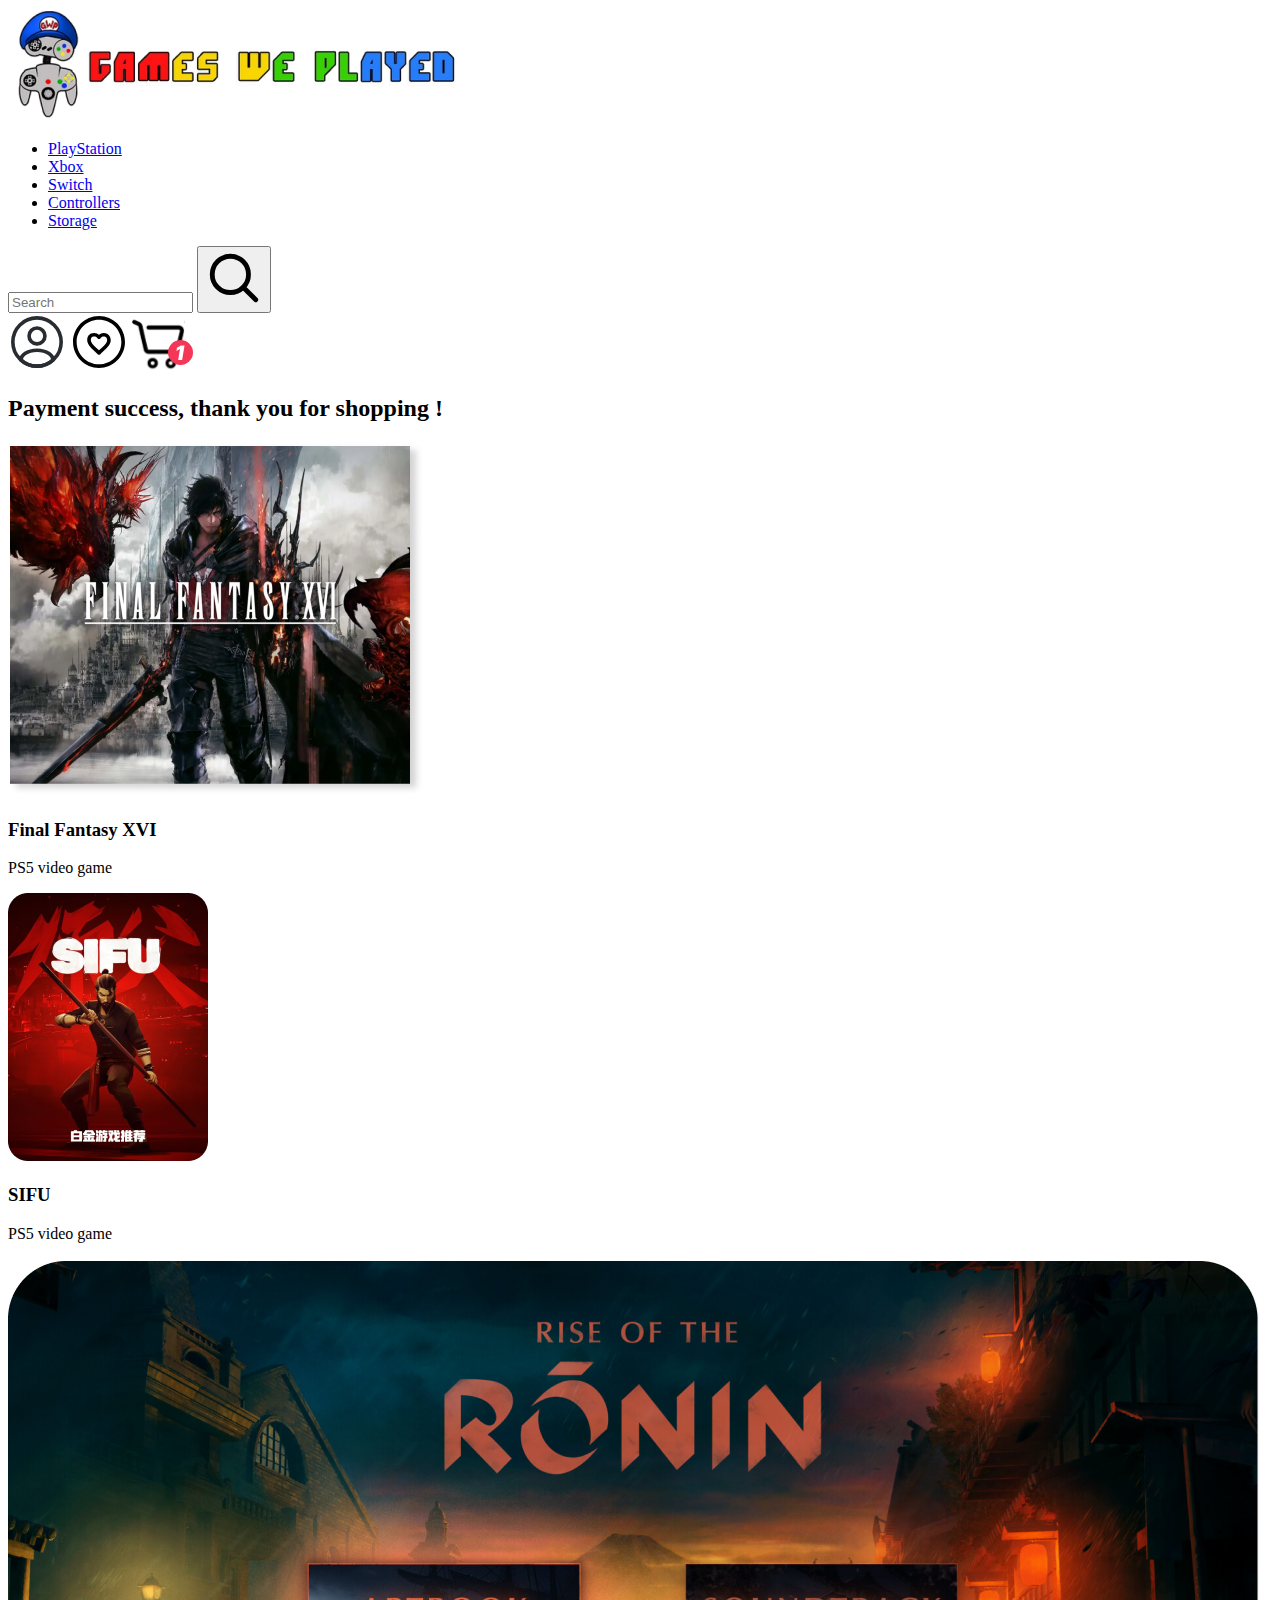
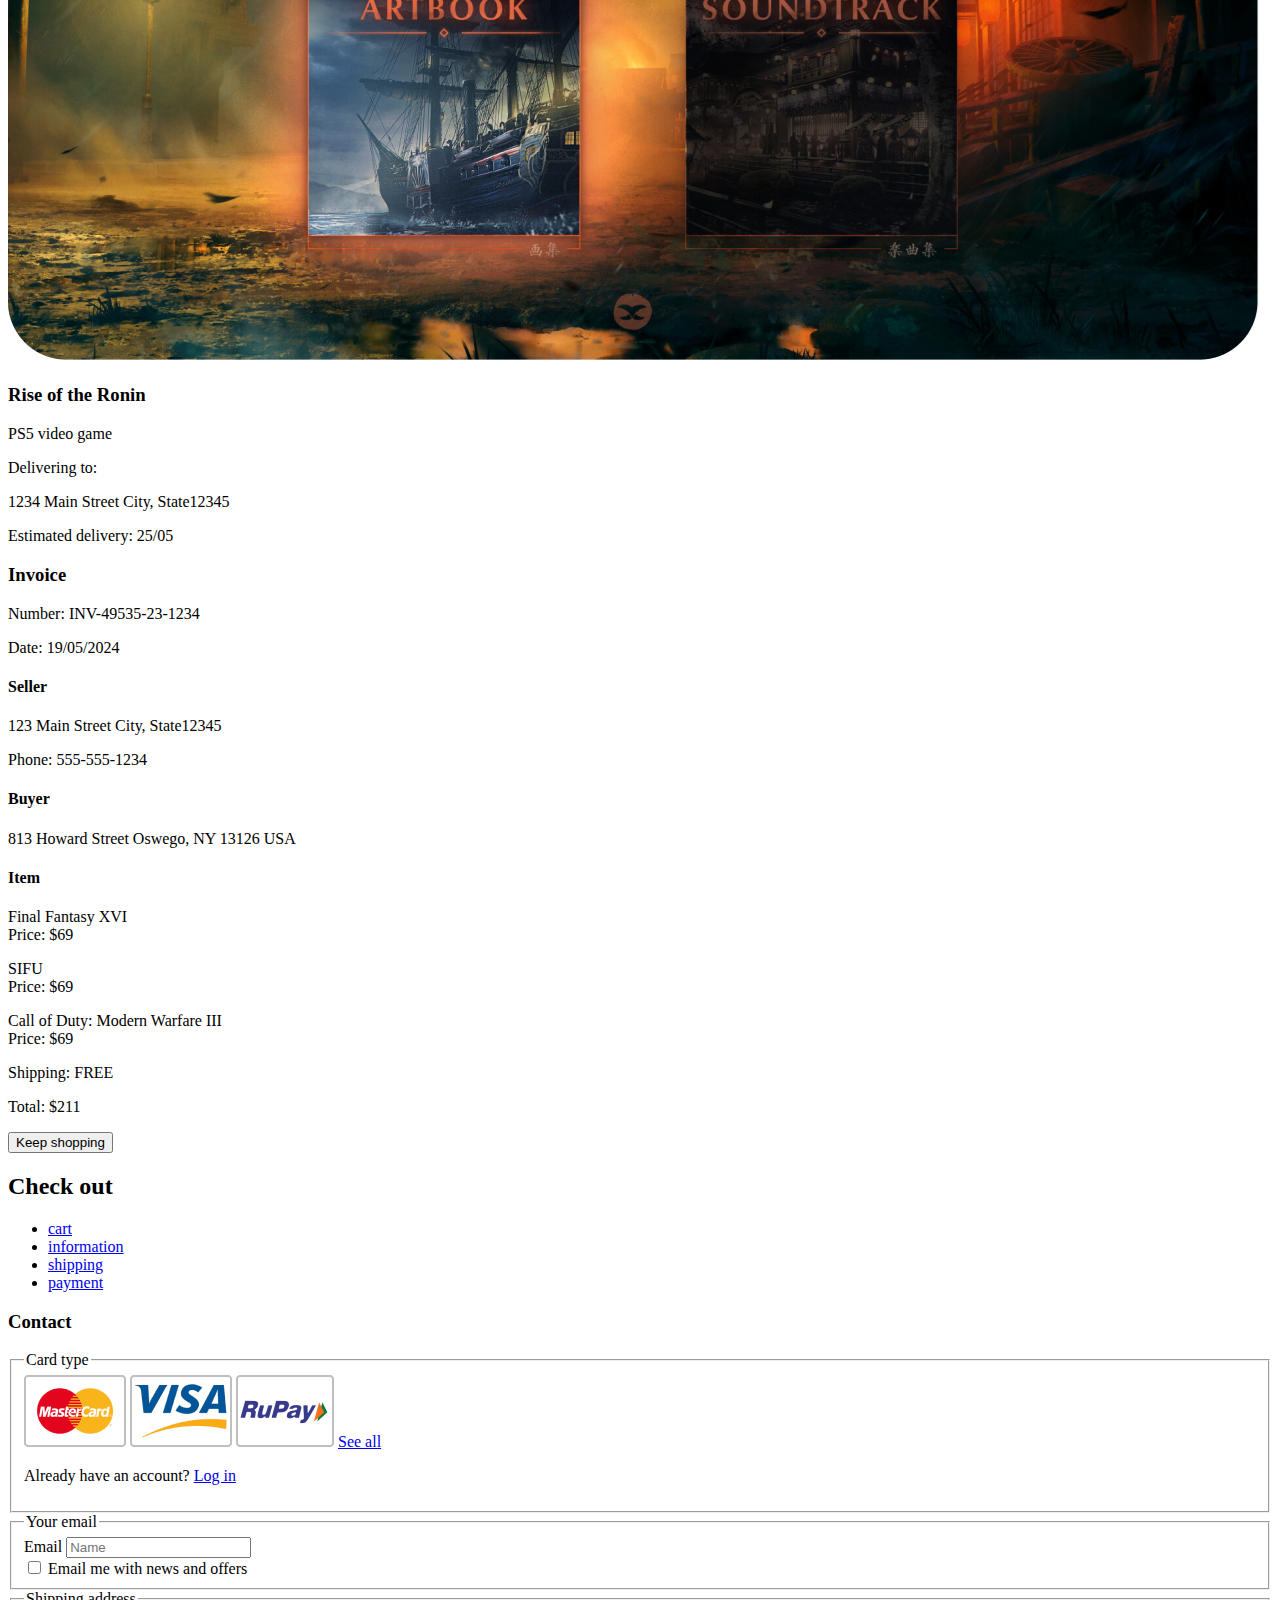
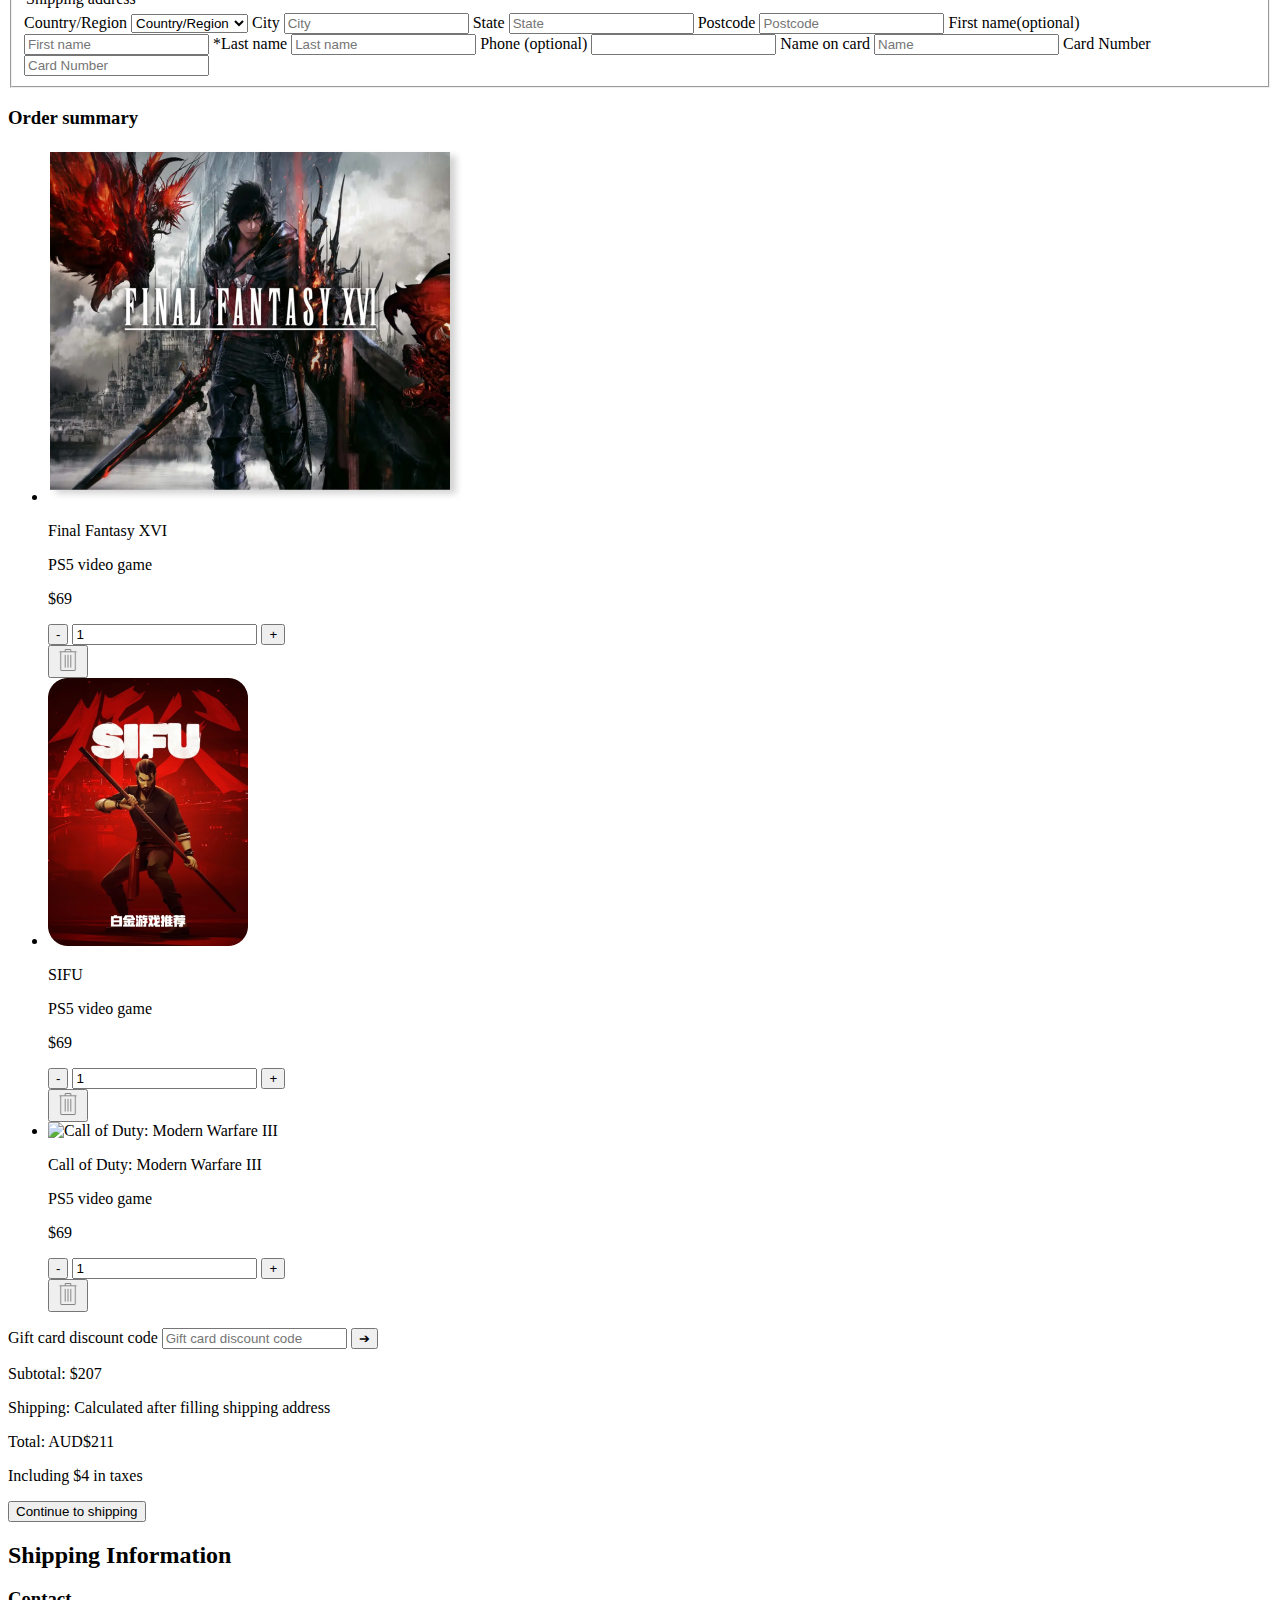
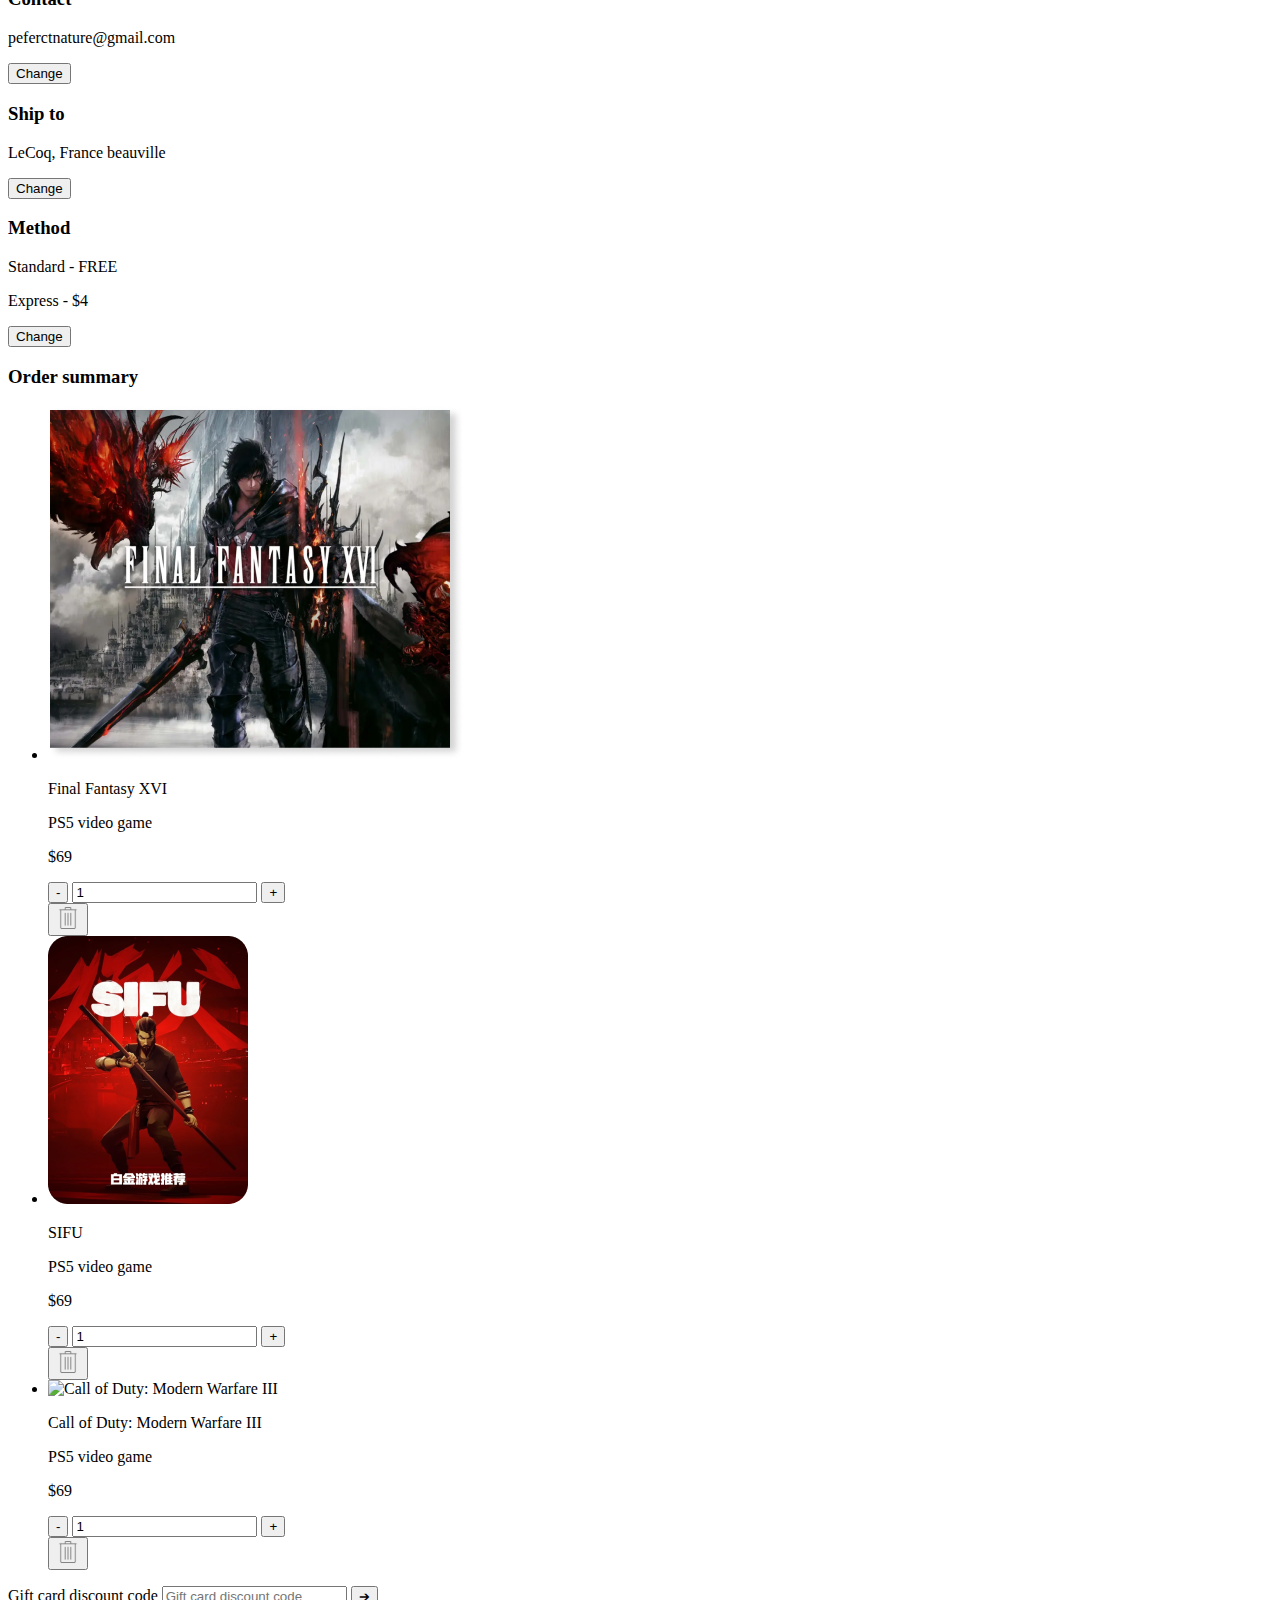
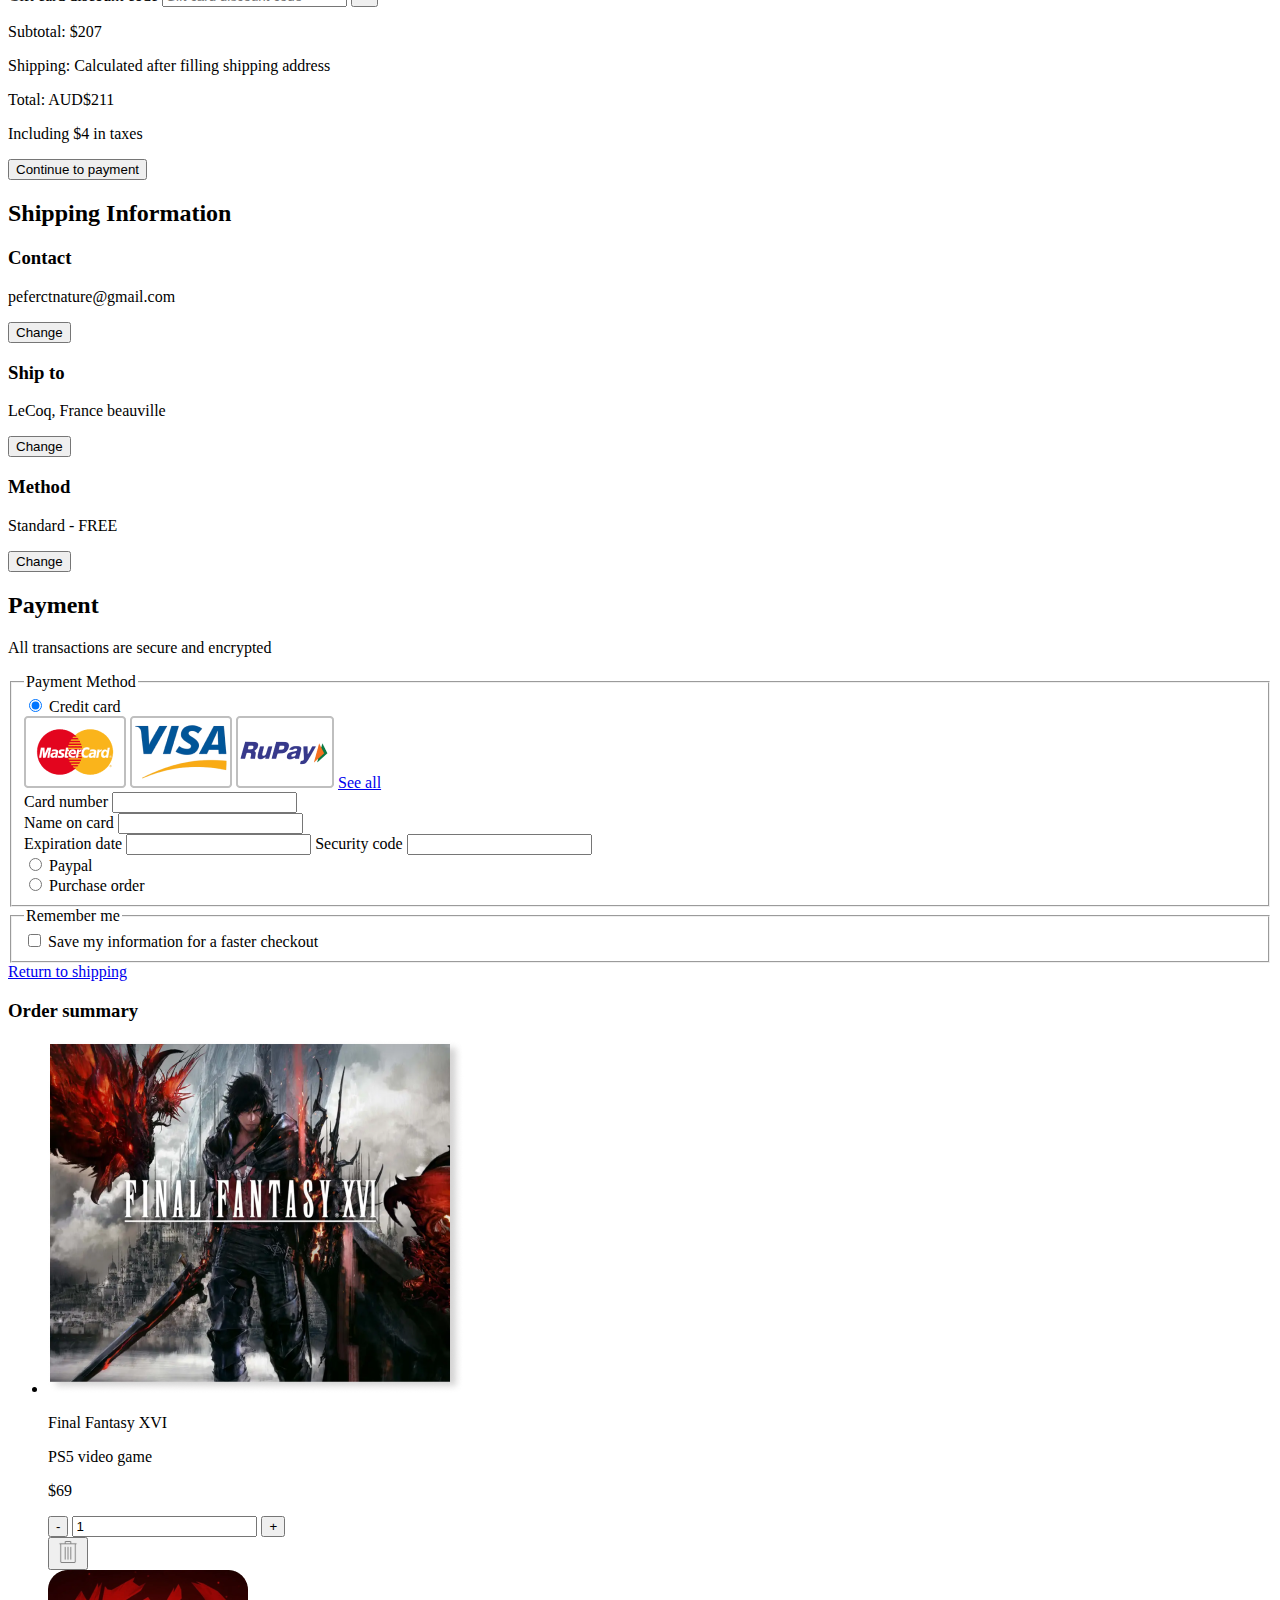
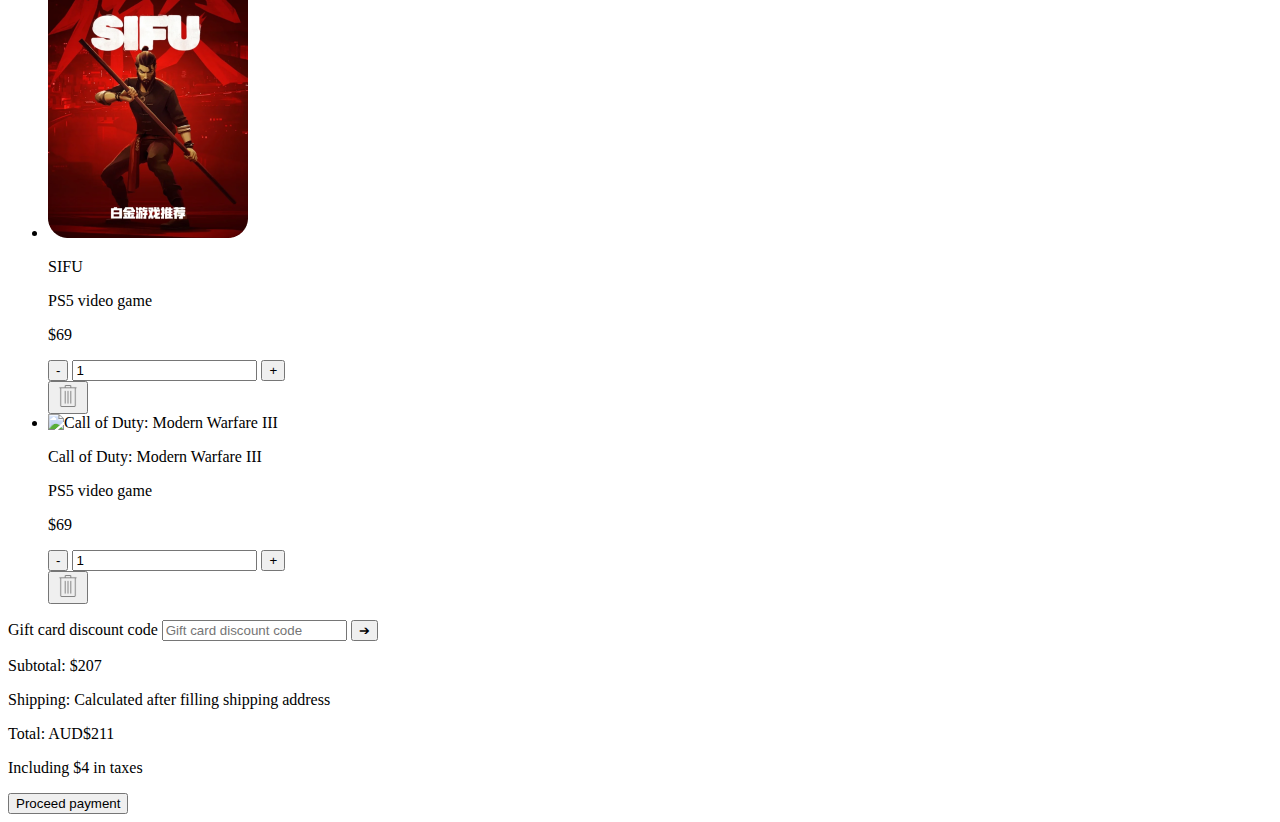
==== HTML/payment/checkout.html @ 8acfbea5 "update cart page(payment page),and improve the 2 product page part" ====
<!DOCTYPE html>
<html lang="en">

<head>
    <meta charset="UTF-8">
    <meta name="viewport" content="width=device-width, initial-scale=1.0">
    <title>Document</title>
</head>

<body>
    <header>
        <nav>
            <div>
                <img src="/assets/images/logo.png" alt="Games We Played Logo">
            </div>
            <ul>
                <li><a href="/index.html">PlayStation</a></li>
                <li><a href="#xbox">Xbox</a></li>
                <li><a href="#switch">Switch</a></li>
                <li><a href="#controllers">Controllers</a></li>
                <li><a href="#storage">Storage</a></li>
            </ul>
            <div>
                <input type="search" placeholder="Search">
                <button>
                    <img src="/assets/icons/search-svgrepo-com.svg" alt="">
                </button>
            </div>
            <div>
                <a href="#profile"><img src="/assets/icons/profile.svg" alt="Profile"></a>
                <a href="#favorites"><img src="/assets/icons/favorite.svg" alt="Favorites"></a>
                <a href="#cart"><img src="/assets/icons/cart-marked.svg" alt="Cart"></a>
            </div>
        </nav>
    </header>
    <!---------------------------------------------------------------------------------------------- main ---------------------------------------------------------------------------------->
    <main>
        <!-----------------------------------------------------------------------------------------Payment success popup page-------------------------------------------------------------------->
        <section aria-labelledby="success-popup-page">
            <section aria-labelledby="payment-success">
                <h2 id="payment-success">Payment success, thank you for shopping !</h2>
                <div class="order-summary">
                    <div class="order-items">
                        <article>
                            <img src="/assets/images/Final Fantasy XVI.png" alt="Final Fantasy XVI">
                            <div>
                                <h3>Final Fantasy XVI</h3>
                                <p>PS5 video game</p>
                            </div>
                        </article>
                        <article>
                            <img src="/assets/images/payment-card-image.png" alt="SIFU">
                            <div>
                                <h3>SIFU</h3>
                                <p>PS5 video game</p>
                            </div>
                        </article>
                        <article>
                            <img src="/assets/images/rise-of-the ronin.png" alt="Rise of the Ronin">
                            <div>
                                <h3>Rise of the Ronin</h3>
                                <p>PS5 video game</p>
                            </div>
                        </article>
                        <div class="delivery-info">
                            <p>Delivering to:</p>
                            <p id="delivery-address">1234 Main Street City, State12345</p>
                            <p>Estimated delivery: 25/05</p>
                        </div>
                    </div>

                    <div class="invoice-details">
                        <h3>Invoice</h3>
                        <p>Number: INV-49535-23-1234</p>
                        <p>Date: 19/05/2024</p>

                        <h4>Seller</h4>
                        <p>123 Main Street City, State12345</p>
                        <p>Phone: 555-555-1234</p>

                        <h4>Buyer</h4>
                        <p>813 Howard Street Oswego, NY 13126 USA</p>

                        <h4>Item</h4>
                        <p>Final Fantasy XVI<br>Price: $69</p>
                        <p>SIFU<br>Price: $69</p>
                        <p>Call of Duty: Modern Warfare III<br>Price: $69</p>

                        <p>Shipping: FREE</p>
                        <p>Total: $211</p>
                    </div>
                </div>

                <div class="actions">
                    <button type="button" onclick="location.href='continue-shopping.html'">Keep shopping</button>
                </div>
            </section>
        </section>
        <h2>Check out</h2>
        <nav aria-label="breadcrumb">
            <ul>
                <li><a href="#cart">cart</a></li>
                <li><a href="#information">information</a></li>
                <li><a href="#shipping">shipping</a></li>
                <li><a href="#payment">payment</a></li>
            </ul>
        </nav>

        <div class="checkout-container">
            <div class="infos">
                <section aria-labelledby="contact-section">
                    <h3 id="contact-section">Contact</h3>
                    <form>
                        <fieldset>
                            <legend>Card type</legend>
                            <div class="card-types">
                                <img src="/assets/images/mastercard.png" alt="MasterCard">
                                <img src="/assets/images/visa.png" alt="Visa">
                                <img src="/assets/images/RuPay.png" alt="RuPay">
                                <a href="#see-all">See all</a>
                            </div>
                            <p>Already have an account? <a href="#login">Log in</a></p>
                        </fieldset>
                        <fieldset>
                            <legend>Your email</legend>
                            <label for="email">Email</label>
                            <input type="email" id="email" name="email" placeholder="Name" required>
                            <div>
                                <input type="checkbox" id="subscribe" name="subscribe">
                                <label for="subscribe">Email me with news and offers</label>
                            </div>
                        </fieldset>
                        <fieldset>
                            <legend>Shipping address</legend>
                            <label for="country">Country/Region</label>
                            <select id="country" name="country" required>
                                <option value="">Country/Region</option>
                                <option value="Australia">Australia</option>
                                <option value="China">China</option>
                                <option value="France">France</option>
                                <option value="Greek">Greek</option>
                                <option value="India">India</option>
                                <option value="Italy">Italy</option>
                                <option value="Japan">Japan</option>
                                <option value="United Kingdom">United Kingdom</option>
                                <option value="United States">United States</option>
                                <option value="South Korea">South Korea</option>
                                <option value="Vietnam">Vietnam</option>
                            </select>
                            <label for="city">City</label>
                            <input type="text" id="city" name="city" placeholder="City" required>
                            <label for="state">State</label>
                            <input type="text" id="state" name="state" placeholder="State" required>
                            <label for="postcode">Postcode</label>
                            <input type="text" id="postcode" name="postcode" placeholder="Postcode" required
                                pattern="\d{4,4}" title="Please enter only 4 digits" required>
                            <label for="first-name">First name(optional)</label>
                            <input type="text" id="firstname" name="first-name" placeholder="First name">
                            <label for="Last-name">*Last name</label>
                            <input type="text" id="lastname" name="Last-name" placeholder="Last name" required>
                            <label class="form_adjust" for="phone">Phone (optional)</label>
                            <input type="tel" id="phone" name="phone" pattern="[0-9 +-]+"
                                title="Please enter only digits, hyphen and plus sign for your region">
                            <label for="name-on-card">Name on card</label>
                            <input type="text" id="name-on-card" name="name-on-card" placeholder="Name" required>
                            <label for="card-number">Card Number</label>
                            <input type="text" id="card-number" name="card-number" placeholder="Card Number" required>
                        </fieldset>
                    </form>
                </section>

                <aside aria-labelledby="order-summary">
                    <h3 id="order-summary">Order summary</h3>
                    <ul>
                        <li>
                            <img src="/assets/images/Final Fantasy XVI.png" alt="Final Fantasy XVI">
                            <div>
                                <p>Final Fantasy XVI</p>
                                <p>PS5 video game</p>
                                <p>$69</p>
                                <div class="quantity">
                                    <button aria-label="Decrease quantity">-</button>
                                    <input type="number" value="1">
                                    <button aria-label="Increase quantity">+</button>
                                </div>
                                <button aria-label="Remove item">
                                    <img src="/assets/icons/bin.svg" alt="">
                                </button>
                            </div>
                        </li>
                        <li>
                            <img src="/assets/images/payment-card-image.png" alt="SIFU">
                            <div>
                                <p>SIFU</p>
                                <p>PS5 video game</p>
                                <p>$69</p>
                                <div class="quantity">
                                    <button aria-label="Decrease quantity">-</button>
                                    <input type="number" value="1">
                                    <button aria-label="Increase quantity">+</button>
                                </div>
                                <button aria-label="Remove item">
                                    <img src="/assets/icons/bin.svg" alt="">
                                </button>
                            </div>
                        </li>
                        <li>
                            <img src="/assets/images/call of duty.png" alt="Call of Duty: Modern Warfare III">
                            <div>
                                <p>Call of Duty: Modern Warfare III</p>
                                <p>PS5 video game</p>
                                <p>$69</p>
                                <div class="quantity">
                                    <button aria-label="Decrease quantity">-</button>
                                    <input type="number" value="1">
                                    <button aria-label="Increase quantity">+</button>
                                </div>
                                <button aria-label="Remove item">
                                    <img src="/assets/icons/bin.svg" alt="">
                                </button>
                            </div>
                        </li>
                    </ul>
                    <form>
                        <label for="discount-code">Gift card discount code</label>
                        <input type="text" id="discount-code" name="discount-code"
                            placeholder="Gift card discount code">
                        <button type="submit">➔</button>
                    </form>
                    <div class="order-totals">
                        <p>Subtotal: $207</p>
                        <p>Shipping: Calculated after filling shipping address</p>
                        <p>Total: AUD$211</p>
                        <p>Including $4 in taxes</p>
                        <button type="submit">Continue to shipping</button>
                    </div>
                </aside>
            </div>
            <div class="method">
                <section aria-labelledby="shipping-info">
                    <h2 id="shipping-info">Shipping Information</h2>
                    <div>
                        <div>
                            <h3>Contact</h3>
                            <p id="user_email">peferctnature@gmail.com</p>
                        </div>
                        <button type="button">Change</button>
                    </div>

                    <div>
                        <div>
                            <h3>Ship to</h3>
                            <p id="user_address">LeCoq, France beauville</p>
                        </div>
                        <button type="button">Change</button>
                    </div>

                    <div class="paymentPage">
                        <div>
                            <h3>Method</h3>
                            <p id="shipping_standard">Standard - <span>FREE</span></p>
                            <p id="shipping_express">Express - <span>$4</span></p>
                        </div>
                        <button type="button">Change</button>
                    </div>
                </section>
                <aside aria-labelledby="order-summary">
                    <h3 id="order-summary">Order summary</h3>
                    <ul>
                        <li>
                            <img src="/assets/images/Final Fantasy XVI.png" alt="Final Fantasy XVI">
                            <div>
                                <p>Final Fantasy XVI</p>
                                <p>PS5 video game</p>
                                <p>$69</p>
                                <div class="quantity">
                                    <button aria-label="Decrease quantity">-</button>
                                    <input type="number" value="1">
                                    <button aria-label="Increase quantity">+</button>
                                </div>
                                <button aria-label="Remove item">
                                    <img src="/assets/icons/bin.svg" alt="">
                                </button>
                            </div>
                        </li>
                        <li>
                            <img src="/assets/images/payment-card-image.png" alt="SIFU">
                            <div>
                                <p>SIFU</p>
                                <p>PS5 video game</p>
                                <p>$69</p>
                                <div class="quantity">
                                    <button aria-label="Decrease quantity">-</button>
                                    <input type="number" value="1">
                                    <button aria-label="Increase quantity">+</button>
                                </div>
                                <button aria-label="Remove item">
                                    <img src="/assets/icons/bin.svg" alt="">
                                </button>
                            </div>
                        </li>
                        <li>
                            <img src="/assets/images/call of duty.png" alt="Call of Duty: Modern Warfare III">
                            <div>
                                <p>Call of Duty: Modern Warfare III</p>
                                <p>PS5 video game</p>
                                <p>$69</p>
                                <div class="quantity">
                                    <button aria-label="Decrease quantity">-</button>
                                    <input type="number" value="1">
                                    <button aria-label="Increase quantity">+</button>
                                </div>
                                <button aria-label="Remove item">
                                    <img src="/assets/icons/bin.svg" alt="">
                                </button>
                            </div>
                        </li>
                    </ul>
                    <form>
                        <label for="discount-code">Gift card discount code</label>
                        <input type="text" id="discount-code" name="discount-code"
                            placeholder="Gift card discount code">
                        <button type="submit">➔</button>
                    </form>
                    <div class="order-totals">
                        <p>Subtotal: $207</p>
                        <p>Shipping: Calculated after filling shipping address</p>
                        <p>Total: AUD$211</p>
                        <p>Including $4 in taxes</p>
                        <button type="submit">Continue to payment</button>
                    </div>
                </aside>
            </div>
            <div class="payment">
                <section aria-labelledby="shipping-info">
                    <h2 id="shipping-info">Shipping Information</h2>
                    <div>
                        <div>
                            <h3>Contact</h3>
                            <p id="user_email">peferctnature@gmail.com</p>
                        </div>
                        <button type="button">Change</button>
                    </div>

                    <div>
                        <div>
                            <h3>Ship to</h3>
                            <p id="user_address">LeCoq, France beauville</p>
                        </div>
                        <button type="button">Change</button>
                    </div>

                    <div class="paymentPage">
                        <div>
                            <h3>Method</h3>
                            <p id="shipping_standard">Standard - <span>FREE</span></p>
                        </div>
                        <button type="button">Change</button>
                    </div>
                </section>
                <section aria-labelledby="payment-section">
                    <h2 id="payment-section">Payment</h2>
                    <p>All transactions are secure and encrypted</p>

                    <form>
                        <fieldset>
                            <legend>Payment Method</legend>

                            <div>
                                <input type="radio" id="credit-card" name="payment-method" value="credit-card" checked>
                                <label for="credit-card">Credit card</label>
                                <div class="card-icons">
                                    <img src="/assets/images/mastercard.png" alt="MasterCard">
                                    <img src="/assets/images/visa.png" alt="Visa">
                                    <img src="/assets/images/RuPay.png" alt="RuPay">
                                    <a href="#see-all">See all</a>
                                </div>

                                <div>
                                    <label for="card-number">Card number</label>
                                    <input type="text" id="card-number" name="card-number" required>
                                </div>

                                <div>
                                    <label for="name-on-card">Name on card</label>
                                    <input type="text" id="name-on-card" name="name-on-card" required>
                                </div>

                                <div>
                                    <label for="expiration-date">Expiration date</label>
                                    <input type="text" id="expiration-date" name="expiration-date" required>

                                    <label for="security-code">Security code</label>
                                    <input type="text" id="security-code" name="security-code" required>
                                </div>
                            </div>

                            <div>
                                <input type="radio" id="paypal" name="payment-method" value="paypal">
                                <label for="paypal">Paypal</label>
                            </div>

                            <div>
                                <input type="radio" id="purchase-order" name="payment-method" value="purchase-order">
                                <label for="purchase-order">Purchase order</label>
                            </div>
                        </fieldset>

                        <fieldset>
                            <legend>Remember me</legend>
                            <div>
                                <input type="checkbox" id="remember-me" name="remember-me">
                                <label for="remember-me">Save my information for a faster checkout</label>
                            </div>
                        </fieldset>

                        <a href="#return-to-shipping">Return to shipping</a>
                    </form>
                </section>
                <aside aria-labelledby="order-summary">
                    <h3 id="order-summary">Order summary</h3>
                    <ul>
                        <li>
                            <img src="/assets/images/Final Fantasy XVI.png" alt="Final Fantasy XVI">
                            <div>
                                <p>Final Fantasy XVI</p>
                                <p>PS5 video game</p>
                                <p>$69</p>
                                <div class="quantity">
                                    <button aria-label="Decrease quantity">-</button>
                                    <input type="number" value="1">
                                    <button aria-label="Increase quantity">+</button>
                                </div>
                                <button aria-label="Remove item">
                                    <img src="/assets/icons/bin.svg" alt="">
                                </button>
                            </div>
                        </li>
                        <li>
                            <img src="/assets/images/payment-card-image.png" alt="SIFU">
                            <div>
                                <p>SIFU</p>
                                <p>PS5 video game</p>
                                <p>$69</p>
                                <div class="quantity">
                                    <button aria-label="Decrease quantity">-</button>
                                    <input type="number" value="1">
                                    <button aria-label="Increase quantity">+</button>
                                </div>
                                <button aria-label="Remove item">
                                    <img src="/assets/icons/bin.svg" alt="">
                                </button>
                            </div>
                        </li>
                        <li>
                            <img src="/assets/images/call of duty.png" alt="Call of Duty: Modern Warfare III">
                            <div>
                                <p>Call of Duty: Modern Warfare III</p>
                                <p>PS5 video game</p>
                                <p>$69</p>
                                <div class="quantity">
                                    <button aria-label="Decrease quantity">-</button>
                                    <input type="number" value="1">
                                    <button aria-label="Increase quantity">+</button>
                                </div>
                                <button aria-label="Remove item">
                                    <img src="/assets/icons/bin.svg" alt="">
                                </button>
                            </div>
                        </li>
                    </ul>
                    <form>
                        <label for="discount-code">Gift card discount code</label>
                        <input type="text" id="discount-code" name="discount-code"
                            placeholder="Gift card discount code">
                        <button type="submit">➔</button>
                    </form>
                    <div class="order-totals">
                        <p>Subtotal: $207</p>
                        <p>Shipping: Calculated after filling shipping address</p>
                        <p>Total: AUD$211</p>
                        <p>Including $4 in taxes</p>
                        <button type="submit">Proceed payment</button>
                    </div>
                </aside>
            </div>

        </div>


    </main>
</body>

</html>
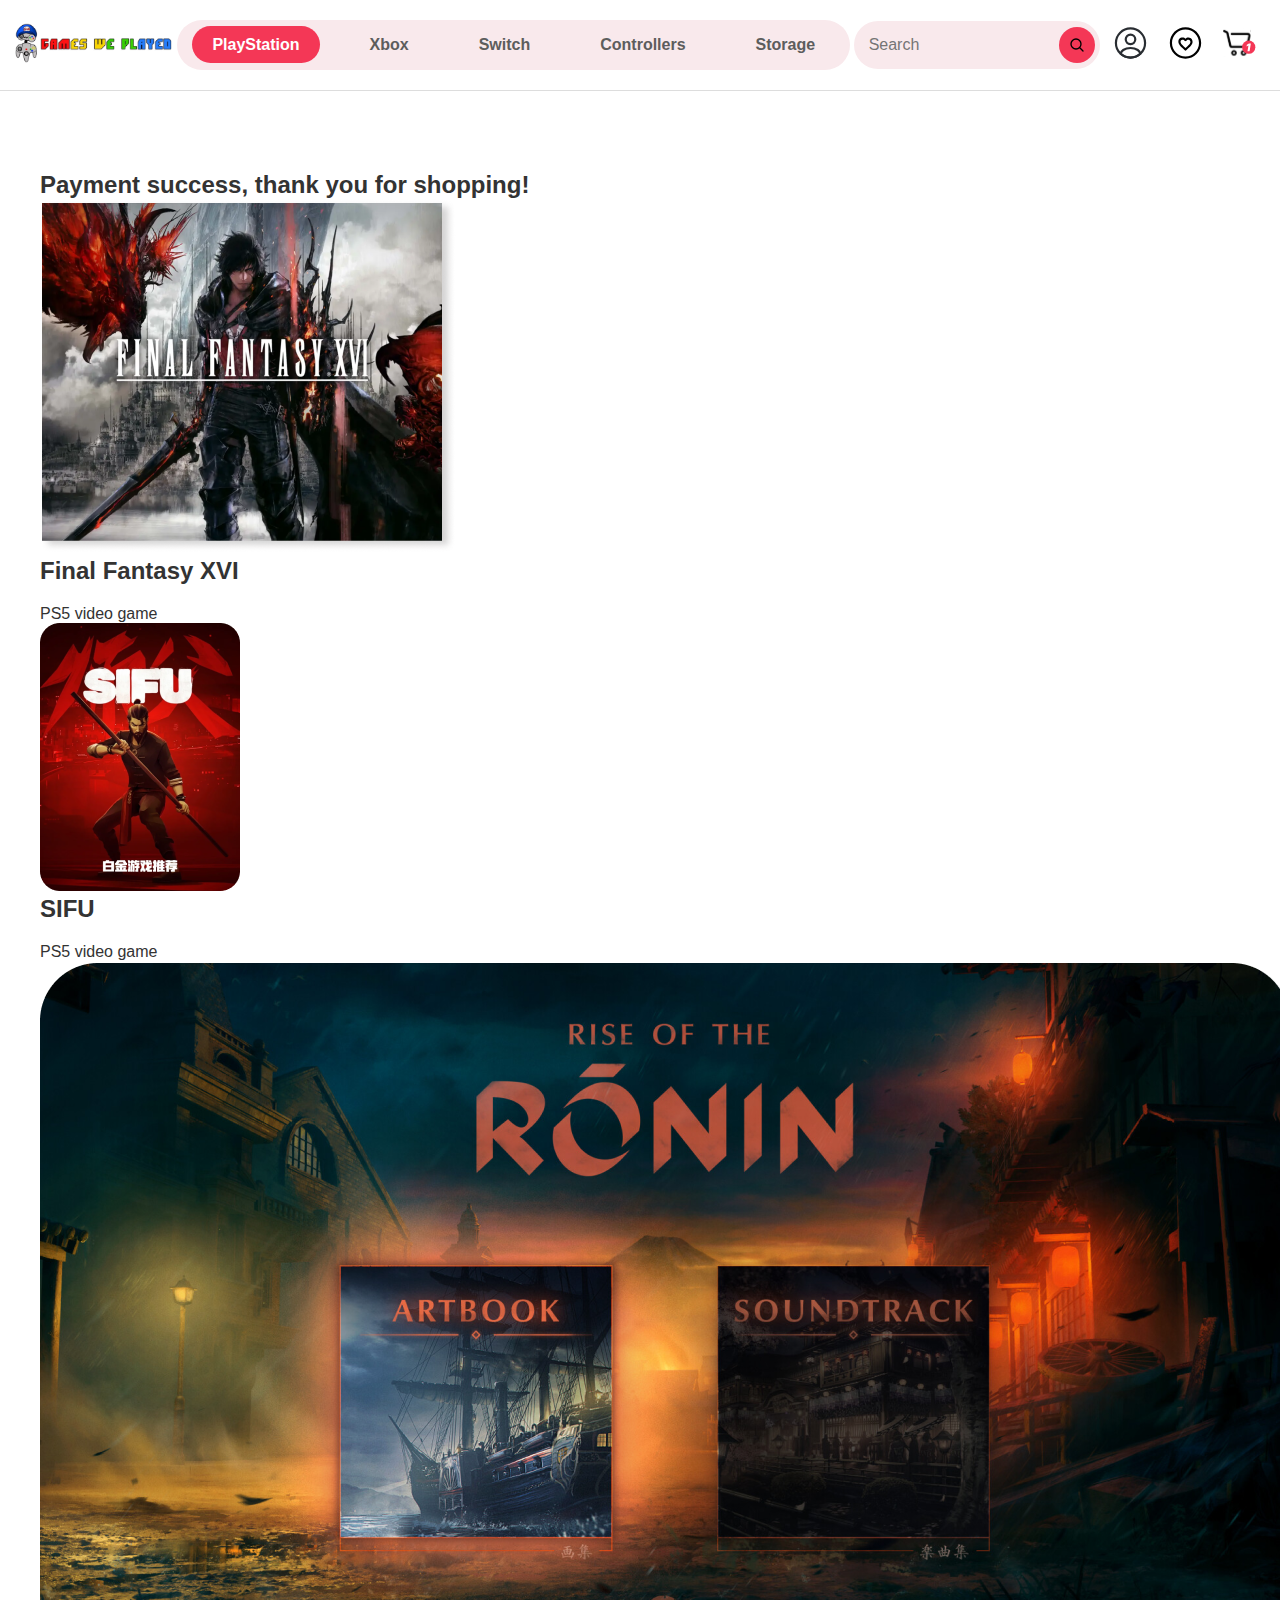
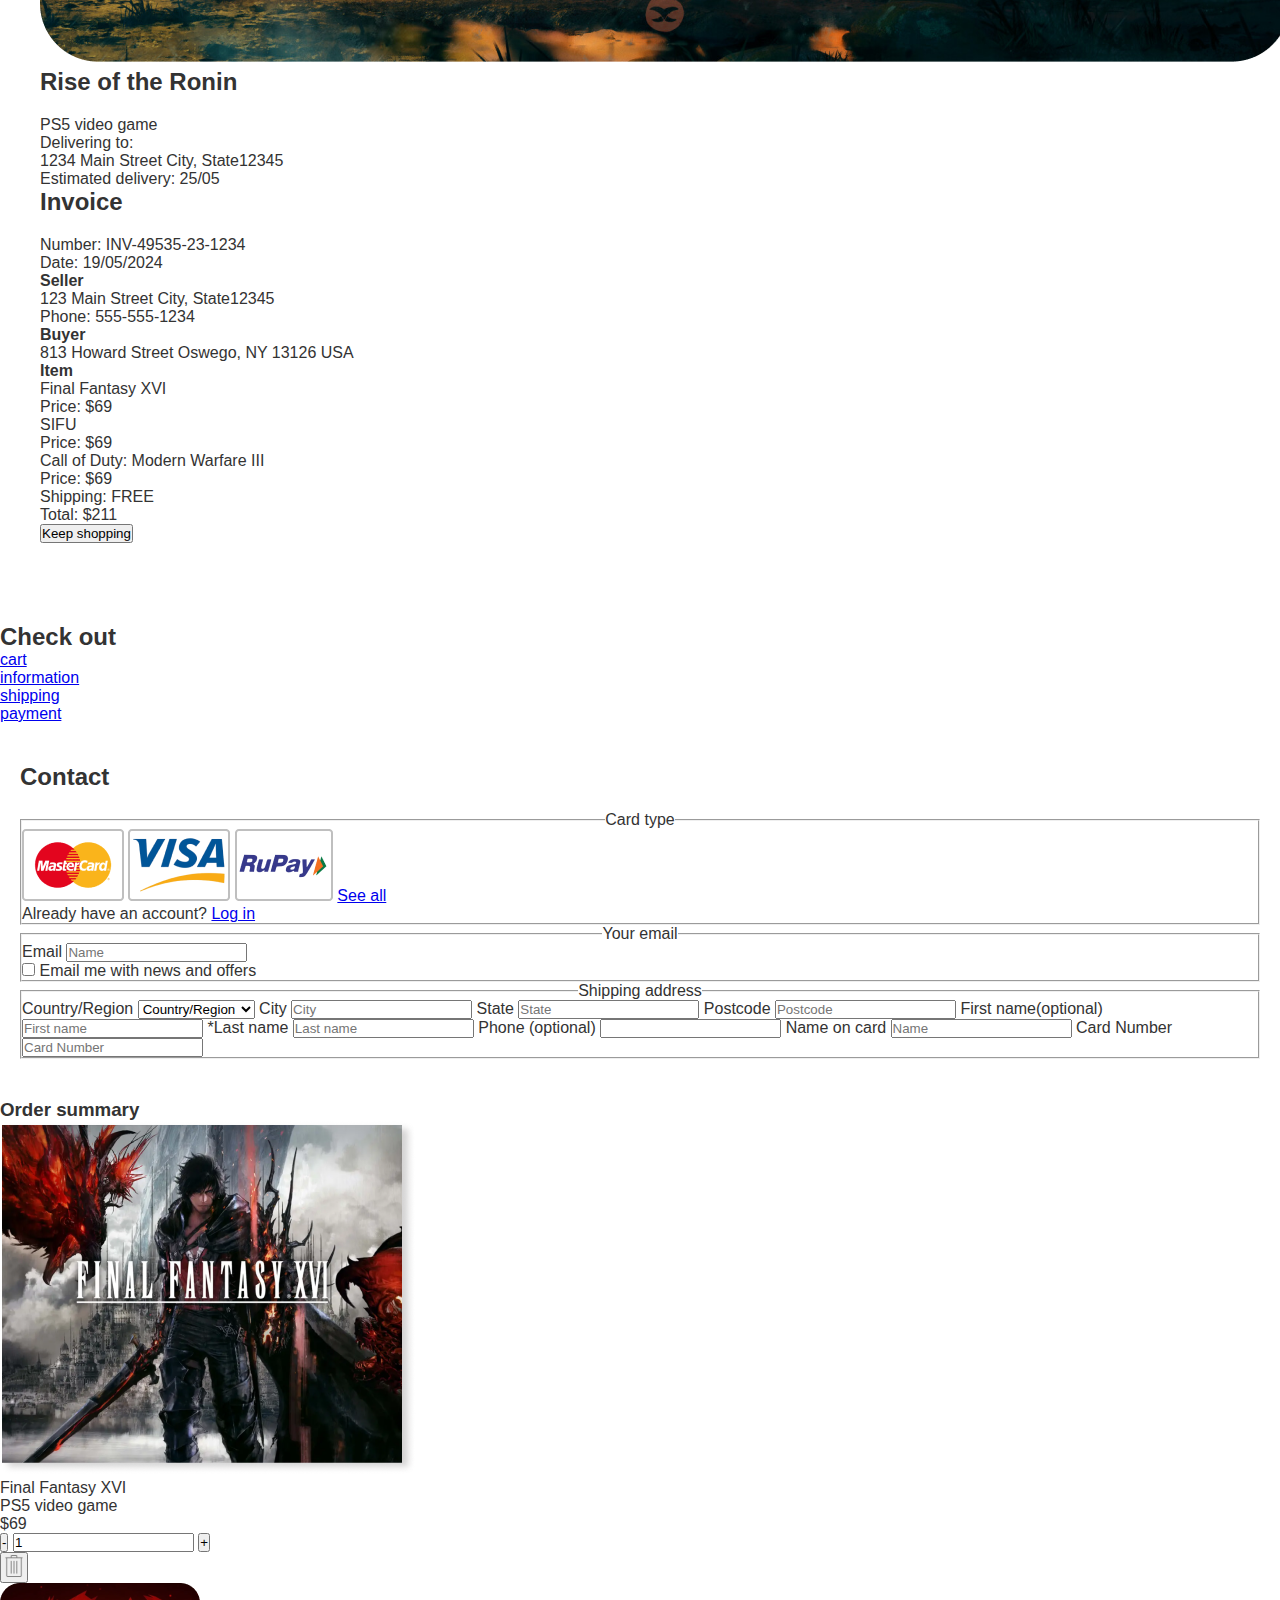
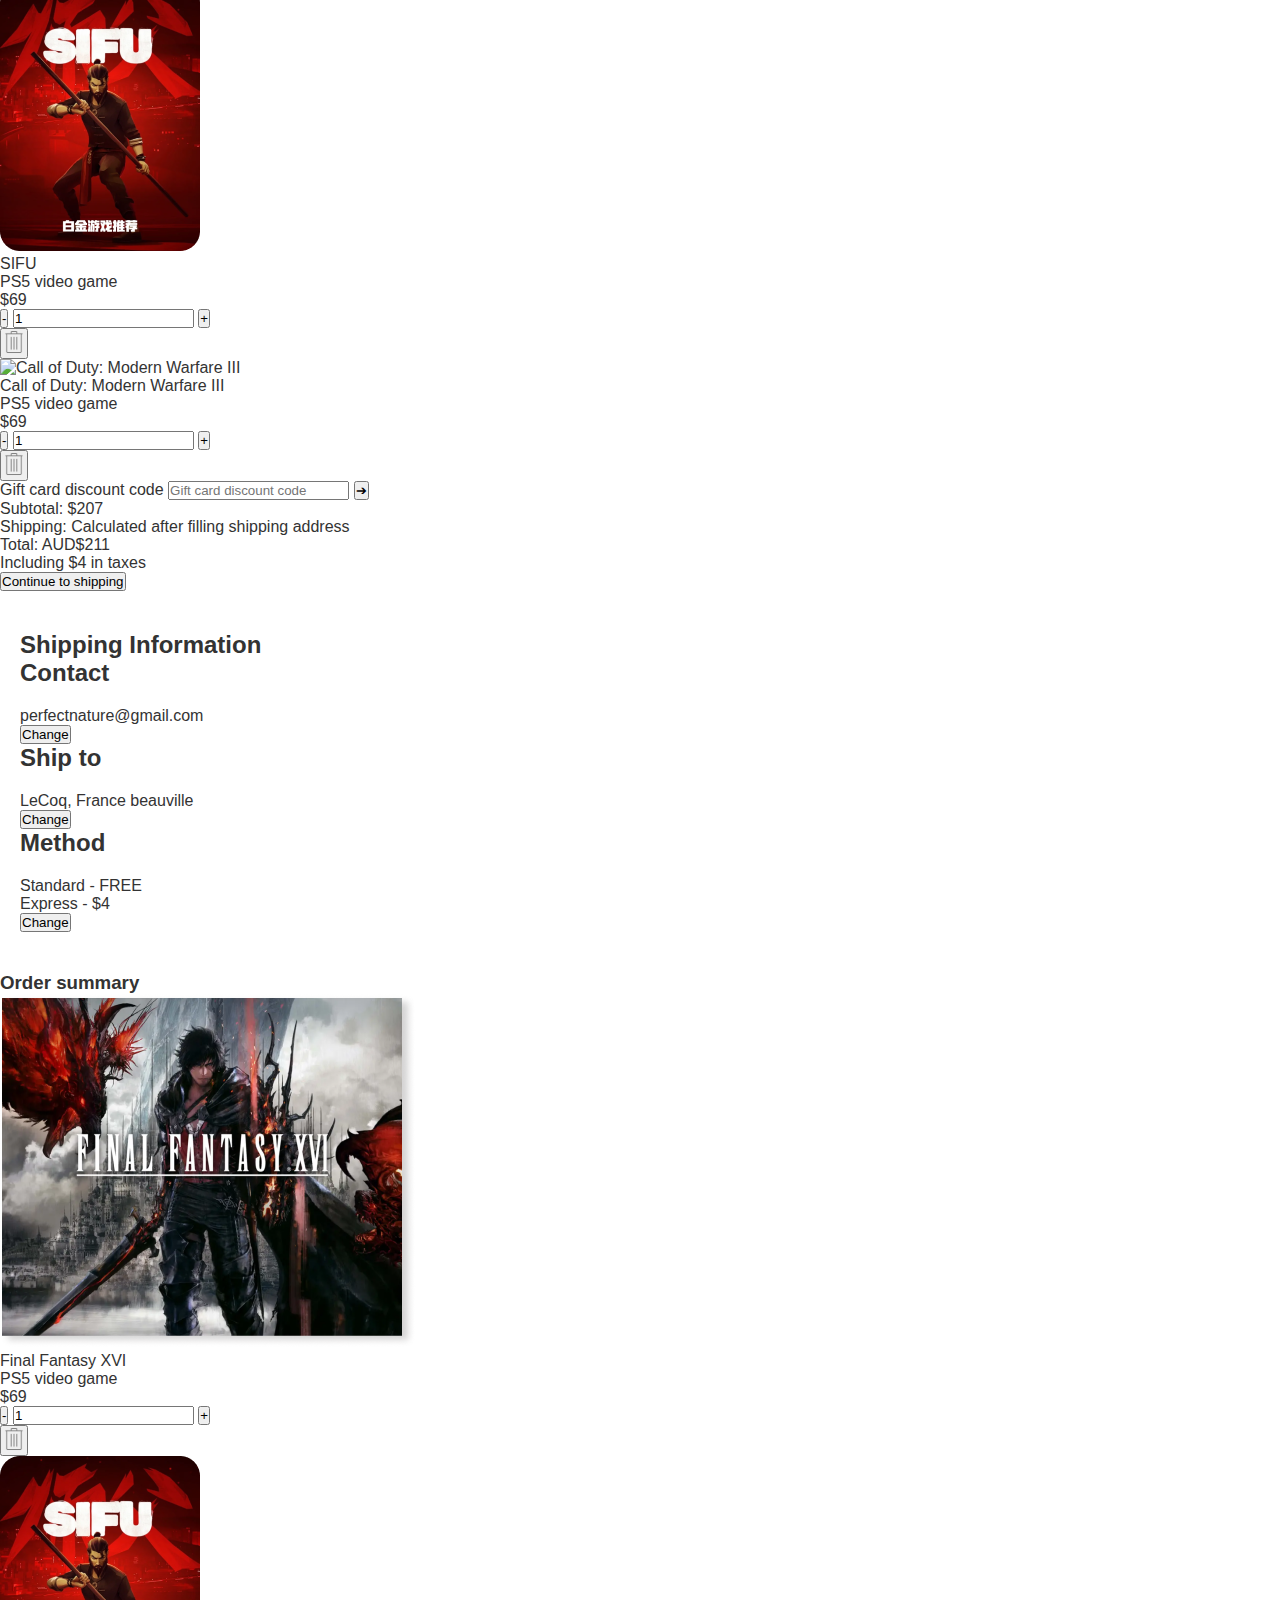
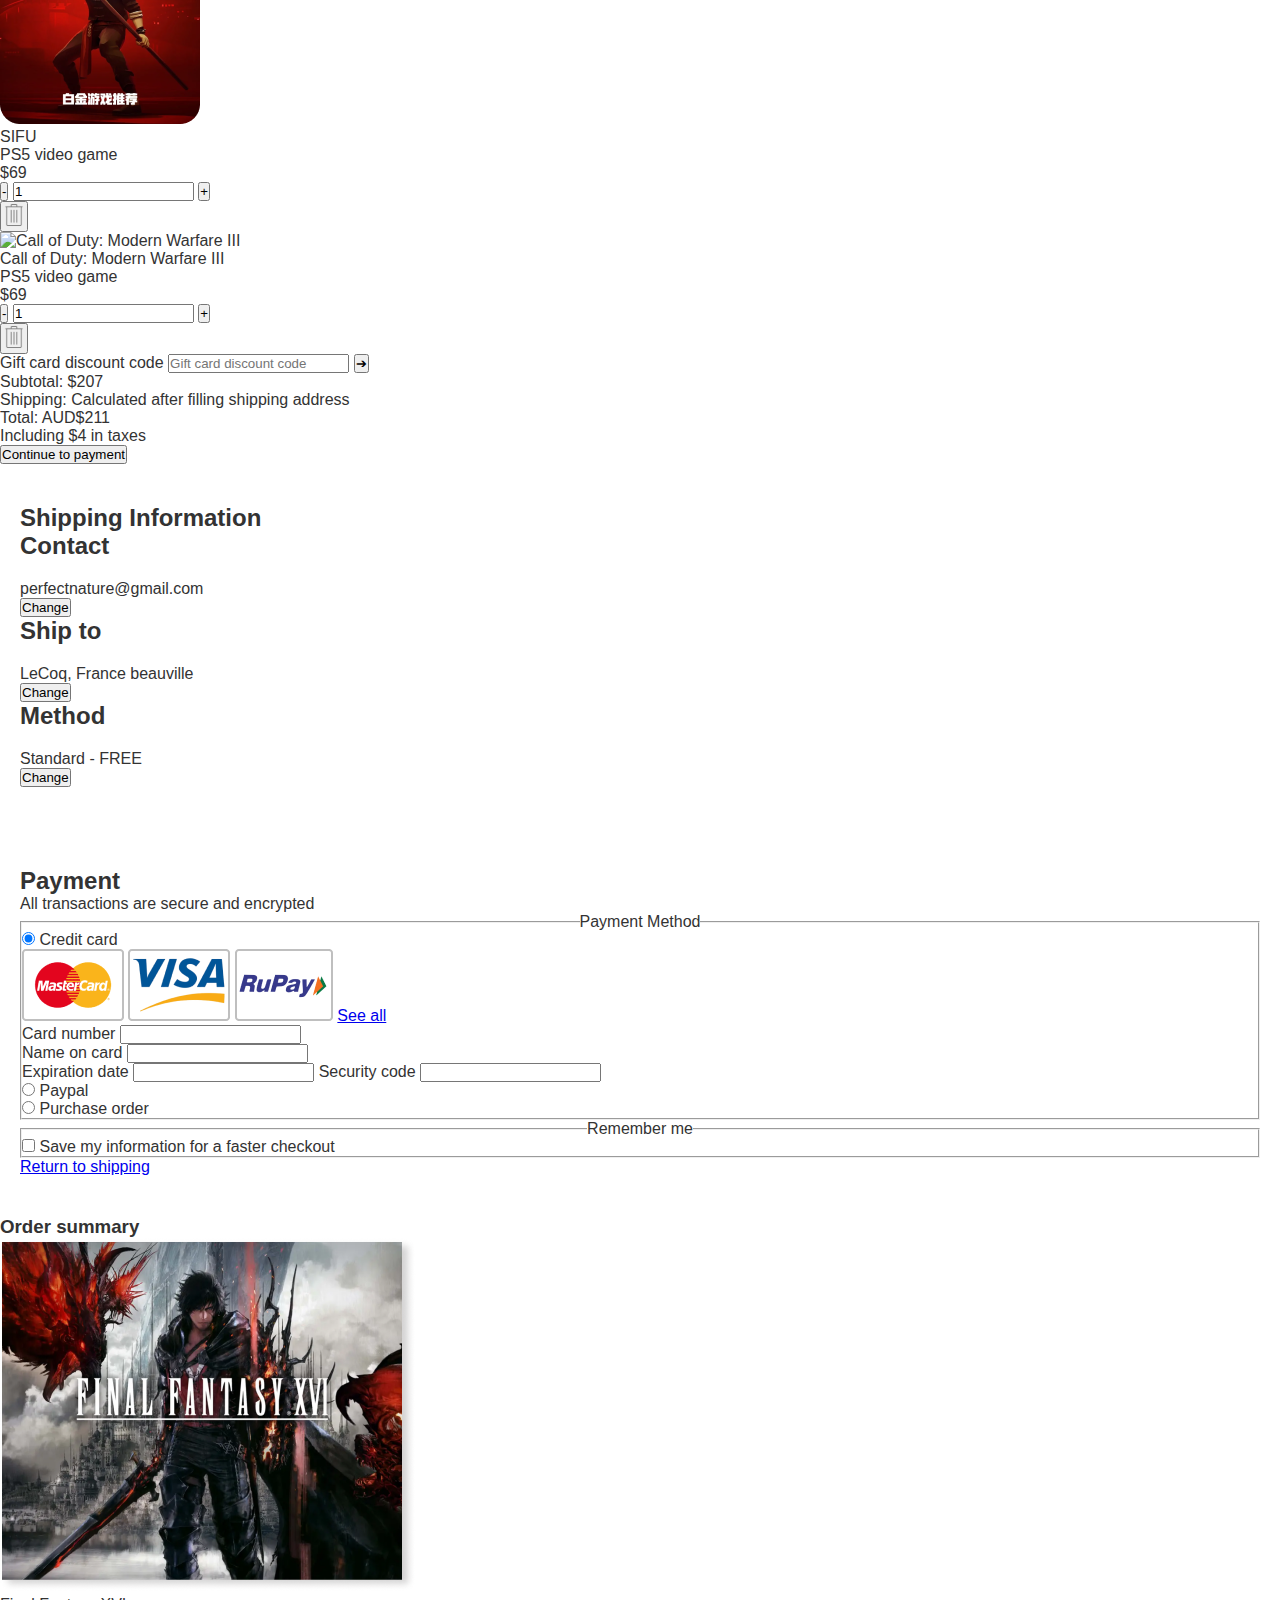
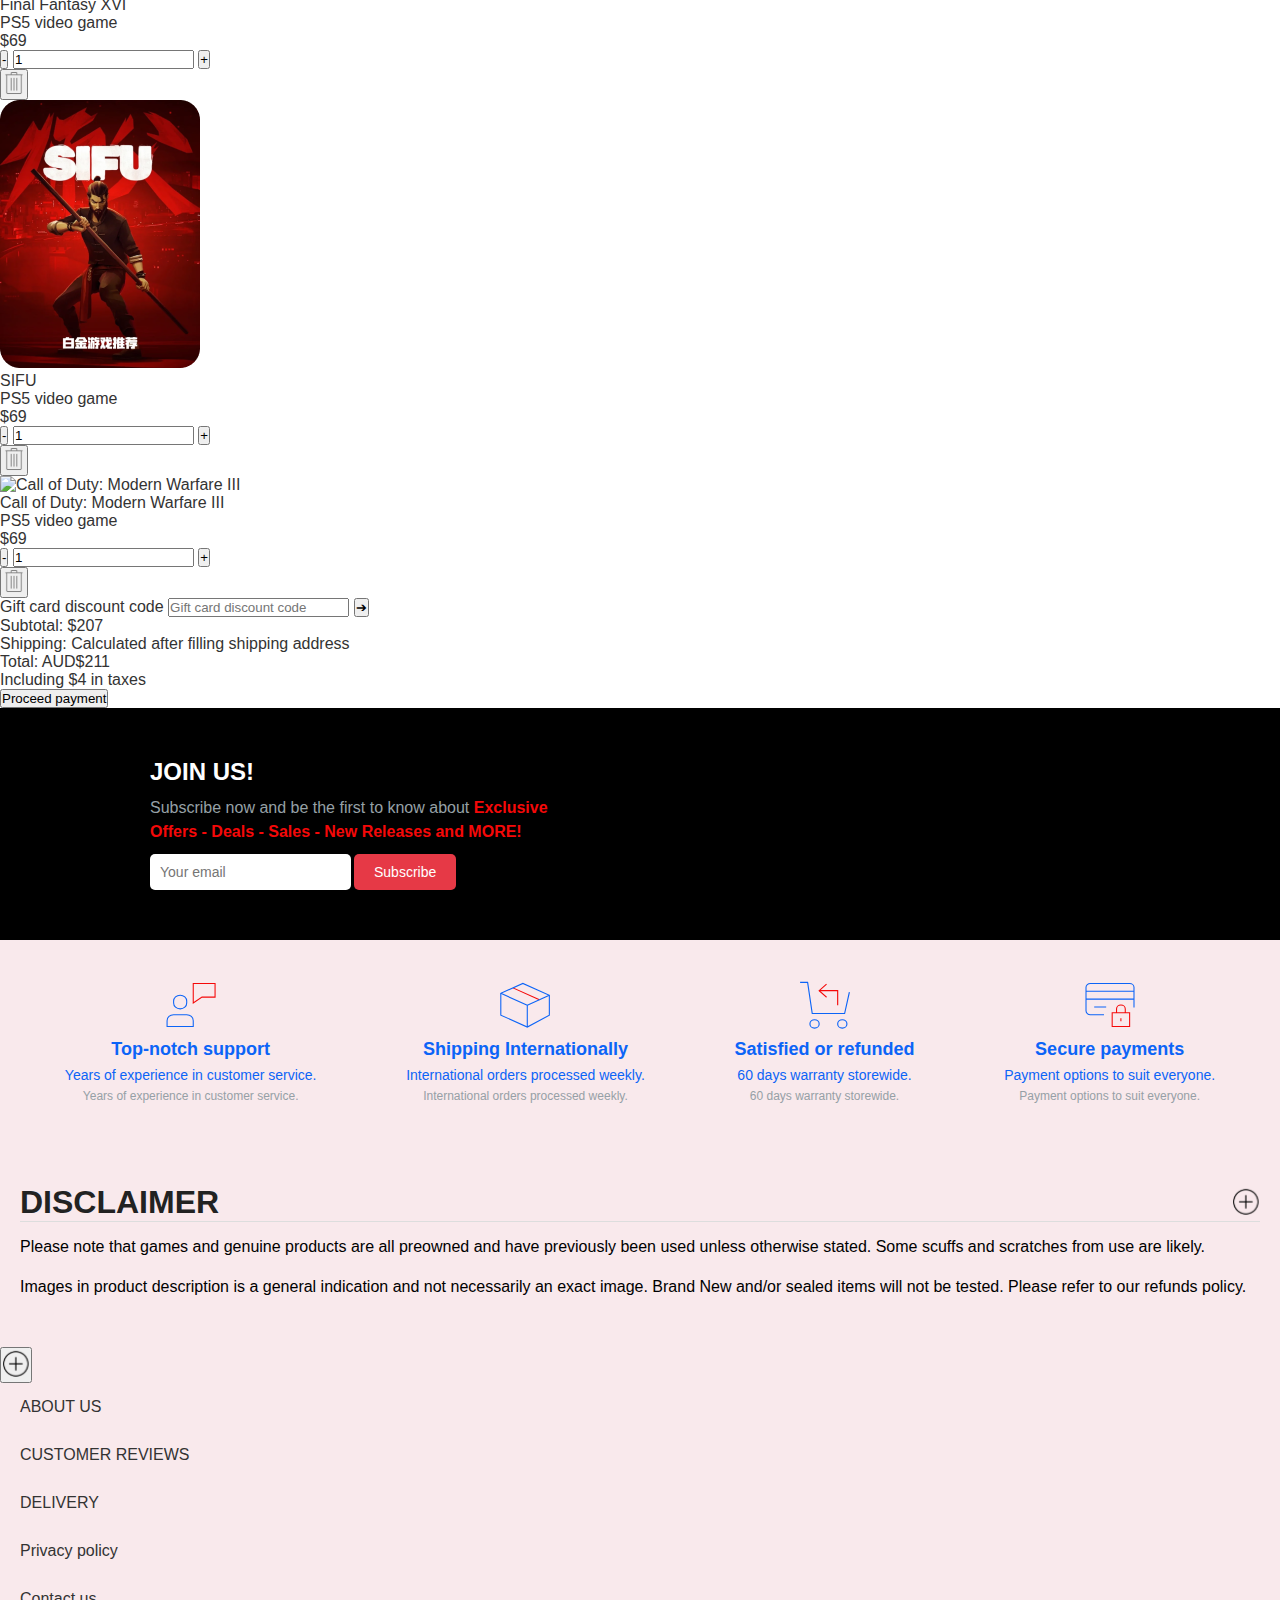
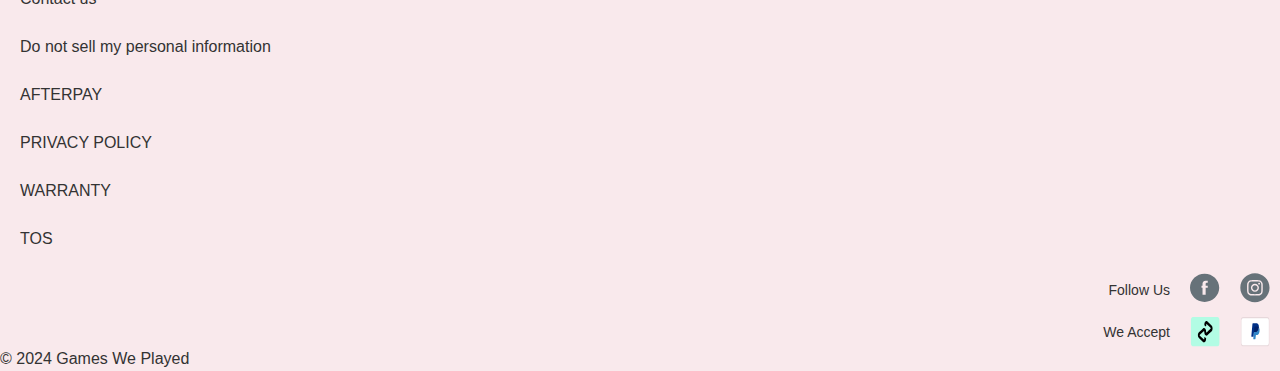
==== commit 30d96bb8: "style part" ====
--- a/HTML/payment/checkout.html
+++ b/HTML/payment/checkout.html
@@ -2,45 +2,64 @@
 <html lang="en">
 
 <head>
+    <!-- Sets the character encoding for the document -->
     <meta charset="UTF-8">
+    <!-- Ensures the webpage is responsive and adapts to different screen sizes -->
     <meta name="viewport" content="width=device-width, initial-scale=1.0">
-    <title>Document</title>
+    <link rel="stylesheet" href="/style/header.css">
+    <link rel="stylesheet" href="/style/main.css">
+    <link rel="stylesheet" href="/style/footer.css">
+    <link rel="stylesheet" href="../../style/root.css">
+    
 </head>
 
 <body>
     <header>
+        <!-- The header of the page, containing the navigation bar -->
         <nav>
+            <!-- Navigation section -->
             <div>
+                <!-- Logo container -->
                 <img src="/assets/images/logo.png" alt="Games We Played Logo">
+                <!-- The website's logo -->
             </div>
             <ul>
+                <!-- Navigation links -->
                 <li><a href="/index.html">PlayStation</a></li>
                 <li><a href="#xbox">Xbox</a></li>
                 <li><a href="#switch">Switch</a></li>
                 <li><a href="#controllers">Controllers</a></li>
                 <li><a href="#storage">Storage</a></li>
             </ul>
-            <div>
-                <input type="search" placeholder="Search">
-                <button>
-                    <img src="/assets/icons/search-svgrepo-com.svg" alt="">
-                </button>
+            <div class="search-container">
+                <form action="/html/search/search-result-page.html">
+                    <input type="search" placeholder="Search" class="search-input">
+                    <button type="submit" class="search-button">
+                        <img src="/assets/icons/search-svgrepo-com.svg" alt="Search">
+                    </button>
+                </form>
             </div>
             <div>
-                <a href="#profile"><img src="/assets/icons/profile.svg" alt="Profile"></a>
-                <a href="#favorites"><img src="/assets/icons/favorite.svg" alt="Favorites"></a>
-                <a href="#cart"><img src="/assets/icons/cart-marked.svg" alt="Cart"></a>
+                <!-- User actions (profile, favorites, cart) -->
+                <a href="#profile"><img src="/assets/icons/profile.svg" style="width: 35px; height: 40px;" alt="Profile"></a>
+                <a href="#favorites"><img src="/assets/icons/favorite.svg" style="width: 35px; height: 40px;" alt="Favorites"></a>
+                <a href="#cart"><img src="/assets/icons/cart-marked.svg" style="width: 35px; height: 40px;" alt="Cart"></a>
             </div>
         </nav>
     </header>
-    <!---------------------------------------------------------------------------------------------- main ---------------------------------------------------------------------------------->
+
+    <!-- Main content section -->
     <main>
-        <!-----------------------------------------------------------------------------------------Payment success popup page-------------------------------------------------------------------->
+        <!-- Payment success popup page -->
         <section aria-labelledby="success-popup-page">
+            <!-- Main section for the payment success message -->
             <section aria-labelledby="payment-success">
-                <h2 id="payment-success">Payment success, thank you for shopping !</h2>
+                <!-- Payment success message -->
+                <h2 id="payment-success">Payment success, thank you for shopping!</h2>
                 <div class="order-summary">
+                    <!-- Order summary section -->
                     <div class="order-items">
+                        <!-- List of ordered items -->
                         <article>
                             <img src="/assets/images/Final Fantasy XVI.png" alt="Final Fantasy XVI">
                             <div>
@@ -63,6 +82,7 @@
                             </div>
                         </article>
                         <div class="delivery-info">
+                            <!-- Delivery information -->
                             <p>Delivering to:</p>
                             <p id="delivery-address">1234 Main Street City, State12345</p>
                             <p>Estimated delivery: 25/05</p>
@@ -70,34 +90,45 @@
                     </div>
 
                     <div class="invoice-details">
+                        <!-- Invoice details section -->
                         <h3>Invoice</h3>
                         <p>Number: INV-49535-23-1234</p>
                         <p>Date: 19/05/2024</p>
 
                         <h4>Seller</h4>
+                        <!-- Seller information -->
                         <p>123 Main Street City, State12345</p>
                         <p>Phone: 555-555-1234</p>
 
                         <h4>Buyer</h4>
+                        <!-- Buyer information -->
                         <p>813 Howard Street Oswego, NY 13126 USA</p>
 
                         <h4>Item</h4>
+                        <!-- Ordered items with prices -->
                         <p>Final Fantasy XVI<br>Price: $69</p>
                         <p>SIFU<br>Price: $69</p>
                         <p>Call of Duty: Modern Warfare III<br>Price: $69</p>
 
                         <p>Shipping: FREE</p>
+                        <!-- Shipping cost -->
                         <p>Total: $211</p>
+                        <!-- Total cost -->
                     </div>
                 </div>
 
                 <div class="actions">
+                    <!-- Actions section -->
                     <button type="button" onclick="location.href='continue-shopping.html'">Keep shopping</button>
+                    <!-- Button to continue shopping -->
                 </div>
             </section>
         </section>
+
         <h2>Check out</h2>
+        <!-- Checkout heading -->
         <nav aria-label="breadcrumb">
+            <!-- Breadcrumb navigation -->
             <ul>
                 <li><a href="#cart">cart</a></li>
                 <li><a href="#information">information</a></li>
@@ -107,12 +138,15 @@
         </nav>
 
         <div class="checkout-container">
+            <!-- Checkout container -->
             <div class="infos">
+                <!-- Contact information section -->
                 <section aria-labelledby="contact-section">
                     <h3 id="contact-section">Contact</h3>
                     <form>
                         <fieldset>
                             <legend>Card type</legend>
+                            <!-- Card type selection -->
                             <div class="card-types">
                                 <img src="/assets/images/mastercard.png" alt="MasterCard">
                                 <img src="/assets/images/visa.png" alt="Visa">
@@ -120,9 +154,11 @@
                                 <a href="#see-all">See all</a>
                             </div>
                             <p>Already have an account? <a href="#login">Log in</a></p>
+                            <!-- Log in link for existing users -->
                         </fieldset>
                         <fieldset>
                             <legend>Your email</legend>
+                            <!-- Email input field -->
                             <label for="email">Email</label>
                             <input type="email" id="email" name="email" placeholder="Name" required>
                             <div>
@@ -132,9 +168,11 @@
                         </fieldset>
                         <fieldset>
                             <legend>Shipping address</legend>
+                            <!-- Shipping address input fields -->
                             <label for="country">Country/Region</label>
                             <select id="country" name="country" required>
                                 <option value="">Country/Region</option>
+                                <!-- Country options -->
                                 <option value="Australia">Australia</option>
                                 <option value="China">China</option>
                                 <option value="France">France</option>
@@ -153,7 +191,7 @@
                             <input type="text" id="state" name="state" placeholder="State" required>
                             <label for="postcode">Postcode</label>
                             <input type="text" id="postcode" name="postcode" placeholder="Postcode" required
-                                pattern="\d{4,4}" title="Please enter only 4 digits" required>
+                                pattern="\d{4,4}" title="Please enter only 4 digits">
                             <label for="first-name">First name(optional)</label>
                             <input type="text" id="firstname" name="first-name" placeholder="First name">
                             <label for="Last-name">*Last name</label>
@@ -170,8 +208,10 @@
                 </section>
 
                 <aside aria-labelledby="order-summary">
+                    <!-- Order summary aside -->
                     <h3 id="order-summary">Order summary</h3>
                     <ul>
+                        <!-- List of ordered items -->
                         <li>
                             <img src="/assets/images/Final Fantasy XVI.png" alt="Final Fantasy XVI">
                             <div>
@@ -228,6 +268,7 @@
                         <button type="submit">➔</button>
                     </form>
                     <div class="order-totals">
+                        <!-- Order totals -->
                         <p>Subtotal: $207</p>
                         <p>Shipping: Calculated after filling shipping address</p>
                         <p>Total: AUD$211</p>
@@ -236,13 +277,15 @@
                     </div>
                 </aside>
             </div>
+
             <div class="method">
+                <!-- Shipping information section -->
                 <section aria-labelledby="shipping-info">
                     <h2 id="shipping-info">Shipping Information</h2>
                     <div>
                         <div>
                             <h3>Contact</h3>
-                            <p id="user_email">peferctnature@gmail.com</p>
+                            <p id="user_email">perfectnature@gmail.com</p>
                         </div>
                         <button type="button">Change</button>
                     </div>
@@ -264,9 +307,12 @@
                         <button type="button">Change</button>
                     </div>
                 </section>
+
                 <aside aria-labelledby="order-summary">
+                    <!-- Order summary aside -->
                     <h3 id="order-summary">Order summary</h3>
                     <ul>
+                        <!-- List of ordered items -->
                         <li>
                             <img src="/assets/images/Final Fantasy XVI.png" alt="Final Fantasy XVI">
                             <div>
@@ -323,6 +369,7 @@
                         <button type="submit">➔</button>
                     </form>
                     <div class="order-totals">
+                        <!-- Order totals -->
                         <p>Subtotal: $207</p>
                         <p>Shipping: Calculated after filling shipping address</p>
                         <p>Total: AUD$211</p>
@@ -331,13 +378,15 @@
                     </div>
                 </aside>
             </div>
+
             <div class="payment">
+                <!-- Payment section -->
                 <section aria-labelledby="shipping-info">
                     <h2 id="shipping-info">Shipping Information</h2>
                     <div>
                         <div>
                             <h3>Contact</h3>
-                            <p id="user_email">peferctnature@gmail.com</p>
+                            <p id="user_email">perfectnature@gmail.com</p>
                         </div>
                         <button type="button">Change</button>
                     </div>
@@ -358,7 +407,9 @@
                         <button type="button">Change</button>
                     </div>
                 </section>
+
                 <section aria-labelledby="payment-section">
+                    <!-- Payment method selection -->
                     <h2 id="payment-section">Payment</h2>
                     <p>All transactions are secure and encrypted</p>
 
@@ -414,12 +465,15 @@
                             </div>
                         </fieldset>
 
-                        <a href="#return-to-shipping">Return to shipping</a>
+                        <a href="../../index.html">Return to shipping</a>
                     </form>
                 </section>
+
                 <aside aria-labelledby="order-summary">
+                    <!-- Order summary aside -->
                     <h3 id="order-summary">Order summary</h3>
                     <ul>
+                        <!-- List of ordered items -->
                         <li>
                             <img src="/assets/images/Final Fantasy XVI.png" alt="Final Fantasy XVI">
                             <div>
@@ -476,6 +530,7 @@
                         <button type="submit">➔</button>
                     </form>
                     <div class="order-totals">
+                        <!-- Order totals -->
                         <p>Subtotal: $207</p>
                         <p>Shipping: Calculated after filling shipping address</p>
                         <p>Total: AUD$211</p>
@@ -484,11 +539,93 @@
                     </div>
                 </aside>
             </div>
-
         </div>
-
-
     </main>
+     <!--------------------------------------------------------------------------------------------------Footer------------------------------------------------------------------------------------>
+     <footer>
+        <section aria-labelledby="join-us">
+            <h2 id="join-us">JOIN US!</h2>
+            <p>Subscribe now and be the first to know about <strong style="color: #F50808;">Exclusive Offers - Deals - Sales - New Releases and
+                    MORE!</strong></p>
+            <form action="#" method="post">
+                <input type="email" id="email" name="email" placeholder="Your email" required>
+                <button type="submit">Subscribe</button>
+            </form>
+        </section>
+        <section aria-labelledby="features">
+            <div class="features-grid">
+                <article>
+                    <img src="/assets/icons/top-notch support.svg" alt="Top-notch support">
+                    <h3>Top-notch support</h3>
+                    <p>Years of experience in customer service.</p>
+                    <span>Years of experience in customer service.</span>
+                </article>
+                <article>
+                    <img src="/assets/icons/shipping internationally.svg" alt="Shipping Internationally">
+                    <h3>Shipping Internationally</h3>
+                    <p>International orders processed weekly.</p>
+                    <span>International orders processed weekly.</span>
+                    
+                </article>
+                <article>
+                    <img src="/assets/icons/satisfied or refunded.svg" alt="Satisfied or refunded">
+                    <h3>Satisfied or refunded</h3>
+                    <p>60 days warranty storewide.</p>
+                    <span>60 days warranty storewide.</span>
+                </article>
+                <article>
+                    <img src="/assets/icons/secure payments.svg" alt="Secure payments">
+                    <h3>Secure payments</h3>
+                    <p>Payment options to suit everyone.</p>
+                    <span>Payment options to suit everyone.</span>
+                </article>
+            </div>
+        </section>
+        <section aria-labelledby="disclaimer">
+            <header>
+                <h2 id="disclaimer">DISCLAIMER</h2>
+                <button>
+                    <img src="/assets/icons/plus-icon.svg" alt="Expand">
+                </button>
+            </header>
+            <p>
+                Please note that games and genuine products are all preowned and have previously been used unless
+                otherwise stated. Some scuffs and scratches from use are likely.
+                Images in product description is a general indication and not necessarily an exact image. Brand New
+                and/or sealed items will not be tested.
+                Please refer to our refunds policy.
+            </p>
+        </section>
+        <button><img src="/assets/icons/plus-icon.svg" alt="Expand"></button>
+        <nav>
+            <ul>
+                <li><a href="#about-us">ABOUT US</a></li>
+                <li><a href="#customer-reviews">CUSTOMER REVIEWS</a></li>
+                <li><a href="#delivery">DELIVERY</a></li>
+                <li><a href="#privacy-policy">Privacy policy</a></li>
+                <li><a href="#contact-us">Contact us</a></li>
+                <li><a href="#do-not-sell">Do not sell my personal information</a></li>
+                <li><a href="#afterpay">AFTERPAY</a></li>
+                <li><a href="#privacy-policy">PRIVACY POLICY</a></li>
+                <li><a href="#warranty">WARRANTY</a></li>
+                <li><a href="#tos">TOS</a></li>
+            </ul>
+        </nav>
+        <div class="social-media">
+            <p>Follow Us</p>
+            <a href="#"><img src="/assets/icons/facebook.svg" alt="Facebook"></a>
+            <a href="#"><img src="/assets/icons/instagram.svg" alt="Instagram"></a>
+        </div>
+        <div class="payment-options">
+            <p>We Accept</p>
+            <img src="/assets/icons/s-payment.svg" alt="Payment Options">
+            <img src="/assets/icons/paypal.svg" alt="PayPal Icon">
+        </div>
+        <p>© 2024 Games We Played</p>
+    </footer>
 </body>
 
+</html>
+</body>
+
 </html>--- a/style/header.css
+++ b/style/header.css
@@ -0,0 +1,130 @@
+* {
+    margin: 0 auto;
+    padding: 0;
+    box-sizing: border-box;
+}
+
+body {
+    font-family: Arial, sans-serif;
+    color: #333;
+}
+
+/* Header */
+header {
+    background-color: #fff;
+    padding: 20px 10px;
+    border-bottom: 1px solid #ddd;
+    overflow-x: hidden;
+}
+
+header nav {
+    display: flex;
+    align-items: center;
+    justify-content: space-evenly;
+}
+
+header nav div img {
+    height: 40px;
+}
+
+/* Navigation links */
+header nav ul {
+    display: flex;
+    justify-content: center;
+    align-items: center;
+    list-style: none;
+    background: var(--primary-color-light);
+    height: 50px;
+    border-radius: 50px
+}
+
+header nav ul li {
+    margin: 0 15px;
+}
+
+header nav ul li a {
+    text-decoration: none;
+    color: #5D5D5D;
+    font-weight: bold;
+    padding: 10px 20px;
+    border-radius: 20px;
+    transition: background-color 0.3s;
+}
+
+header nav ul li a:hover,
+header nav ul li a.active {
+    background-color: #ffd6dc;
+    color:var(--primary-color);
+
+}
+
+header nav ul li:first-child a {
+    background-color: var(--primary-color);
+    color: #fff;
+}
+
+/* Search bar */
+.search-container {
+    display: flex;
+    align-items: center;
+    justify-content: center;
+}
+
+.search-container form {
+    display: flex;
+    align-items: center;
+    background-color: var(--primary-color-light);
+    border-radius: 50px;
+    padding: 5px;
+}
+
+.search-input {
+    border: none;
+    padding: 10px;
+    border-radius: 50px 0 0 50px;
+    outline: none;
+    font-size: 16px;
+    width: 200px; /* Adjust width as needed */
+    background-color: transparent;
+}
+
+.search-button {
+    background-color: var(--primary-color);
+    border: none;
+    border-radius: 50%;
+    padding: 10px;
+    display: flex;
+    align-items: center;
+    justify-content: center;
+    cursor: pointer;
+    outline: none;
+}
+
+.search-button img {
+    width: 16px; /* Adjust icon size as needed */
+    height: 16px;
+}
+
+.search-button:hover {
+    background-color: darken(var(--primary-color), 10%); /* Darken color on hover */
+}
+
+
+/* User profile, favorites, and cart icons */
+header nav div:last-child {
+    display: flex;
+    align-items: center;
+}
+
+header nav div:last-child a {
+    margin: 0 10px;
+}
+
+header nav div:last-child img {
+    height: 24px;
+    transition: transform 0.3s;
+}
+
+header nav div:last-child a:hover img {
+    transform: scale(1.1);
+}
--- a/style/main.css
+++ b/style/main.css
@@ -0,0 +1,138 @@
+/* Main Showcase */
+.showcase {
+    background-color: #f8f8f8;
+    padding: 20px 0;
+    text-align: center;
+}
+
+.showcase article {
+    position: relative;
+}
+
+.showcase article img {
+    width: 100%;
+    height: auto;
+}
+
+.showcase .content {
+    position: absolute;
+    bottom: 20px;
+    left: 20px;
+    color: #fff;
+    text-align: left;
+}
+
+.showcase .content h2 {
+    font-size: 3em;
+    margin-bottom: 10px;
+}
+
+.showcase .content p {
+    margin-bottom: 10px;
+}
+
+.showcase .content .price-like {
+    display: flex;
+    align-items: center;
+}
+
+.showcase .content .price-like span {
+    font-size: 2em;
+    margin-right: 10px;
+}
+
+.showcase .content .price-like button {
+    background: none;
+    border: none;
+    cursor: pointer;
+}
+
+.showcase .content .add-to-cart button {
+    background-color: #ff0000;
+    color: #fff;
+    border: none;
+    padding: 10px 20px;
+    cursor: pointer;
+    margin-top: 10px;
+}
+
+.showcase .content .scenes {
+    display: flex;
+    margin-top: 20px;
+}
+
+.showcase .content .scenes figure {
+    margin-right: 10px;
+}
+
+.showcase .content .scenes img {
+    width: 100px;
+    height: auto;
+}
+
+/* Sections */
+section {
+    padding: 40px 20px;
+}
+
+section header {
+    display: flex;
+    justify-content: space-between;
+    align-items: center;
+    margin-bottom: 20px;
+}
+
+section header h2 {
+    font-size: 2em;
+}
+
+section header a {
+    text-decoration: none;
+    color: #007bff;
+}
+
+section h3 {
+    font-size: 1.5em;
+    margin-bottom: 20px;
+}
+
+.game-grid {
+    display: grid;
+    grid-template-columns: repeat(auto-fill, minmax(200px, 1fr));
+    gap: 20px;
+}
+
+.game-grid article {
+    background-color: #fff;
+    padding: 20px;
+    border: 1px solid #ddd;
+    text-align: center;
+}
+
+.game-grid article img {
+    width: 100%;
+    height: auto;
+    margin-bottom: 10px;
+}
+
+.game-grid article h4 {
+    font-size: 1.2em;
+    margin-bottom: 10px;
+}
+
+.game-grid article p {
+    margin-bottom: 10px;
+}
+
+.game-grid .actions {
+    display: flex;
+    justify-content: center;
+    align-items: center;
+}
+
+.game-grid .actions button {
+    background: none;
+    border: none;
+    cursor: pointer;
+    margin: 0 5px;
+}
--- a/style/footer.css
+++ b/style/footer.css
@@ -0,0 +1,220 @@
+/* Footer */
+footer {
+  font-family: Arial, sans-serif;
+  color: #333;
+  background: var(--primary-color-light);
+}
+footer #join-us {
+  color: var(--on-primary-color);
+  margin: 0;
+}
+
+footer section[aria-labelledby="join-us"] {
+  display: flex;
+  justify-content: flex-start;
+  flex-direction: column;
+  background: #000;
+  padding: 50px 150px;
+  margin: 0;
+  width: 100%;
+}
+footer section[aria-labelledby="join-us"] p {
+  text-align: left;
+  width: 443px;
+  margin: 10px 0;
+  color: #96a0a6;
+}
+footer section[aria-labelledby="join-us"] form {
+  margin: 0;
+  display: flex;
+}
+
+footer section[aria-labelledby="join-us"] form input[type="email"] {
+  padding: 10px;
+  border: none;
+  border-radius: 5px;
+  outline: none;
+  font-size: 14px;
+}
+footer section[aria-labelledby="join-us"] form button {
+  padding: 10px 20px;
+  border: none;
+  background-color: #e63946;
+  color: white;
+  border-radius: 5px;
+  cursor: pointer;
+  font-size: 14px;
+}
+
+/* footer-bootom */
+footer section[aria-labelledby="footer-bottom"] {
+  padding: 10px 50px;
+}
+footer section[aria-labelledby="footer-bottom"] > button {
+  background: var(--primary-color-light);
+  border: none;
+  width: 100%;
+  display: flex;
+  justify-content: flex-end;
+  margin: 0;
+  padding: 0 20px;
+}
+footer section[aria-labelledby="footer-bottom"] > button img {
+  margin: 0;
+}
+footer h2 {
+  font-size: 24px;
+  margin-bottom: 10px;
+  color: #222;
+}
+
+footer p {
+  font-size: 16px;
+  line-height: 1.5;
+}
+
+footer form {
+  display: flex;
+  align-items: center;
+  gap: 3px;
+  justify-content: start;
+  width: 120px;
+}
+
+/* footer features */
+section[aria-labelledby="features"] {
+  margin: 0;
+}
+.features-grid {
+  display: flex;
+  justify-content: space-between;
+  flex-wrap: wrap;
+}
+
+.features-grid article {
+  text-align: center;
+}
+
+.features-grid img {
+  width: 50px;
+  height: 50px;
+  margin-bottom: 5px;
+}
+
+.features-grid h3 {
+  font-size: 18px;
+  margin-bottom: 5px;
+  color: #0c64f7;
+}
+
+.features-grid p {
+  font-size: 14px;
+  color: #0c64f7;
+}
+.features-grid article span {
+  width: 20px;
+  font-size: 12px;
+  color: #96a0a6;
+}
+
+/* disclaimer */
+section[aria-labelledby="disclaimer"] {
+  margin: 0;
+}
+
+section[aria-labelledby="disclaimer"] > header {
+  background: var(--primary-color-light);
+  margin: 0;
+  padding: 0;
+  display: flex;
+  flex-direction: row;
+  align-items: center;
+  justify-content: space-between;
+}
+section[aria-labelledby="disclaimer"] header > button {
+  margin: 0;
+  border: none;
+  background: var(--primary-color-light);
+}
+section[aria-labelledby="disclaimer"] header p {
+  color: #1e2d7d;
+  text-align: center;
+}
+section[aria-labelledby="disclaimer"] > p {
+  padding-top: 5px;
+  line-height: 2.5;
+  color: #000;
+  text-align: start;
+  column-gap: 10;
+  margin: 0;
+}
+
+#disclaimer {
+  border-radius: 5px;
+  margin: 0;
+  font-weight: 100%;
+}
+#disclaimer h2 {
+  font-size: 20px;
+  margin-bottom: 5px;
+}
+
+#disclaimer p {
+  font-size: 14px;
+  color: #666;
+}
+
+/* footer nav */
+
+footer nav {
+    display: flex;
+    justify-content: flex-start;
+    flex-direction: column;
+    align-items: center;
+}
+
+footer nav ul {
+    width: 100%;
+    display: flex;
+    flex-direction: column;
+    list-style: none;
+}
+
+footer nav ul li {
+  margin: 15px 20px; /* Add vertical space between list items */
+}
+
+footer nav ul li a {
+  text-decoration: none;
+  color: #333; /* Example text color */
+  transition: color 0.3s;
+}
+
+footer nav ul li a:hover {
+  color: #007bff; /* Example hover color */
+}
+
+/* footer social media */
+footer .social-media,
+footer .payment-options {
+  display: flex;
+  align-items: center;
+  justify-content: space-around;
+  margin-top: 10px;
+}
+footer .social-media a,
+footer .payment-options img {
+    margin: 0 10px;
+}
+footer .social-media img,
+footer .payment-options img {
+  width: 30px;
+  height: 30px;
+}
+
+footer .social-media p,
+footer .payment-options p {
+  margin-right: 10px;
+  font-size: 14px;
+  color: #333;
+}
--- a/style/root.css
+++ b/style/root.css
@@ -0,0 +1,6 @@
+:root{
+    --primary-color : #F43756;
+    --on-primary-color: #FFFFFF;
+    --primary-color-light: #F9E9EC;
+    --secondary-color: #7C1C19;
+}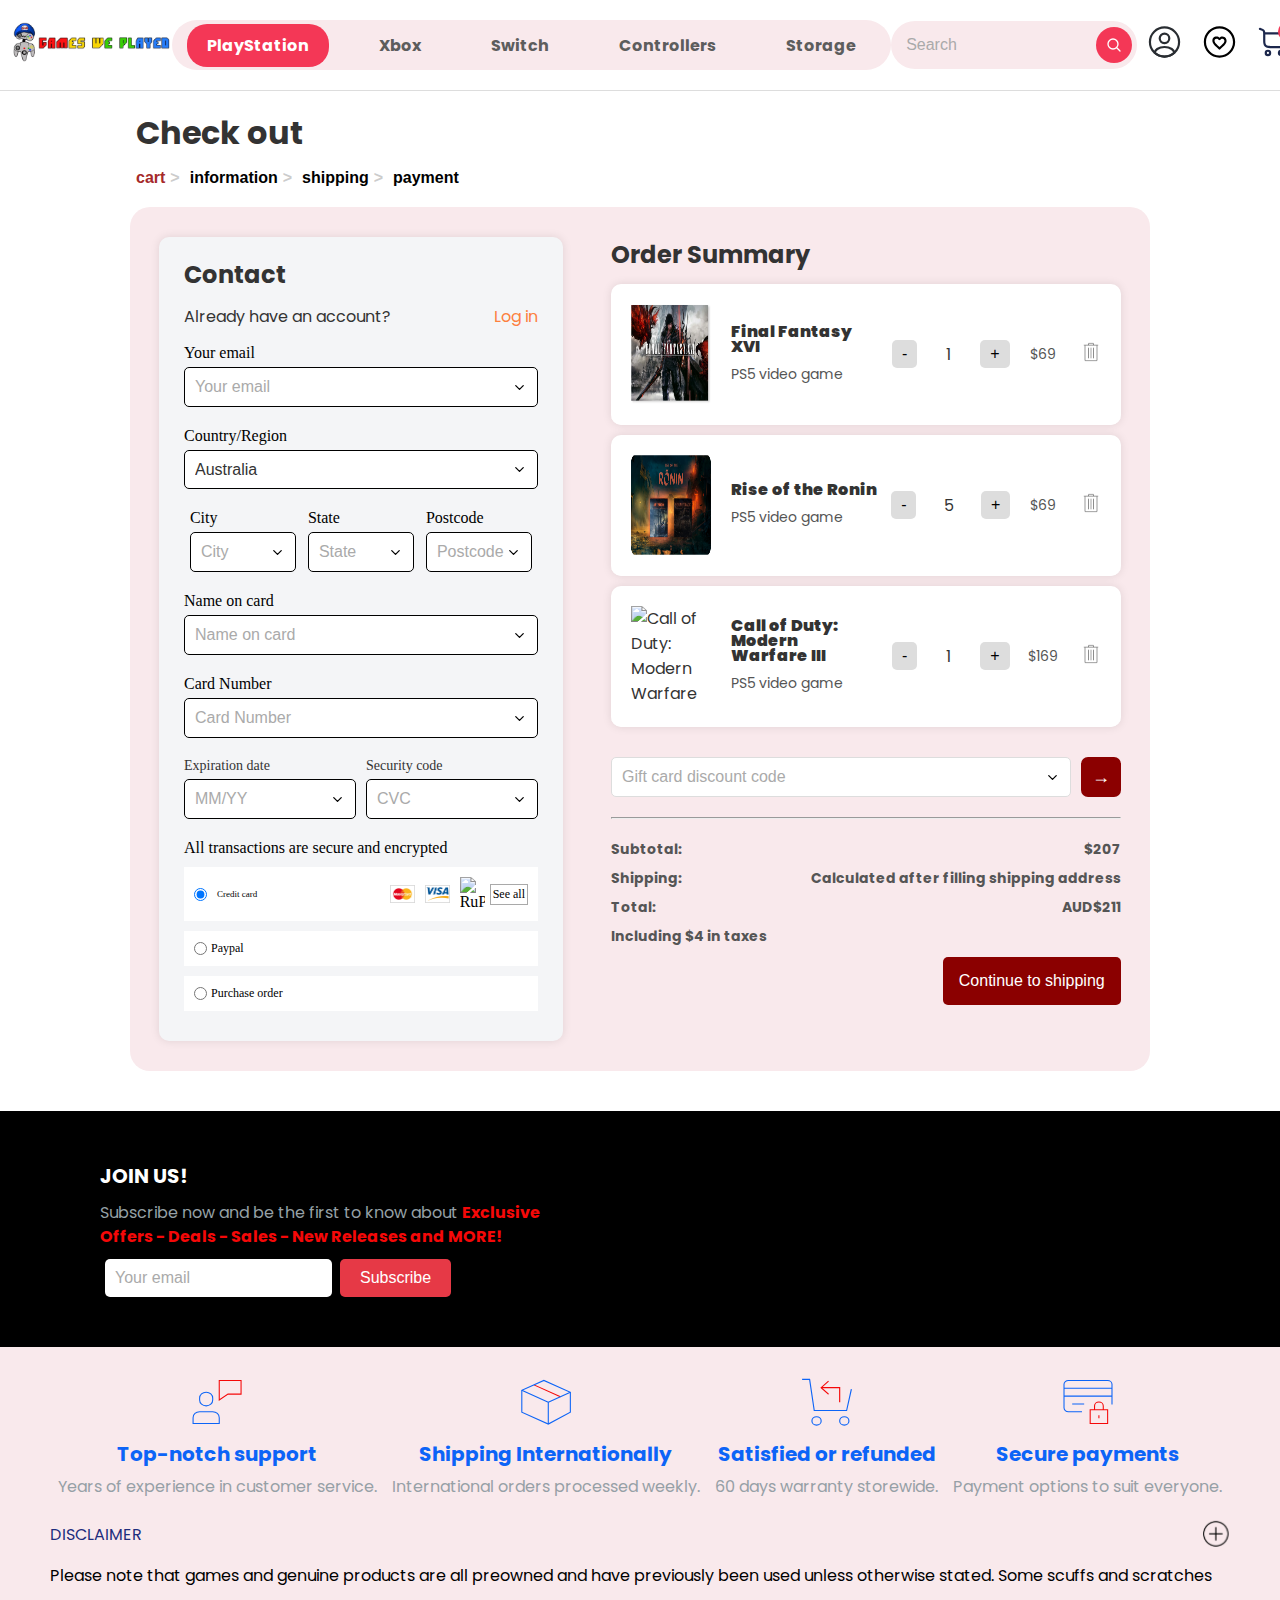
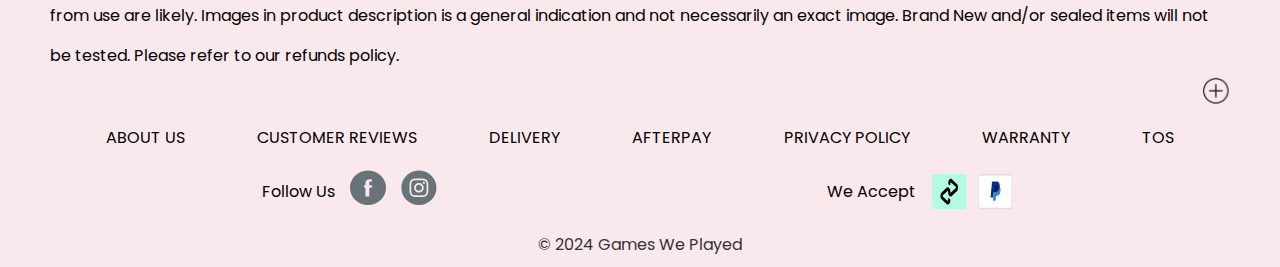
==== commit 82f616a8: "fix some problem from css" ====
--- a/HTML/payment/checkout.html
+++ b/HTML/payment/checkout.html
@@ -6,11 +6,13 @@
     <meta charset="UTF-8">
     <!-- Ensures the webpage is responsive and adapts to different screen sizes -->
     <meta name="viewport" content="width=device-width, initial-scale=1.0">
-    <link rel="stylesheet" href="/style/header.css">
-    <link rel="stylesheet" href="/style/main.css">
-    <link rel="stylesheet" href="/style/footer.css">
-    <link rel="stylesheet" href="../../style/root.css">
-    
+    <link rel="stylesheet" href="/css/layout.css">
+    <link rel="stylesheet" href="/css/typography.css">
+    <link rel="stylesheet" href="/css/colors.css">
+    <link rel="stylesheet" href="/css/layout_checkout.css">
+    <link rel="stylesheet" href="/css/colors_checkout.css">
+    <link rel="stylesheet" href="/css/typography_checkout.css">
+    <script src="/js/checkout.js"></script>
 </head>
 
 <body>
@@ -20,7 +22,9 @@
             <!-- Navigation section -->
             <div>
                 <!-- Logo container -->
-                <img src="/assets/images/logo.png" alt="Games We Played Logo">
+                <a href="/index.html">
+                    <img src="/assets/images/logo.png" alt="Games We Played Logo">
+                </a>
                 <!-- The website's logo -->
             </div>
             <ul>
@@ -41,587 +45,649 @@
             </div>
             <div>
                 <!-- User actions (profile, favorites, cart) -->
-                <a href="#profile"><img src="/assets/icons/profile.svg" style="width: 35px; height: 40px;" alt="Profile"></a>
-                <a href="#favorites"><img src="/assets/icons/favorite.svg" style="width: 35px; height: 40px;" alt="Favorites"></a>
-                <a href="#cart"><img src="/assets/icons/cart-marked.svg" style="width: 35px; height: 40px;" alt="Cart"></a>
+                <a href="#profile"><img src="/assets/icons/profile.svg" style="width: 35px; height: 40px;"
+                        alt="Profile"></a>
+                <a href="#favorites"><img src="/assets/icons/favorite.svg" style="width: 35px; height: 40px;"
+                        alt="Favorites"></a>
+                <a href="javascript:void(0);" onclick="">
+                    <div id="cart-icon-container">
+                        <img src="/assets/icons/cart.svg" style="width: 35px; height: 40px;" alt="Cart" id="cart-icon">
+                        <div id="cart-badge" style="display: block;">3</div>
+                    </div>
+                </a>
             </div>
         </nav>
     </header>
 
     <!-- Main content section -->
     <main>
-        <!-- Payment success popup page -->
-        <section aria-labelledby="success-popup-page">
-            <!-- Main section for the payment success message -->
-            <section aria-labelledby="payment-success">
-                <!-- Payment success message -->
-                <h2 id="payment-success">Payment success, thank you for shopping!</h2>
-                <div class="order-summary">
-                    <!-- Order summary section -->
-                    <div class="order-items">
-                        <!-- List of ordered items -->
-                        <article>
-                            <img src="/assets/images/Final Fantasy XVI.png" alt="Final Fantasy XVI">
-                            <div>
-                                <h3>Final Fantasy XVI</h3>
-                                <p>PS5 video game</p>
-                            </div>
-                        </article>
-                        <article>
-                            <img src="/assets/images/payment-card-image.png" alt="SIFU">
-                            <div>
-                                <h3>SIFU</h3>
-                                <p>PS5 video game</p>
-                            </div>
-                        </article>
-                        <article>
-                            <img src="/assets/images/rise-of-the ronin.png" alt="Rise of the Ronin">
-                            <div>
-                                <h3>Rise of the Ronin</h3>
-                                <p>PS5 video game</p>
-                            </div>
-                        </article>
-                        <div class="delivery-info">
-                            <!-- Delivery information -->
-                            <p>Delivering to:</p>
-                            <p id="delivery-address">1234 Main Street City, State12345</p>
-                            <p>Estimated delivery: 25/05</p>
-                        </div>
-                    </div>
-
-                    <div class="invoice-details">
-                        <!-- Invoice details section -->
-                        <h3>Invoice</h3>
-                        <p>Number: INV-49535-23-1234</p>
-                        <p>Date: 19/05/2024</p>
-
-                        <h4>Seller</h4>
-                        <!-- Seller information -->
-                        <p>123 Main Street City, State12345</p>
-                        <p>Phone: 555-555-1234</p>
-
-                        <h4>Buyer</h4>
-                        <!-- Buyer information -->
-                        <p>813 Howard Street Oswego, NY 13126 USA</p>
-
-                        <h4>Item</h4>
-                        <!-- Ordered items with prices -->
-                        <p>Final Fantasy XVI<br>Price: $69</p>
-                        <p>SIFU<br>Price: $69</p>
-                        <p>Call of Duty: Modern Warfare III<br>Price: $69</p>
-
-                        <p>Shipping: FREE</p>
-                        <!-- Shipping cost -->
-                        <p>Total: $211</p>
-                        <!-- Total cost -->
-                    </div>
-                </div>
-
-                <div class="actions">
-                    <!-- Actions section -->
-                    <button type="button" onclick="location.href='continue-shopping.html'">Keep shopping</button>
-                    <!-- Button to continue shopping -->
-                </div>
-            </section>
-        </section>
-
-        <h2>Check out</h2>
-        <!-- Checkout heading -->
+        <h1>Check out</h1>
+
         <nav aria-label="breadcrumb">
-            <!-- Breadcrumb navigation -->
             <ul>
-                <li><a href="#cart">cart</a></li>
+                <li><a href="#cart" class="active">cart</a></li>
                 <li><a href="#information">information</a></li>
                 <li><a href="#shipping">shipping</a></li>
                 <li><a href="#payment">payment</a></li>
             </ul>
         </nav>
 
-        <div class="checkout-container">
-            <!-- Checkout container -->
-            <div class="infos">
-                <!-- Contact information section -->
-                <section aria-labelledby="contact-section">
-                    <h3 id="contact-section">Contact</h3>
-                    <form>
-                        <fieldset>
-                            <legend>Card type</legend>
-                            <!-- Card type selection -->
-                            <div class="card-types">
-                                <img src="/assets/images/mastercard.png" alt="MasterCard">
-                                <img src="/assets/images/visa.png" alt="Visa">
-                                <img src="/assets/images/RuPay.png" alt="RuPay">
-                                <a href="#see-all">See all</a>
-                            </div>
-                            <p>Already have an account? <a href="#login">Log in</a></p>
-                            <!-- Log in link for existing users -->
-                        </fieldset>
-                        <fieldset>
-                            <legend>Your email</legend>
-                            <!-- Email input field -->
-                            <label for="email">Email</label>
-                            <input type="email" id="email" name="email" placeholder="Name" required>
+        <section class="checkout" style="display: flex;">
+            <div class="left-side">
+                <header class="contact-title">
+                    <h2>Contact</h2>
+                    <div class="contact-login-title">
+                        <p>Already have an account? <a href="#">Log in</a></p>
+                    </div>
+                </header>
+
+                <form>
+                    <fieldset>
+                        <label for="email">Your email</label>
+                        <input type="email" id="email" name="email" placeholder="Your email" required>
+
+                        <label for="country">Country/Region</label>
+                        <select id="country" name="country" required>
+                            <!-- Add country options here -->
+                            <option value="Australia">Australia</option>
+                            <option value="China">China</option>
+                            <option value="France">France</option>
+                            <option value="Greek">Greek</option>
+                            <option value="India">India</option>
+                            <option value="Italy">Italy</option>
+                            <option value="Japan">Japan</option>
+                            <option value="United Kingdom">United Kingdom</option>
+                            <option value="United States">United States</option>
+                            <option value="South Korea">South Korea</option>
+                            <option value="Vietnam">Vietnam</option>
+                            <option value="Canada">Canada</option>
+                            <option value="Congo">Congo</option>
+                        </select>
+
+                        <div class="address-group">
                             <div>
-                                <input type="checkbox" id="subscribe" name="subscribe">
-                                <label for="subscribe">Email me with news and offers</label>
-                            </div>
-                        </fieldset>
-                        <fieldset>
-                            <legend>Shipping address</legend>
-                            <!-- Shipping address input fields -->
-                            <label for="country">Country/Region</label>
-                            <select id="country" name="country" required>
-                                <option value="">Country/Region</option>
-                                <!-- Country options -->
-                                <option value="Australia">Australia</option>
-                                <option value="China">China</option>
-                                <option value="France">France</option>
-                                <option value="Greek">Greek</option>
-                                <option value="India">India</option>
-                                <option value="Italy">Italy</option>
-                                <option value="Japan">Japan</option>
-                                <option value="United Kingdom">United Kingdom</option>
-                                <option value="United States">United States</option>
-                                <option value="South Korea">South Korea</option>
-                                <option value="Vietnam">Vietnam</option>
-                            </select>
-                            <label for="city">City</label>
-                            <input type="text" id="city" name="city" placeholder="City" required>
-                            <label for="state">State</label>
-                            <input type="text" id="state" name="state" placeholder="State" required>
-                            <label for="postcode">Postcode</label>
-                            <input type="text" id="postcode" name="postcode" placeholder="Postcode" required
-                                pattern="\d{4,4}" title="Please enter only 4 digits">
-                            <label for="first-name">First name(optional)</label>
-                            <input type="text" id="firstname" name="first-name" placeholder="First name">
-                            <label for="Last-name">*Last name</label>
-                            <input type="text" id="lastname" name="Last-name" placeholder="Last name" required>
-                            <label class="form_adjust" for="phone">Phone (optional)</label>
-                            <input type="tel" id="phone" name="phone" pattern="[0-9 +-]+"
-                                title="Please enter only digits, hyphen and plus sign for your region">
+                                <label for="city">City</label>
+                                <input type="text" id="city" name="city" placeholder="City" required>
+                            </div>
+                            <div>
+                                <label for="state">State</label>
+                                <input type="text" id="state" name="state" placeholder="State" required>
+                            </div>
+                            <div>
+                                <label for="postcode">Postcode</label>
+                                <input type="text" id="postcode" name="postcode" placeholder="Postcode" required>
+                            </div>
+                        </div>
+
+                        <label for="name-on-card">Name on card</label>
+                        <input type="text" id="name-on-card" name="name-on-card" placeholder="Name on card" required>
+
+                        <label for="card-number">Card Number</label>
+                        <input type="text" id="card-number" name="card-number" placeholder="Card Number" required>
+
+                        <div class="expiration-security">
+                            <div>
+                                <label for="expiration-date">Expiration date</label>
+                                <input type="text" id="expiration-date" name="expiration-date" placeholder="MM/YY"
+                                    required>
+                            </div>
+                            <div>
+                                <label for="security-code">Security code</label>
+                                <input type="text" id="security-code" name="security-code" placeholder="CVC" required>
+                            </div>
+                        </div>
+
+                    </fieldset>
+
+                    <p>All transactions are secure and encrypted</p>
+
+                    <div class="payment-method">
+                        <div class="card-logos">
+                            <input type="radio" id="credit-card" name="payment" value="credit-card" checked>
+                            <label for="credit-card">Credit card</label>
+                            <img src="/assets/images/mastercard.png" alt="MasterCard">
+                            <img src="/assets/images/visa.png" alt="Visa">
+                            <img src="/assets/images/rupay.png" alt="RuPay">
+                            <a href="#see-all">See all</a>
+                        </div>
+                    </div>
+                    <div class="payment-method-paypal">
+                        <input type="radio" id="paypal" name="payment" value="paypal">
+                        <label for="paypal">Paypal</label>
+                    </div>
+                    <div class="payment-method-paypal">
+                        <input type="radio" id="purchase-order" name="payment" value="purchase-order">
+                        <label for="purchase-order">Purchase order</label>
+                    </div>
+                </form>
+            </div>
+
+            <div class="right-side">
+                <header>
+                    <h2>Order Summary</h2>
+                </header>
+                <ul>
+                    <!-- Cart items here -->
+                    <li>
+                        <img src="/assets/images/Final Fantasy XVI.png" alt="Final Fantasy XVI">
+                        <div>
+                            <div class="cart-name">
+                                <span>Final Fantasy XVI</span>
+                                <p>PS5 video game</p>
+                            </div>
+                            <div class="quantity">
+                                <button aria-label="Decrease quantity">-</button>
+                                <span>1</span>
+                                <button aria-label="Increase quantity">+</button>
+                            </div>
+                            <p>$69</p>
+                            <button aria-label="Remove item">
+                                <img src="/assets/icons/bin.svg" alt="Remove item icon">
+                            </button>
+                        </div>
+                    </li>
+                    <!-- Additional cart items follow the same structure -->
+                    <li>
+                        <img src="/assets/images/rise-of-the ronin.png" alt="Rise of the Ronin">
+                        <div>
+                            <div class="cart-name">
+                                <span>Rise of the Ronin</span>
+                                <p>PS5 video game</p>
+                            </div>
+                            <div class="quantity">
+                                <button aria-label="Decrease quantity">-</button>
+                                <span>5</span>
+                                <button aria-label="Increase quantity">+</button>
+                            </div>
+                            <p>$69</p>
+                            <button aria-label="Remove item">
+                                <img src="/assets/icons/bin.svg" alt="Remove item icon">
+                            </button>
+                        </div>
+                    </li>
+                    <li>
+                        <img src="/assets/images/call of duty.png" alt="Call of Duty: Modern Warfare III">
+                        <div>
+                            <div class="cart-name">
+                                <span>Call of Duty: Modern Warfare III</span>
+                                <p>PS5 video game</p>
+                            </div>
+                            <div class="quantity">
+                                <button aria-label="Decrease quantity">-</button>
+                                <span>1</span>
+                                <button aria-label="Increase quantity">+</button>
+                            </div>
+                            <p>$169</p>
+                            <button aria-label="Remove item" type="">
+                                <img src="/assets/icons/bin.svg" alt="Remove item icon">
+                            </button>
+                        </div>
+                    </li>
+                </ul>
+                <div class="gift-card">
+                    <input type="text" id="gift-card" placeholder="Gift card discount code">
+                    <button type="button">→</button>
+                </div>
+                <hr>
+                <div class="totals">
+                    <div class="price">
+                        <p>Subtotal:</p>
+                        <p>$207</p>
+                    </div>
+                    <div class="price">
+                        <p>Shipping:</p>
+                        <p>Calculated after filling shipping address</p>
+                    </div>
+                    <div class="price">
+                        <p>Total:</p>
+                        <p>AUD$211</p>
+                    </div>
+                    <p>Including $4 in taxes</p>
+                </div>
+                <div class="shipping-button-container">
+                    <button class="continue-button">Continue to shipping</button>
+                </div>
+            </div>
+        </section>
+
+        <!--Checkout Section one -->
+        <section class="checkout" style="display: none;">
+            <div class="left-side-two">
+                <div class="contact">
+                    <label for="contact">Contact</label>
+                    <div class="input-group">
+                        <input type="text" id="contact" name="contact" readonly>
+                        <button class="change-button">change</button>
+                    </div>
+                </div>
+                <div class="shipping">
+                    <label for="ship-to">Ship to</label>
+                    <div class="input-group">
+                        <input type="text" id="ship-to" name="ship-to" readonly>
+                        <button class="change-button">change</button>
+                    </div>
+                </div>
+                <div class="shipping-method">
+                    <label for="shipping-method">Shipping</label>
+                    <div class="standard">
+                        <input type="radio" id="standard" name="shipping" value="standard" checked>
+                        <label for="standard">Standard</label>
+                        <span>Free</span>
+                    </div>
+                    <div class="express">
+                        <input type="radio" id="express" name="shipping" value="express">
+                        <label for="express">Express</label>
+                        <span>$4</span>
+                    </div>
+                </div>
+                <div class="back-button">
+                    <img src="/assets/icons/back-btn-icon.svg" alt="back button icon">
+                    <span>Return to information</span>
+                </div>
+            </div>
+            <div class="right-side">
+                <header>
+                    <h2>Order Summary</h2>
+                </header>
+
+                <ul>
+                    <!-- Cart item -->
+                    <li>
+                        <img src="/assets/images/Final Fantasy XVI.png" alt="Final Fantasy XVI">
+                        <div>
+                            <div class="cart-name">
+                                <span>Final Fantasy XVI</span>
+                                <p>PS5 video game</p>
+                            </div>
+                            <div class="quantity">
+                                <button aria-label="Decrease quantity">-</button>
+                                <span>1</span>
+                                <button aria-label="Increase quantity">+</button>
+                            </div>
+                            <p>$69</p>
+                            <button aria-label="Remove item">
+                                <img src="/assets/icons/bin.svg" alt="Remove item icon">
+                            </button>
+                        </div>
+                    </li>
+                    <!-- Additional cart items follow the same structure -->
+                    <li>
+                        <img src="/assets/images/rise-of-the ronin.png" alt="Rise of the Ronin">
+                        <div>
+                            <div class="cart-name">
+                                <span>Rise of the Ronin</span>
+                                <p>PS5 video game</p>
+                            </div>
+                            <div class="quantity">
+                                <button aria-label="Decrease quantity">-</button>
+                                <span>5</span>
+                                <button aria-label="Increase quantity">+</button>
+                            </div>
+                            <p>$69</p>
+                            <button aria-label="Remove item">
+                                <img src="/assets/icons/bin.svg" alt="Remove item icon">
+                            </button>
+                        </div>
+                    </li>
+                    <li>
+                        <img src="/assets/images/call of duty.png" alt="Call of Duty: Modern Warfare III">
+                        <div>
+                            <div class="cart-name">
+                                <span>Call of Duty: Modern Warfare III</span>
+                                <p>PS5 video game</p>
+                            </div>
+                            <div class="quantity">
+                                <button aria-label="Decrease quantity">-</button>
+                                <span>1</span>
+                                <button aria-label="Increase quantity">+</button>
+                            </div>
+                            <p>$169</p>
+                            <button aria-label="Remove item" type="">
+                                <img src="/assets/icons/bin.svg" alt="Remove item icon">
+                            </button>
+                        </div>
+                    </li>
+                </ul>
+
+                <div class="gift-card">
+                    <input type="text" id="gift-card" placeholder="Gift card discount code">
+                    <button type="button">→</button>
+                </div>
+                <hr>
+                <div class="totals">
+                    <div class="price">
+                        <p>Subtotal:</p>
+                        <p> $207</p>
+                    </div>
+                    <div class="price">
+                        <p>Shipping:</p>
+                        <p>Calculated after filling shipping address</p>
+                    </div>
+                    <div class="price">
+                        <p>Total: </p>
+                        <p>AUD$211</p>
+                    </div>
+                    <p>Including $4 in taxes</p>
+                </div>
+                <div class="shipping-button-container">
+                    <button class="continue-button">Continue to payment</button>
+                </div>
+            </div>
+        </section>
+
+        <!-- checkout section two -->
+        <section class="checkout" style="display: none;">
+            <div class="left-side-two">
+                <div class="contact">
+                    <label for="contact">Contact</label>
+                    <div class="input-group">
+                        <input type="text" id="contact" name="contact" readonly>
+                        <button class="change-button">change</button>
+                    </div>
+                </div>
+                <div class="shipping">
+                    <label for="ship-to">Ship to</label>
+                    <div class="input-group">
+                        <input type="text" id="ship-to" name="ship-to" readonly>
+                        <button class="change-button">change</button>
+                    </div>
+                </div>
+                <div class="shipping-method">
+                    <label for="shipping-method">Shipping</label>
+                    <div class="standard">
+                        <input type="radio" id="standard" name="shipping" checked="checked" value="standard">
+                        <label for="standard">Standard</label>
+                        <span>Free</span>
+                    </div>
+                    <div class="express">
+                        <input type="radio" id="express" name="shipping" value="express">
+                        <label for="express">Express</label>
+                        <span>$4</span>
+                    </div>
+                </div>
+
+                <!-- Payment Section -->
+                <div class="payment-section">
+                    <h3>Payment</h3>
+                    <p>All transactions are secure and encrypted</p>
+                    <div class="payment-method">
+                        <div class="card-logos">
+                            <input type="radio" id="credit-card" name="payment" value="credit-card" checked>
+                            <label for="credit-card">Credit card</label>
+                            <img src="/assets/images/mastercard.png" alt="MasterCard">
+                            <img src="/assets/images/visa.png" alt="Visa">
+                            <img src="/assets/images/rupay.png" alt="RuPay">
+                            <a href="#see-all">See all</a>
+                        </div>
+                        <div class="credit-card-details">
+                            <label for="card-number">Card number</label>
+                            <input type="text" id="card-number" name="card-number" placeholder="Card number" readonly>
                             <label for="name-on-card">Name on card</label>
-                            <input type="text" id="name-on-card" name="name-on-card" placeholder="Name" required>
-                            <label for="card-number">Card Number</label>
-                            <input type="text" id="card-number" name="card-number" placeholder="Card Number" required>
-                        </fieldset>
-                    </form>
-                </section>
-
-                <aside aria-labelledby="order-summary">
-                    <!-- Order summary aside -->
-                    <h3 id="order-summary">Order summary</h3>
-                    <ul>
-                        <!-- List of ordered items -->
-                        <li>
-                            <img src="/assets/images/Final Fantasy XVI.png" alt="Final Fantasy XVI">
-                            <div>
-                                <p>Final Fantasy XVI</p>
-                                <p>PS5 video game</p>
-                                <p>$69</p>
-                                <div class="quantity">
-                                    <button aria-label="Decrease quantity">-</button>
-                                    <input type="number" value="1">
-                                    <button aria-label="Increase quantity">+</button>
-                                </div>
-                                <button aria-label="Remove item">
-                                    <img src="/assets/icons/bin.svg" alt="">
-                                </button>
-                            </div>
-                        </li>
-                        <li>
-                            <img src="/assets/images/payment-card-image.png" alt="SIFU">
-                            <div>
-                                <p>SIFU</p>
-                                <p>PS5 video game</p>
-                                <p>$69</p>
-                                <div class="quantity">
-                                    <button aria-label="Decrease quantity">-</button>
-                                    <input type="number" value="1">
-                                    <button aria-label="Increase quantity">+</button>
-                                </div>
-                                <button aria-label="Remove item">
-                                    <img src="/assets/icons/bin.svg" alt="">
-                                </button>
-                            </div>
-                        </li>
-                        <li>
-                            <img src="/assets/images/call of duty.png" alt="Call of Duty: Modern Warfare III">
-                            <div>
-                                <p>Call of Duty: Modern Warfare III</p>
-                                <p>PS5 video game</p>
-                                <p>$69</p>
-                                <div class="quantity">
-                                    <button aria-label="Decrease quantity">-</button>
-                                    <input type="number" value="1">
-                                    <button aria-label="Increase quantity">+</button>
-                                </div>
-                                <button aria-label="Remove item">
-                                    <img src="/assets/icons/bin.svg" alt="">
-                                </button>
-                            </div>
-                        </li>
-                    </ul>
-                    <form>
-                        <label for="discount-code">Gift card discount code</label>
-                        <input type="text" id="discount-code" name="discount-code"
-                            placeholder="Gift card discount code">
-                        <button type="submit">➔</button>
-                    </form>
-                    <div class="order-totals">
-                        <!-- Order totals -->
-                        <p>Subtotal: $207</p>
-                        <p>Shipping: Calculated after filling shipping address</p>
-                        <p>Total: AUD$211</p>
-                        <p>Including $4 in taxes</p>
-                        <button type="submit">Continue to shipping</button>
-                    </div>
-                </aside>
-            </div>
-
-            <div class="method">
-                <!-- Shipping information section -->
-                <section aria-labelledby="shipping-info">
-                    <h2 id="shipping-info">Shipping Information</h2>
-                    <div>
-                        <div>
-                            <h3>Contact</h3>
-                            <p id="user_email">perfectnature@gmail.com</p>
-                        </div>
-                        <button type="button">Change</button>
-                    </div>
-
-                    <div>
-                        <div>
-                            <h3>Ship to</h3>
-                            <p id="user_address">LeCoq, France beauville</p>
-                        </div>
-                        <button type="button">Change</button>
-                    </div>
-
-                    <div class="paymentPage">
-                        <div>
-                            <h3>Method</h3>
-                            <p id="shipping_standard">Standard - <span>FREE</span></p>
-                            <p id="shipping_express">Express - <span>$4</span></p>
-                        </div>
-                        <button type="button">Change</button>
-                    </div>
-                </section>
-
-                <aside aria-labelledby="order-summary">
-                    <!-- Order summary aside -->
-                    <h3 id="order-summary">Order summary</h3>
-                    <ul>
-                        <!-- List of ordered items -->
-                        <li>
-                            <img src="/assets/images/Final Fantasy XVI.png" alt="Final Fantasy XVI">
-                            <div>
-                                <p>Final Fantasy XVI</p>
-                                <p>PS5 video game</p>
-                                <p>$69</p>
-                                <div class="quantity">
-                                    <button aria-label="Decrease quantity">-</button>
-                                    <input type="number" value="1">
-                                    <button aria-label="Increase quantity">+</button>
-                                </div>
-                                <button aria-label="Remove item">
-                                    <img src="/assets/icons/bin.svg" alt="">
-                                </button>
-                            </div>
-                        </li>
-                        <li>
-                            <img src="/assets/images/payment-card-image.png" alt="SIFU">
-                            <div>
-                                <p>SIFU</p>
-                                <p>PS5 video game</p>
-                                <p>$69</p>
-                                <div class="quantity">
-                                    <button aria-label="Decrease quantity">-</button>
-                                    <input type="number" value="1">
-                                    <button aria-label="Increase quantity">+</button>
-                                </div>
-                                <button aria-label="Remove item">
-                                    <img src="/assets/icons/bin.svg" alt="">
-                                </button>
-                            </div>
-                        </li>
-                        <li>
-                            <img src="/assets/images/call of duty.png" alt="Call of Duty: Modern Warfare III">
-                            <div>
-                                <p>Call of Duty: Modern Warfare III</p>
-                                <p>PS5 video game</p>
-                                <p>$69</p>
-                                <div class="quantity">
-                                    <button aria-label="Decrease quantity">-</button>
-                                    <input type="number" value="1">
-                                    <button aria-label="Increase quantity">+</button>
-                                </div>
-                                <button aria-label="Remove item">
-                                    <img src="/assets/icons/bin.svg" alt="">
-                                </button>
-                            </div>
-                        </li>
-                    </ul>
-                    <form>
-                        <label for="discount-code">Gift card discount code</label>
-                        <input type="text" id="discount-code" name="discount-code"
-                            placeholder="Gift card discount code">
-                        <button type="submit">➔</button>
-                    </form>
-                    <div class="order-totals">
-                        <!-- Order totals -->
-                        <p>Subtotal: $207</p>
-                        <p>Shipping: Calculated after filling shipping address</p>
-                        <p>Total: AUD$211</p>
-                        <p>Including $4 in taxes</p>
-                        <button type="submit">Continue to payment</button>
-                    </div>
-                </aside>
-            </div>
-
-            <div class="payment">
-                <!-- Payment section -->
-                <section aria-labelledby="shipping-info">
-                    <h2 id="shipping-info">Shipping Information</h2>
-                    <div>
-                        <div>
-                            <h3>Contact</h3>
-                            <p id="user_email">perfectnature@gmail.com</p>
-                        </div>
-                        <button type="button">Change</button>
-                    </div>
-
-                    <div>
-                        <div>
-                            <h3>Ship to</h3>
-                            <p id="user_address">LeCoq, France beauville</p>
-                        </div>
-                        <button type="button">Change</button>
-                    </div>
-
-                    <div class="paymentPage">
-                        <div>
-                            <h3>Method</h3>
-                            <p id="shipping_standard">Standard - <span>FREE</span></p>
-                        </div>
-                        <button type="button">Change</button>
-                    </div>
-                </section>
-
-                <section aria-labelledby="payment-section">
-                    <!-- Payment method selection -->
-                    <h2 id="payment-section">Payment</h2>
-                    <p>All transactions are secure and encrypted</p>
-
-                    <form>
-                        <fieldset>
-                            <legend>Payment Method</legend>
-
-                            <div>
-                                <input type="radio" id="credit-card" name="payment-method" value="credit-card" checked>
-                                <label for="credit-card">Credit card</label>
-                                <div class="card-icons">
-                                    <img src="/assets/images/mastercard.png" alt="MasterCard">
-                                    <img src="/assets/images/visa.png" alt="Visa">
-                                    <img src="/assets/images/RuPay.png" alt="RuPay">
-                                    <a href="#see-all">See all</a>
-                                </div>
-
-                                <div>
-                                    <label for="card-number">Card number</label>
-                                    <input type="text" id="card-number" name="card-number" required>
-                                </div>
-
-                                <div>
-                                    <label for="name-on-card">Name on card</label>
-                                    <input type="text" id="name-on-card" name="name-on-card" required>
-                                </div>
-
+                            <input type="text" id="name-on-card" name="name-on-card" placeholder="Name on card"
+                                readonly>
+                            <div class="expiration-security">
                                 <div>
                                     <label for="expiration-date">Expiration date</label>
-                                    <input type="text" id="expiration-date" name="expiration-date" required>
-
+                                    <input type="text" id="expiration-date" name="expiration-date" placeholder="MM/YY"
+                                        readonly>
+                                </div>
+                                <div>
                                     <label for="security-code">Security code</label>
-                                    <input type="text" id="security-code" name="security-code" required>
+                                    <input type="text" id="security-code" name="security-code" placeholder="CVC"
+                                        readonly>
                                 </div>
                             </div>
-
-                            <div>
-                                <input type="radio" id="paypal" name="payment-method" value="paypal">
-                                <label for="paypal">Paypal</label>
-                            </div>
-
-                            <div>
-                                <input type="radio" id="purchase-order" name="payment-method" value="purchase-order">
-                                <label for="purchase-order">Purchase order</label>
-                            </div>
-                        </fieldset>
-
-                        <fieldset>
-                            <legend>Remember me</legend>
-                            <div>
-                                <input type="checkbox" id="remember-me" name="remember-me">
-                                <label for="remember-me">Save my information for a faster checkout</label>
-                            </div>
-                        </fieldset>
-
-                        <a href="../../index.html">Return to shipping</a>
-                    </form>
-                </section>
-
-                <aside aria-labelledby="order-summary">
-                    <!-- Order summary aside -->
-                    <h3 id="order-summary">Order summary</h3>
-                    <ul>
-                        <!-- List of ordered items -->
-                        <li>
+                        </div>
+                    </div>
+                    <div class="payment-method-paypal">
+                        <input type="radio" id="paypal" name="payment" value="paypal">
+                        <label for="paypal">Paypal</label>
+                    </div>
+                    <div class="payment-method-paypal">
+                        <input type="radio" id="purchase-order" name="payment" value="purchase-order">
+                        <label for="purchase-order">Purchase order</label>
+                    </div>
+                    <h4>Remember me</h4>
+                    <div class="remember-me">
+                        <input type="checkbox" id="remember-me" name="remember-me">
+                        <label for="remember-me">Save my information for a faster checkout</label>
+                    </div>
+                </div>
+
+                <div class="back-button">
+                    <img src="/assets/icons/back-btn-icon.svg" alt="back button icon">
+                    <span>Return to information</span>
+                </div>
+            </div>
+            <div class="right-side">
+                <header>
+                    <h2>Order Summary</h2>
+                </header>
+                <ul>
+                    <li>
+                        <img src="/assets/images/Final Fantasy XVI.png" alt="Final Fantasy XVI">
+                        <div>
+                            <div class="cart-name">
+                                <span>Final Fantasy XVI</span>
+                                <p>PS5 video game</p>
+                            </div>
+                            <div class="quantity">
+                                <button aria-label="Decrease quantity">-</button>
+                                <span>1</span>
+                                <button aria-label="Increase quantity">+</button>
+                            </div>
+                            <p>$69</p>
+                            <button aria-label="Remove item">
+                                <img src="/assets/icons/bin.svg" alt="Remove item icon">
+                            </button>
+                        </div>
+                    </li>
+                    <li>
+                        <img src="/assets/images/rise-of-the ronin.png" alt="Rise of the Ronin">
+                        <div>
+                            <div class="cart-name">
+                                <span>Rise of the Ronin</span>
+                                <p>PS5 video game</p>
+                            </div>
+                            <div class="quantity">
+                                <button aria-label="Decrease quantity">-</button>
+                                <span>5</span>
+                                <button aria-label="Increase quantity">+</button>
+                            </div>
+                            <p>$69</p>
+                            <button aria-label="Remove item">
+                                <img src="/assets/icons/bin.svg" alt="Remove item icon">
+                            </button>
+                        </div>
+                    </li>
+                    <li>
+                        <img src="/assets/images/call of duty.png" alt="Call of Duty: Modern Warfare III">
+                        <div>
+                            <div class="cart-name">
+                                <span>Call of Duty: Modern Warfare III</span>
+                                <p>PS5 video game</p>
+                            </div>
+                            <div class="quantity">
+                                <button aria-label="Decrease quantity">-</button>
+                                <span>1</span>
+                                <button aria-label="Increase quantity">+</button>
+                            </div>
+                            <p>$169</p>
+                            <button aria-label="Remove item">
+                                <img src="/assets/icons/bin.svg" alt="Remove item icon">
+                            </button>
+                        </div>
+                    </li>
+                </ul>
+
+                <div class="gift-card">
+                    <input type="text" id="gift-card" placeholder="Gift card discount code">
+                    <button type="button">→</button>
+                </div>
+                <hr>
+                <div class="totals">
+                    <div class="price">
+                        <p>Subtotal:</p>
+                        <p> $207</p>
+                    </div>
+                    <div class="price">
+                        <p>Shipping:</p>
+                        <p>Calculated after filling shipping address</p>
+                    </div>
+                    <div class="price">
+                        <p>Total: </p>
+                        <p>AUD$211</p>
+                    </div>
+                    <p>Including $4 in taxes</p>
+                </div>
+                <div class="shipping-button-container">
+                    <button class="continue-button">Proceed payment</button>
+                </div>
+            </div>
+        </section>
+
+        <!-- Overlay Section -->
+        <section class="overlay" style="display: none;">
+            <div class="overlay-content">
+                <div class="top-section">
+                    <img src="/assets/icons/payment-success-icon.svg" alt="Success Icon">
+                    <h2>Payment success, thank you for shopping!</h2>
+                </div>
+                <div class="order-summary">
+                    <div class="left-summary">
+                        <div class="item-card">
                             <img src="/assets/images/Final Fantasy XVI.png" alt="Final Fantasy XVI">
-                            <div>
-                                <p>Final Fantasy XVI</p>
-                                <p>PS5 video game</p>
-                                <p>$69</p>
-                                <div class="quantity">
-                                    <button aria-label="Decrease quantity">-</button>
-                                    <input type="number" value="1">
-                                    <button aria-label="Increase quantity">+</button>
-                                </div>
-                                <button aria-label="Remove item">
-                                    <img src="/assets/icons/bin.svg" alt="">
-                                </button>
-                            </div>
-                        </li>
-                        <li>
-                            <img src="/assets/images/payment-card-image.png" alt="SIFU">
-                            <div>
-                                <p>SIFU</p>
-                                <p>PS5 video game</p>
-                                <p>$69</p>
-                                <div class="quantity">
-                                    <button aria-label="Decrease quantity">-</button>
-                                    <input type="number" value="1">
-                                    <button aria-label="Increase quantity">+</button>
-                                </div>
-                                <button aria-label="Remove item">
-                                    <img src="/assets/icons/bin.svg" alt="">
-                                </button>
-                            </div>
-                        </li>
-                        <li>
-                            <img src="/assets/images/call of duty.png" alt="Call of Duty: Modern Warfare III">
-                            <div>
-                                <p>Call of Duty: Modern Warfare III</p>
-                                <p>PS5 video game</p>
-                                <p>$69</p>
-                                <div class="quantity">
-                                    <button aria-label="Decrease quantity">-</button>
-                                    <input type="number" value="1">
-                                    <button aria-label="Increase quantity">+</button>
-                                </div>
-                                <button aria-label="Remove item">
-                                    <img src="/assets/icons/bin.svg" alt="">
-                                </button>
-                            </div>
-                        </li>
-                    </ul>
-                    <form>
-                        <label for="discount-code">Gift card discount code</label>
-                        <input type="text" id="discount-code" name="discount-code"
-                            placeholder="Gift card discount code">
-                        <button type="submit">➔</button>
-                    </form>
-                    <div class="order-totals">
-                        <!-- Order totals -->
-                        <p>Subtotal: $207</p>
-                        <p>Shipping: Calculated after filling shipping address</p>
-                        <p>Total: AUD$211</p>
-                        <p>Including $4 in taxes</p>
-                        <button type="submit">Proceed payment</button>
-                    </div>
-                </aside>
-            </div>
-        </div>
+                            <div class="item-description">
+                                <p class="item-name">Final Fantasy XVI</p>
+                                <p class="item-type">PS5 video game</p>
+                            </div>
+                        </div>
+                        <div class="item-card">
+                            <img src="/assets/images/call of duty.png" alt="SIFU">
+                            <div class="item-description">
+                                <p class="item-name">SIFU</p>
+                                <p class="item-type">PS5 video game</p>
+                            </div>
+                        </div>
+                        <div class="item-card">
+                            <img src="/assets/images/rise-of-the ronin.png" alt="Rise of the Ronin">
+                            <div class="item-description">
+                                <p class="item-name">Rise of the Ronin</p>
+                                <p class="item-type">PS5 video game</p>
+                            </div>
+                        </div>
+                        <h5>delivering to Australia</h5>
+                        <h5>Estimated delivery: 2024-07-02</h5>
+                    </div>
+                    <div class="right-summary">
+                        <p><strong>Invoice:</strong></p>
+                        <p>Number: INV-4953-23-1234</p>
+                        <p>Date: 05 06 2024</p>
+                        <p><strong>Seller:</strong></p>
+                        <p>123 Main Street City, State12345</p>
+                        <p>Phone: 555-555-1234</p>
+                        <p><strong>Buyer:</strong></p>
+                        <p>813 Howard Street Oswego, NY 13126 USA</p>
+                        <p><strong>Item:</strong></p>
+                        <p>Final Fantasy XVI - Price: $69</p>
+                        <p>SIFU - Price: $69</p>
+                        <p>Call of Duty: Modern Warfare III - Price: $69</p>
+                        <p><strong>Shipping:</strong> FREE</p>
+                        <p><strong>Total:</strong> $211</p>
+                    </div>
+                </div>
+                <div class="button-container">
+                    <button class="keep-shopping-button" onclick="window.location.href='/index.html'">Keep
+                        shopping</button>
+                </div>
+            </div>
+        </section>
+
+
     </main>
-     <!--------------------------------------------------------------------------------------------------Footer------------------------------------------------------------------------------------>
-     <footer>
+
+    <!--------------------------------------------------------------------------------------------------Footer------------------------------------------------------------------------------------>
+    <footer>
         <section aria-labelledby="join-us">
             <h2 id="join-us">JOIN US!</h2>
-            <p>Subscribe now and be the first to know about <strong style="color: #F50808;">Exclusive Offers - Deals - Sales - New Releases and
+            <p>Subscribe now and be the first to know about <strong style="color: #F50808;">Exclusive Offers - Deals -
+                    Sales - New Releases and
                     MORE!</strong></p>
             <form action="#" method="post">
                 <input type="email" id="email" name="email" placeholder="Your email" required>
                 <button type="submit">Subscribe</button>
             </form>
         </section>
-        <section aria-labelledby="features">
-            <div class="features-grid">
-                <article>
-                    <img src="/assets/icons/top-notch support.svg" alt="Top-notch support">
-                    <h3>Top-notch support</h3>
-                    <p>Years of experience in customer service.</p>
-                    <span>Years of experience in customer service.</span>
-                </article>
-                <article>
-                    <img src="/assets/icons/shipping internationally.svg" alt="Shipping Internationally">
-                    <h3>Shipping Internationally</h3>
-                    <p>International orders processed weekly.</p>
-                    <span>International orders processed weekly.</span>
-                    
-                </article>
-                <article>
-                    <img src="/assets/icons/satisfied or refunded.svg" alt="Satisfied or refunded">
-                    <h3>Satisfied or refunded</h3>
-                    <p>60 days warranty storewide.</p>
-                    <span>60 days warranty storewide.</span>
-                </article>
-                <article>
-                    <img src="/assets/icons/secure payments.svg" alt="Secure payments">
-                    <h3>Secure payments</h3>
-                    <p>Payment options to suit everyone.</p>
-                    <span>Payment options to suit everyone.</span>
-                </article>
-            </div>
+        <section aria-labelledby="footer-bottom">
+            <section aria-labelledby="features">
+                <div class="features-grid">
+                    <article>
+                        <img src="/assets/icons/top-notch support.svg" alt="Top-notch support">
+                        <h3>Top-notch support</h3>
+                        <span>Years of experience in customer service.</span>
+                    </article>
+                    <article>
+                        <img src="/assets/icons/shipping internationally.svg" alt="Shipping Internationally">
+                        <h3>Shipping Internationally</h3>
+                        <span>International orders processed weekly.</span>
+
+                    </article>
+                    <article>
+                        <img src="/assets/icons/satisfied or refunded.svg" alt="Satisfied or refunded">
+                        <h3>Satisfied or refunded</h3>
+                        <span>60 days warranty storewide.</span>
+                    </article>
+                    <article>
+                        <img src="/assets/icons/secure payments.svg" alt="Secure payments">
+                        <h3>Secure payments</h3>
+                        <span>Payment options to suit everyone.</span>
+                    </article>
+                </div>
+            </section>
+            <section aria-labelledby="disclaimer">
+                <header>
+                    <p id="disclaimer">DISCLAIMER</p>
+                    <button>
+                        <img src="/assets/icons/plus-icon.svg" alt="Expand">
+                    </button>
+                </header>
+                <p>
+                    Please note that games and genuine products are all preowned and have previously been used unless
+                    otherwise stated. Some scuffs and scratches from use are likely.
+                    Images in product description is a general indication and not necessarily an exact image. Brand New
+                    and/or sealed items will not be tested.
+                    Please refer to our refunds policy.
+                </p>
+            </section>
+            <button><img src="/assets/icons/plus-icon.svg" alt="Expand"></button>
+            <section aria-labelledby="footer-bottom-option">
+                <ul>
+                    <li><a href="#about-us">ABOUT US</a></li>
+                    <li><a href="#customer-reviews">CUSTOMER REVIEWS</a></li>
+                    <li><a href="#delivery">DELIVERY</a></li>
+                    <li><a href="#afterpay">AFTERPAY</a></li>
+                    <li><a href="#privacy-policy">PRIVACY POLICY</a></li>
+                    <li><a href="#warranty">WARRANTY</a></li>
+                    <li><a href="#tos">TOS</a></li>
+                </ul>
+                <div class="bottom-row">
+                    <div class="social-media">
+                        <p>Follow Us</p>
+                        <a href="#">
+                            <img src="/assets/icons/facebook.svg" alt="Facebook">
+                            <img src="/assets/icons/instagram.svg" alt="Instagram">
+                        </a>
+                    </div>
+                    <div class="we-accept">
+                        <p>We Accept</p>
+                        <img src="/assets/icons/s-payment.svg" alt="Payment Options">
+                        <img src="/assets/icons/paypal.svg" alt="PayPal Icon">
+                    </div>
+                </div>
+            </section>
+            <p>© 2024 Games We Played</p>
         </section>
-        <section aria-labelledby="disclaimer">
-            <header>
-                <h2 id="disclaimer">DISCLAIMER</h2>
-                <button>
-                    <img src="/assets/icons/plus-icon.svg" alt="Expand">
-                </button>
-            </header>
-            <p>
-                Please note that games and genuine products are all preowned and have previously been used unless
-                otherwise stated. Some scuffs and scratches from use are likely.
-                Images in product description is a general indication and not necessarily an exact image. Brand New
-                and/or sealed items will not be tested.
-                Please refer to our refunds policy.
-            </p>
-        </section>
-        <button><img src="/assets/icons/plus-icon.svg" alt="Expand"></button>
-        <nav>
-            <ul>
-                <li><a href="#about-us">ABOUT US</a></li>
-                <li><a href="#customer-reviews">CUSTOMER REVIEWS</a></li>
-                <li><a href="#delivery">DELIVERY</a></li>
-                <li><a href="#privacy-policy">Privacy policy</a></li>
-                <li><a href="#contact-us">Contact us</a></li>
-                <li><a href="#do-not-sell">Do not sell my personal information</a></li>
-                <li><a href="#afterpay">AFTERPAY</a></li>
-                <li><a href="#privacy-policy">PRIVACY POLICY</a></li>
-                <li><a href="#warranty">WARRANTY</a></li>
-                <li><a href="#tos">TOS</a></li>
-            </ul>
-        </nav>
-        <div class="social-media">
-            <p>Follow Us</p>
-            <a href="#"><img src="/assets/icons/facebook.svg" alt="Facebook"></a>
-            <a href="#"><img src="/assets/icons/instagram.svg" alt="Instagram"></a>
-        </div>
-        <div class="payment-options">
-            <p>We Accept</p>
-            <img src="/assets/icons/s-payment.svg" alt="Payment Options">
-            <img src="/assets/icons/paypal.svg" alt="PayPal Icon">
-        </div>
-        <p>© 2024 Games We Played</p>
+
     </footer>
 </body>
 
--- a/css/layout.css
+++ b/css/layout.css
@@ -0,0 +1,1161 @@
+/* Global styles */
+* {
+    margin: 0 auto;
+    padding: 0;
+    box-sizing: border-box;
+}
+
+body {
+    font-family: var(--font-family);
+    color: var(--color-dark);
+}
+
+/* search-result-page */
+
+main section[aria-labelledby="search-section"] {
+    margin: 0 auto;
+    margin-top: 100px;
+    padding: 5px;
+    display: flex;
+    flex-direction: column;
+    justify-content: space-evenly;
+    width: 100%;
+}
+
+main section[aria-labelledby="search-section"] .search-bar {
+    display: flex;
+    justify-content: center;
+    width: 100%;
+}
+
+main section[aria-labelledby="search-section"] .search-bar input[type="search"] {
+    all: initial;
+    width: 80%;
+    padding: 15px;
+    margin: 40px;
+    border-radius: 20px;
+}
+
+main section[aria-labelledby="search-section"] .search-filters {
+    display: flex;
+    flex-direction: row;
+    align-items: center;
+    width: 95%;
+    padding: 0 100px;
+    margin-bottom: 25px;
+}
+
+main section[aria-labelledby="search-section"] .search-filters .filter,
+main section[aria-labelledby="search-section"] .search-filters .relevancy {
+    display: flex;
+    width: 11%;
+    align-items: center;
+    justify-content: space-between;
+    margin: 0 10px;
+    padding: 4px;
+}
+
+main section[aria-labelledby="search-section"] .search-filters .filter>button,
+main section[aria-labelledby="search-section"] .search-filters .relevancy>button {
+    all: initial;
+    width: 10%;
+    height: 25px;
+}
+
+main section[aria-labelledby="search-section"] .search-filters .filter>img,
+main section[aria-labelledby="search-section"] .search-filters .relevancy>img {
+    margin: 0;
+    padding: 0;
+    width: 20px;
+    height: 25px;
+}
+
+
+.search-results {
+    display: flex;
+    flex-direction: column;
+    align-items: center;
+}
+
+/* Header */
+body>header {
+    position: fixed;
+    top: 0;
+    left: 0;
+    width: 100%;
+    background-color: var(--color-light);
+    padding: 20px 10px;
+    border-bottom: 1px solid var(--color-medium-gray);
+    overflow-x: hidden;
+    z-index: 1000;
+}
+
+header nav {
+    display: flex;
+    align-items: center;
+    justify-content: space-evenly;
+}
+
+header nav div img {
+    height: 40px;
+}
+
+/* Navigation links */
+header nav ul {
+    display: flex;
+    justify-content: center;
+    align-items: center;
+    list-style: none;
+    background: var(--primary-color-light);
+    height: 50px;
+    border-radius: 50px;
+}
+
+header nav ul li {
+    margin: 0 15px;
+}
+
+header nav ul li a {
+    text-decoration: none;
+    color: var(--color-dark-gray);
+    font-weight: bold;
+    padding: 10px 20px;
+    border-radius: 20px;
+    transition: background-color 0.3s;
+}
+
+header nav ul li a:hover,
+header nav ul li.active {
+    background-color: #ffd6dc;
+    color: var(--primary-color);
+}
+
+header nav ul li:first-child a {
+    background-color: var(--primary-color);
+    color: var(--color-light);
+}
+
+/* Search bar */
+.search-container {
+    display: flex;
+    align-items: center;
+    justify-content: center;
+}
+
+.search-container form {
+    display: flex;
+    align-items: center;
+    background-color: var(--primary-color-light);
+    border-radius: 50px;
+    padding: 5px;
+}
+
+.search-input {
+    border: none;
+    padding: 10px;
+    border-radius: 50px 0 0 50px;
+    outline: none;
+    font-size: var(--main-normal-text-size);
+    width: 200px;
+    /* Adjust width as needed */
+    background-color: transparent;
+}
+
+.search-button {
+    background-color: var(--primary-color);
+    border: none;
+    border-radius: 50%;
+    padding: 10px;
+    display: flex;
+    align-items: center;
+    justify-content: center;
+    cursor: pointer;
+    outline: none;
+}
+
+.search-button img {
+    width: 16px;
+    /* Adjust icon size as needed */
+    height: 16px;
+}
+
+.search-button:hover {
+    background-color: darken(var(--primary-color), 10%);
+    /* Darken color on hover */
+}
+
+/* User profile, favorites, and cart icons */
+header nav div:last-child {
+    display: flex;
+    align-items: center;
+}
+
+header nav div:last-child a {
+    margin: 0 10px;
+}
+
+header nav div:last-child img {
+    height: 24px;
+    transition: transform 0.3s;
+}
+
+header nav div:last-child a:hover img {
+    transform: scale(1.1);
+}
+
+/* footer */
+
+footer {
+    margin: 0;
+}
+
+footer #join-us {
+    margin: 0;
+}
+
+footer section[aria-labelledby="join-us"] {
+    display: flex;
+    justify-content: flex-start;
+    flex-direction: column;
+    padding: 50px 100px;
+    margin: 0;
+    width: 100%;
+}
+
+footer section[aria-labelledby="join-us"] p {
+    width: 443px;
+    margin: 10px 0;
+}
+
+footer section[aria-labelledby="join-us"] form {
+    margin: 0;
+    display: flex;
+}
+
+footer section[aria-labelledby="join-us"] form input[type="email"] {
+    padding: 10px;
+    border: none;
+    border-radius: 5px;
+    outline: none;
+    margin: 0 5px;
+}
+
+footer section[aria-labelledby="join-us"] form button {
+    padding: 10px 20px;
+    border: none;
+    border-radius: 5px;
+}
+
+footer section[aria-labelledby="footer-bottom"] {
+    padding: 10px 50px;
+}
+
+footer section[aria-labelledby="footer-bottom"]>button {
+    width: 100%;
+    display: flex;
+    justify-content: flex-end;
+    margin: 0;
+    padding: 0;
+    border: none;
+}
+
+footer section[aria-labelledby="footer-bottom"]>button img {
+    margin: 0;
+}
+
+footer form {
+    display: flex;
+    align-items: center;
+    gap: 3px;
+    justify-content: start;
+    width: 120px;
+}
+
+section[aria-labelledby="features"] {
+    margin: 0;
+}
+
+.features-grid {
+    display: flex;
+    justify-content: space-between;
+    flex-wrap: wrap;
+    margin: 20px 0;
+}
+
+.features-grid article {
+    text-align: center;
+}
+
+.features-grid img {
+    width: 50px;
+    height: 50px;
+    margin-bottom: 5px;
+}
+
+section[aria-labelledby="disclaimer"],
+section[aria-labelledby="disclaimer"] header>button {
+    margin: 0;
+    border: none;
+}
+
+section[aria-labelledby="disclaimer"]>header {
+    margin: 0;
+    padding: 0;
+    display: flex;
+    flex-direction: row;
+    align-items: center;
+    justify-content: space-between;
+}
+
+section[aria-labelledby="disclaimer"]>p {
+    padding-top: 5px;
+
+}
+
+#disclaimer {
+    border-radius: 5px;
+    margin: 0;
+}
+
+section[aria-labelledby="footer-bottom-option"] {
+    width: 100%;
+    margin: 0;
+    padding: 20px;
+    display: flex;
+    flex-direction: column;
+}
+
+section[aria-labelledby="footer-bottom-option"] ul {
+    margin: 0;
+    padding: 0;
+    list-style: none;
+    display: flex;
+    justify-content: center;
+    flex-wrap: wrap;
+}
+
+section[aria-labelledby="footer-bottom-option"] .bottom-row {
+    display: flex;
+    justify-content: space-between;
+    align-items: center;
+    width: 100%;
+    margin-top: 20px;
+}
+
+section[aria-labelledby="footer-bottom-option"] .social-media,
+section[aria-labelledby="footer-bottom-option"] .we-accept {
+    display: flex;
+    align-items: center;
+}
+
+section[aria-labelledby="footer-bottom-option"] .social-media p,
+section[aria-labelledby="footer-bottom-option"] .we-accept p {
+    margin: 0 10px 0 0;
+}
+
+section[aria-labelledby="footer-bottom-option"] .social-media img,
+section[aria-labelledby="footer-bottom-option"] .we-accept img {
+    margin: 0 5px;
+}
+
+section[aria-labelledby="footer-bottom"]>p {
+    width: 100%;
+    text-align: center;
+}
+
+/* Main Showcase */
+main {
+    margin: 20px;
+    margin-top: 55px;
+}
+
+.showcase {
+    text-align: center;
+}
+
+.showcase article {
+    position: relative;
+}
+
+.showcase article img {
+    width: 100%;
+    height: auto;
+}
+
+main .showcase .content {
+    width: 98%;
+    height: 200px;
+    position: absolute;
+    bottom: 150px;
+    text-align: left;
+    display: flex;
+    flex-direction: column;
+    align-items: center;
+}
+
+main>button {
+    all: initial;
+    width: 100%;
+    text-align: center;
+    margin-top: 10px;
+}
+
+.showcase .content>.first-content {
+    width: 100%;
+    height: 220px;
+    padding: 10px;
+    display: flex;
+    flex-direction: row;
+    justify-content: flex-start;
+}
+
+.showcase .content .first-content>h2 {
+    width: 120px;
+    margin: 0;
+    padding: 0;
+}
+
+.showcase .content>.first-content p {
+    margin: 0;
+    padding: 0;
+    display: flex;
+    align-items: flex-end;
+    margin-bottom: 7px;
+}
+
+.showcase .content .first-content>.price-like {
+    display: flex;
+    align-items: center;
+    flex-direction: row;
+    justify-content: flex-end;
+    margin: 0 0 0 10%;
+}
+
+.showcase .content .first-content .price-like>span {
+    padding: 5px 15px;
+    margin-right: 30px;
+    border-radius: 15px;
+}
+
+.showcase .content .first-content .price-like [aria-label="Like"] img {
+    margin: 0;
+    padding: 0;
+    width: 25px;
+    height: 35px;
+}
+
+.showcase .content>.first-content .space {
+    width: 50vw;
+}
+
+.showcase .content>.first-content .add-to-cart {
+    display: flex;
+    justify-content: flex-end;
+    align-items: center;
+    height: 90%;
+    padding: 0;
+    border-radius: 20px;
+}
+
+.showcase .content .first-content .add-to-cart>button {
+    all: initial;
+    margin: 10px;
+    padding: 2px;
+    height: 80%;
+    width: 150px;
+}
+
+.showcase .content .first-content .add-to-cart button>a {
+    height: 70%;
+    width: 150px;
+    border: none;
+    margin: 0 10px 0 0;
+    display: flex;
+    flex-direction: row;
+    align-items: center;
+    justify-content: center;
+    padding: 0 10px;
+}
+
+.showcase .content .first-content .add-to-cart>button img {
+    width: 25px;
+    height: 25px;
+}
+
+.showcase .content .second-content {
+    width: 100%;
+    display: flex;
+    flex-direction: row;
+    justify-content: space-between;
+}
+
+.showcase .content .second-content .second-content-header {
+    margin: 0;
+    padding: 10px;
+    width: 30%;
+    display: flex;
+    justify-content: flex-start;
+    flex-direction: column;
+}
+
+.showcase .content .second-content .second-content-header span {
+    margin: 0 0 10px 0;
+    padding: 0;
+    display: block;
+    width: 100%;
+}
+
+.showcase .content .second-content .scenes {
+    margin: 0;
+    padding: 0;
+    width: 60%;
+    margin-top: 20px;
+    justify-content: flex-end;
+    display: flex;
+    flex-direction: column;
+    align-items: flex-start;
+    /* Align items to the start (left) */
+}
+
+.showcase .content .second-content .scenes figcaption {
+    justify-content: flex-start;
+    margin-bottom: 8px;
+    width: 100%;
+    text-align: left;
+    /* Align text to the left */
+    padding-left: 12px;
+    /* Optional: Add padding to align with images */
+}
+
+.showcase .content .second-content .scenes>.all-figures {
+    width: 100%;
+    display: flex;
+    flex-direction: row;
+    justify-content: space-between;
+    margin: 0;
+    padding: 0;
+}
+
+.all-figures {
+    display: flex;
+    gap: 10px;
+    /* Adjust the gap to reduce spacing between images */
+    padding-left: 12px;
+    /* Optional: Add padding to align with figcaption */
+    width: 100%;
+}
+
+.scrollable-container {
+    overflow-x: auto;
+    display: flex;
+    width: 100%;
+}
+
+.showcase .content .scenes .all-figures figure {
+    margin: 0;
+}
+
+.showcase .content .scenes .all-figures figure>img {
+    width: 224px;
+    height: 150px;
+    border-radius: 30px 0 0 30px;
+}
+
+.showcase .content .scenes .all-figures figure>.rounded {
+    border-radius: 30px;
+}
+
+/* Horizontal Slider Layout */
+section[aria-labelledby="featured-games"] .horizontal-slider {
+    display: flex;
+    overflow-x: auto;
+    gap: 20px;
+    padding: 5px;
+    white-space: nowrap;
+}
+
+section[aria-labelledby="featured-games"] .horizontal-slider article {
+    flex: 0 0 auto;
+    width: 400px;
+    overflow: hidden;
+    position: relative;
+    display: flex;
+    flex-direction: column;
+}
+
+section[aria-labelledby="featured-games"] .horizontal-slider article>img {
+    width: 400px;
+    height: 300px;
+}
+
+section[aria-labelledby="featured-games"] .horizontal-slider .description {
+    width: 100%;
+    display: flex;
+    justify-content: flex-start;
+}
+
+section[aria-labelledby="featured-games"] .horizontal-slider .description button {
+    width: 100%;
+    border: none;
+    display: flex;
+    justify-content: flex-start;
+    align-items: center;
+    position: relative;
+    text-align: start;
+}
+
+section[aria-labelledby="featured-games"] .horizontal-slider .description button>p {
+    width: 90%;
+    height: 100%;
+    display: flex;
+    align-items: center;
+}
+
+section[aria-labelledby="featured-games"] .horizontal-slider .description button>img {
+    width: 50px;
+    height: 50px;
+}
+
+/* New Release Section Layout */
+section[aria-labelledby="new-release"]>header {
+    margin: 40px 0;
+    width: 100%;
+    display: flex;
+    flex-direction: row;
+    justify-content: space-between;
+    padding: 5px 10px;
+}
+
+section[aria-labelledby="new-release"] header>h2 {
+    margin: 0;
+    padding: 0;
+    display: flex;
+    align-items: center;
+}
+
+section[aria-labelledby="new-release"] header>img {
+    margin: 0;
+    padding: 0;
+    width: 40px;
+    height: 40px;
+}
+
+section[aria-labelledby="new-release"]>.grid-header {
+    width: 100%;
+    display: flex;
+    flex-direction: row;
+    justify-content: space-between;
+    align-items: center;
+    padding: 0 20px;
+}
+
+section[aria-labelledby="new-release"] .grid-header h3 {
+    margin: 0;
+    padding: 0;
+}
+
+section[aria-labelledby="new-release"] .grid-header a {
+    margin: 0;
+    padding: 0;
+}
+
+/* Game grid styles */
+.game-grid {
+    width: 100%;
+    display: grid;
+    grid-template-columns: repeat(auto-fill, minmax(300px, 1fr));
+    gap: 20px;
+    padding: 20px;
+}
+
+/* Game card styles */
+.game-grid article {
+    height: 100%;
+    padding: 20px;
+    border: 1px solid var(--color-medium-gray);
+    border-radius: 10px;
+    text-align: center;
+    box-shadow: 0 4px 8px rgba(0, 0, 0, 0.1);
+    transition: transform 0.3s;
+}
+
+.game-grid article:hover {
+    transform: translateY(-5px);
+}
+
+.game-grid article img {
+    width: 100%;
+    height: 60%;
+    border-radius: 10px;
+    margin-bottom: 10px;
+}
+
+.game-grid article .price {
+    width: 100%;
+    display: flex;
+}
+
+.game-grid .actions {
+    display: flex;
+    justify-content: center;
+    gap: 10px;
+    margin-top: 10px;
+}
+
+.game-grid .actions button {
+    background: none;
+    border: none;
+    cursor: pointer;
+    display: flex;
+    align-items: center;
+    justify-content: center;
+    border-radius: 50%;
+    width: 40px;
+    height: 40px;
+    transition: background-color 0.3s;
+}
+
+.game-grid .actions button:hover {
+    display: flex;
+    align-items: center;
+    justify-content: center;
+    background-color: var(--color-light);
+    width: 40px;
+    height: 40px;
+}
+
+.game-grid .actions button img {
+    margin: 0;
+}
+
+.first-content .platforms {
+    display: inline-block;
+    margin-left: 20px;
+    white-space: nowrap;
+    display: flex;
+    align-items: flex-end;
+    margin-bottom: 7px;
+}
+
+.add-to-cart-two {
+    display: flex;
+    justify-content: flex-end;
+    align-items: center;
+    height: 90%;
+    padding: 0;
+    border-radius: 20px;
+}
+
+hr {
+    margin: 15px 0 20px 0;
+}
+
+/* Layout Styles */
+
+.cart-summary-container {
+    display: flex;
+    justify-content: space-between;
+    align-items: flex-start;
+    padding: 20px;
+    margin: 150px auto;
+    width: 85%;
+    border-radius: 10px;
+    box-shadow: 0 0 10px rgba(0, 0, 0, 0.1);
+}
+
+section[aria-labelledby="cart-summary"] {
+    width: 60%;
+    margin: 10px;
+}
+
+section[aria-labelledby="cart-summary"] ul {
+    list-style-type: none;
+    padding: 0;
+}
+
+section[aria-labelledby="cart-summary"] ul li {
+    display: flex;
+    align-items: center;
+    justify-content: space-between;
+    padding: 10px 0;
+    padding: 20px;
+    border-radius: 10px;
+    box-shadow: 0 0 10px rgba(0, 0, 0, 0.1);
+    margin-bottom: 10px;
+}
+
+section[aria-labelledby="cart-summary"] ul li .cart-name {
+    display: flex;
+    flex-direction: column;
+}
+
+section[aria-labelledby="cart-summary"] ul li .cart-name span,
+section[aria-labelledby="cart-summary"] ul li .cart-name>p {
+    width: 100%;
+    padding: 0;
+    margin: 0;
+    text-align: start;
+}
+
+section[aria-labelledby="cart-summary"] ul li img {
+    width: 80px;
+    height: 100px;
+    object-fit: cover;
+    margin-right: 20px;
+}
+
+section[aria-labelledby="cart-summary"] ul li div {
+    flex: 1;
+    display: flex;
+    justify-content: space-around;
+    align-items: center;
+}
+
+section[aria-labelledby="cart-summary"] ul li div .item-details {
+    flex: 1;
+    display: flex;
+    flex-direction: column;
+    margin-right: 20px;
+}
+
+section[aria-labelledby="cart-summary"] ul li .quantity {
+    display: flex;
+    align-items: center;
+}
+
+section[aria-labelledby="cart-summary"] ul li .quantity span {
+    margin: 0;
+    padding: 0;
+}
+
+section[aria-labelledby="cart-summary"] ul li .quantity button {
+    padding: 5px 10px;
+    cursor: pointer;
+    font-size: 16px;
+    border-radius: 5px;
+    margin: 0;
+}
+
+section[aria-labelledby="cart-summary"] ul li .quantity input {
+    width: 40px;
+    text-align: center;
+    border-radius: 5px;
+}
+
+section[aria-labelledby="cart-summary"] ul li button[aria-label="Remove item"] {
+    background: none;
+    border: none;
+    cursor: pointer;
+    margin-left: 20px;
+}
+
+section[aria-labelledby="cart-summary"] ul li button[aria-label="Remove item"] img {
+    width: 20px;
+    height: 20px;
+}
+
+section[aria-labelledby="cart-summary"] ul li div>p {
+    width: 5%;
+    text-align: center;
+}
+
+section[aria-labelledby="cart-summary"] ul li:last-child {
+    border-bottom: none;
+    margin-bottom: 30px;
+}
+
+/* Order Summary Aside */
+aside[aria-labelledby="order-summary"] {
+    display: flex;
+    flex-direction: column;
+    width: 39%;
+    margin-left: 5%;
+}
+
+aside[aria-labelledby="order-summary"] .upper-layer {
+    width: 20%;
+    height: 50%;
+    margin-bottom: 75px;
+}
+
+aside[aria-labelledby="order-summary"] .lower-layer {
+    width: 100%;
+    padding: 20px;
+    border-radius: 10px;
+    box-shadow: 0 0 10px rgba(0, 0, 0, 0.1);
+    display: flex;
+    flex-direction: column;
+}
+
+aside[aria-labelledby="order-summary"] .lower-layer .lower-layer-title {
+    display: flex;
+    width: 100%;
+    flex-direction: row;
+    align-items: center;
+}
+
+aside[aria-labelledby="order-summary"] .lower-layer .lower-layer-notice {
+    display: flex;
+    justify-content: space-between;
+    align-items: flex-start;
+    margin: 0;
+    padding: 0;
+}
+
+aside[aria-labelledby="order-summary"] .lower-layer span {
+    width: 47%;
+    text-align: end;
+}
+
+aside[aria-labelledby="order-summary"] .lower-layer form {
+    margin-top: 20px;
+}
+
+aside[aria-labelledby="order-summary"] .lower-layer textarea {
+    width: 100%;
+    border-radius: 5px;
+    border: 1px solid var(--color-medium-gray);
+    padding: 10px;
+    resize: none;
+}
+
+aside[aria-labelledby="order-summary"] .lower-layer .cart-actions {
+    display: flex;
+    justify-content: space-between;
+    margin-top: 20px;
+    width: 100%;
+    flex-direction: column;
+}
+
+aside[aria-labelledby="order-summary"] .lower-layer .cart-actions button {
+    padding: 10px 20px;
+    border: none;
+    cursor: pointer;
+    border-radius: 5px;
+    width: 100%;
+    margin: 10px 0;
+    transition: background-color 0.3s;
+}
+
+aside[aria-labelledby="order-summary"] .lower-layer .cart-actions>.continue-button {
+    all: initial;
+    padding: 10px 20px;
+    border-radius: 5px;
+    text-align: center;
+    cursor: pointer;
+}
+
+aside[aria-labelledby="order-summary"] .lower-layer .payment-methods {
+    display: flex;
+    align-items: center;
+    width: 100%;
+    margin-top: 20px;
+    justify-content: flex-end;
+}
+
+aside[aria-labelledby="order-summary"] .lower-layer .payment-methods img {
+    width: 30px;
+    height: auto;
+    margin: 4px;
+}
+
+#cart-icon-container {
+    position: relative;
+    display: inline-block;
+}
+
+#cart-badge {
+    display: none;
+    position: absolute;
+    top: 0px;
+    right: -5px;
+    text-align: center;
+    width: 1.5vw;
+    height: 1.5vw;
+    line-height: 1.438vw;
+    border-radius: 50%;
+}
+
+/* Cart Container */
+
+.cart-container {
+    position: fixed;
+    right: 1em;
+    top: 70px;
+    display: flex;
+    flex-direction: column;
+    justify-content: center;
+    align-items: center;
+    margin: 0;
+    border-radius: 10px;
+    width: 370px;
+    padding: 16px;
+    box-shadow: 0 0 10px rgba(0, 0, 0, 0.1);
+    z-index: 1001;
+    max-height: 90vh;
+    overflow: hidden;
+}
+
+
+.cart-container .cart-header {
+    width: 100%;
+    margin: 0;
+    display: flex;
+    justify-content: space-between;
+    align-items: center;
+}
+
+.cart-container .cart-header>span {
+    margin: 0;
+}
+
+
+.cart-container .close-button {
+    all: initial;
+    background: none;
+    border: none;
+    font-size: 25px;
+    cursor: pointer;
+}
+
+.cart-container hr {
+    width: 100%;
+    margin: 10px 0;
+    border: none;
+    border-top: 1px solid #ccc;
+}
+
+.cart-container .cart-item {
+    width: 100%;
+    display: flex;
+    align-items: center;
+    margin-bottom: 20px;
+    padding: 10px;
+    border-radius: 8px;
+}
+
+.cart-container .cart-items {
+    max-height: 60vh;
+    overflow-y: auto;
+}
+
+
+.cart-container .cart-item>img {
+    margin: 0;
+    padding: 0;
+    width: 60px;
+    height: 80px;
+    border-radius: 5px;
+    object-fit: fill;
+}
+
+
+.cart-container .item-details {
+    display: flex;
+    flex-direction: column;
+    justify-content: space-between;
+    height: 80px;
+    margin-left: 10px;
+    flex-grow: 1;
+}
+
+
+.cart-container .item-details-upper,
+.cart-container .item-details-lower {
+    display: flex;
+    justify-content: space-between;
+    align-items: center;
+    width: 100%;
+}
+
+.cart-container .item-details-left {
+    display: flex;
+    flex-direction: column;
+    margin: 0;
+}
+
+.cart-container .item-details-left span {
+    margin: 0;
+}
+
+.cart-container .item-details-lower .item-price {
+    margin: 0;
+}
+
+.cart-container .item-details-right {
+    margin: 0;
+    display: flex;
+    flex-direction: column;
+    align-items: flex-end;
+}
+
+.cart-container .delete-icon {
+    width: 20px;
+    height: 20px;
+    cursor: pointer;
+}
+
+.cart-container .quantity-button {
+    background: none;
+    border: 1px solid #ccc;
+    padding: 5px;
+    cursor: pointer;
+    width: 30px;
+    height: 30px;
+    display: flex;
+    justify-content: center;
+    align-items: center;
+}
+
+.cart-container .item-quantity {
+    display: flex;
+    align-items: center;
+    margin: 0;
+}
+
+.cart-container .quantity-value {
+    margin: 0 10px;
+}
+
+.cart-container .cart-summary {
+    border-radius: 5px;
+    padding: 10px;
+    margin: 0 0 20px 0;
+    width: 100%;
+    display: flex;
+    flex-direction: column;
+    justify-content: space-between;
+}
+
+.cart-container .summary-details {
+    display: flex;
+    justify-content: space-between;
+    margin: 0 0 5px 0;
+}
+
+.cart-container .summary-details>span {
+    margin: 0;
+}
+
+
+.cart-container .cart-actions {
+    display: flex;
+    justify-content: space-between;
+    width: 100%;
+}
+
+.cart-container .view-cart-button,
+.cart-container .checkout-button {
+    border: none;
+    border-radius: 5px;
+    padding: 10px 15px;
+    cursor: pointer;
+    width: 45%;
+    font-size: 16px;
+}
+
+.cart-container .view-cart-button {
+    background: none;
+    border: 2px solid var(--secondary-color);
+    color: var(--secondary-color);
+}--- a/css/typography.css
+++ b/css/typography.css
@@ -0,0 +1,321 @@
+/* Typography Styles */
+
+@import url('https://fonts.googleapis.com/css2?family=Poppins:wght@300;400;500;600&display=swap');
+
+
+/* Global styles */
+body {
+    color: var(--color-dark);
+}
+
+
+main section[aria-labelledby="search-section"] .search-bar input[type="search"] {
+    font-size: var(--main-normal-text-size);
+}
+
+main section[aria-labelledby="search-section"] .search-filters h2 {
+    margin-left: 0;
+}
+
+
+/* Header */
+body>header {
+    background-color: var(--color-light);
+    border-bottom: 1px solid var(--color-medium-gray);
+}
+
+/* Navigation links */
+header nav ul {
+    background: var(--primary-color-light);
+}
+
+header nav ul li a:hover,
+header nav ul li.active {
+    background-color: #ffd6dc;
+    color: var(--primary-color);
+}
+
+header nav ul li:first-child a {
+    background-color: var(--primary-color);
+    color: var(--color-light);
+}
+
+/* Search bar */
+.search-container form {
+    background-color: var(--primary-color-light);
+}
+
+.search-button {
+    background-color: var(--primary-color);
+}
+
+.search-button:hover {
+    background-color: darken(var(--primary-color), 10%);
+    /* Darken color on hover */
+}
+
+/* footer */
+
+footer {
+    font-family: var(--font-family);
+}
+
+footer section[aria-labelledby="join-us"] p {
+    text-align: left;
+}
+
+footer section[aria-labelledby="join-us"] form input[type="email"] {
+    font-size: var(--main-normal-text-size);
+}
+
+footer section[aria-labelledby="join-us"] form button {
+    font-size: var(--main-normal-text-size);
+}
+
+footer h2 {
+    font-size: var(--main-title-size);
+    margin-bottom: 10px;
+}
+
+footer p {
+    font-size: var(--main-normal-text-size);
+    line-height: 1.5;
+}
+
+.features-grid h3 {
+    font-size: var(--main-title-size);
+    margin-bottom: 5px;
+}
+
+.features-grid p,
+.features-grid article span {
+    font-size: var(--main-normal-text-size);
+}
+
+section[aria-labelledby="disclaimer"] header p,
+section[aria-labelledby="footer-bottom-option"] .social-media p,
+section[aria-labelledby="footer-bottom-option"] .we-accept p,
+section[aria-labelledby="footer-bottom-option"] ul li,
+#disclaimer p {
+    font-size: var(--main-normal-text-size);
+}
+
+
+section[aria-labelledby="disclaimer"]>p {
+    line-height: 2.5;
+    text-align: start;
+    column-gap: 5;
+    font-size: var(--main-normal-text-size);
+}
+
+#disclaimer h2 {
+    font-size: var(--main-title-size);
+    margin-bottom: 5px;
+}
+
+section[aria-labelledby="footer-bottom-option"] ul li a {
+    text-decoration: none;
+}
+
+
+a {
+    text-decoration: none;
+}
+
+.showcase .content .first-content>h2 {
+    font-size: var(--main-content-h2);
+}
+
+.showcase .content>.first-content p {
+    font-size: var(--main-title-size);
+}
+
+.showcase .content .first-content>.price-like {
+    font-size: var(--main-normal-text-size);
+}
+
+.showcase .content .first-content .price-like>span {
+    font-size: var(--main-title-size);
+}
+
+.showcase .content .first-content .add-to-cart button>a {
+    font-size: var(--main-normal-text-size);
+    font-weight: 1000;
+}
+
+.showcase .content .second-content .second-content-header p {
+    line-height: 22px;
+}
+
+/* Typography Styles */
+
+section[aria-labelledby="new-release"] header>h2 {
+    font-size: var(--main-title-size);
+}
+
+section[aria-labelledby="new-release"] .grid-header h3 {
+    font-size: var(--main-title-size);
+    font-weight: 1000;
+}
+
+section[aria-labelledby="new-release"] .grid-header a {
+    font-size: var(--main-normal-text-size);
+}
+
+section[aria-labelledby="featured-games"] .horizontal-slider .description button>p {
+    font-weight: 1000;
+    line-height: normal;
+    text-align: start;
+}
+
+.game-grid article h4 {
+    font-size: 1em;
+    margin-bottom: 15px;
+}
+
+.first-content .platforms {
+    font-size: var(--main-title-size);
+    margin: 0;
+    padding: 0;
+}
+
+.game-grid article p {
+    margin-bottom: 5px;
+}
+
+.game-grid article .price strong {
+    color: var(--available-stock-color);
+}
+
+.game-grid .actions button img {
+    margin: 0;
+}
+
+/* Typography Styles */
+
+#cart-summary,
+#order-summary {
+    font-size: 24px;
+    font-weight: bold;
+    margin: 0;
+    width: 100%;
+}
+
+section[aria-labelledby="cart-summary"] ul li .cart-name span {
+    font-weight: 1000;
+    margin-bottom: 10px;
+    line-height: 15px;
+}
+
+section[aria-labelledby="cart-summary"] ul li .cart-name>p {
+    margin: 0;
+    text-align: start;
+}
+
+section[aria-labelledby="cart-summary"] ul li div .item-details p {
+    margin: 0;
+}
+
+section[aria-labelledby="cart-summary"] ul li div .item-details p:first-child {
+    font-weight: bold;
+}
+
+section[aria-labelledby="cart-summary"] ul li .quantity button {
+    font-size: 16px;
+}
+
+section[aria-labelledby="cart-summary"] p {
+    font-size: 14px;
+}
+
+/* Typography Styles */
+
+aside[aria-labelledby="order-summary"] .lower-layer .lower-layer-title h2 {
+    margin: 0;
+    padding: 0;
+}
+
+aside[aria-labelledby="order-summary"] .lower-layer p,
+aside[aria-labelledby="order-summary"] .lower-layer span {
+    font-size: 18px;
+    margin: 10px 0;
+    font-size: var(--main-normal-text-size);
+}
+
+aside[aria-labelledby="order-summary"] .lower-layer label {
+    display: block;
+    margin-bottom: 10px;
+}
+
+aside[aria-labelledby="order-summary"] .lower-layer textarea {
+    font-size: 14px;
+}
+
+aside[aria-labelledby="order-summary"] .lower-layer .cart-actions button,
+aside[aria-labelledby="order-summary"] .lower-layer .cart-actions>.continue-button {
+    font-size: 16px;
+}
+
+aside[aria-labelledby="order-summary"] .lower-layer .cart-actions>.continue-button {
+    font-weight: 1000;
+}
+
+aside[aria-labelledby="order-summary"] .lower-layer .payment-methods a {
+    font-size: 14px;
+    text-decoration: none;
+    padding: 0;
+    margin: 0;
+}
+
+aside[aria-labelledby="order-summary"] .lower-layer .payment-methods a:hover {
+    text-decoration: underline;
+}
+
+#cart-badge {
+    font-family: var(--font-family);
+}
+
+
+.cart-container {
+    font-family: var(--font-family);
+    background-color: var(--primary-color-light);
+}
+
+.cart-container .cart-header>span {
+    font-size: 18px;
+    font-weight: bold;
+}
+
+
+.cart-container .item-name,
+.cart-container .cart-header {
+    font-weight: bold;
+}
+
+.cart-container .item-description {
+    color: gray;
+    font-size: 12px;
+}
+
+.cart-container .item-price {
+    font-weight: bold;
+    font-size: var(--mobile-small-font-size)
+}
+
+.cart-container .summary-details {
+    font-size: var(--mobile-small-font-size)
+}
+
+.cart-container .view-cart-button {
+    font-weight: 1000;
+}
+
+.cart-container .summary-details>span {
+    font-weight: 700;
+    font-size: var(--main-normal-text-size);
+}
+
+.cart-container .cart-summary .summary-notation {
+    font-size: 11px;
+    margin: 0;
+}--- a/css/colors.css
+++ b/css/colors.css
@@ -0,0 +1,289 @@
+/* Color Styles */
+
+:root {
+    --primary-color: #F43756;
+    --on-primary-color: #FFFFFF;
+    --primary-color-light: #F9E9EC;
+    --secondary-color: #7C1C19;
+    --gray-color-second: #796f6f;
+    --available-stock-color: #cf6e38;
+    --main-content-h2: 3em;
+    --main-title-size: 20px;
+    --main-normal-text-size: 16px;
+    --font-family: 'Poppins', sans-serif;
+    --color-dark: #333;
+    --color-gray: #777;
+    --color-light: #fff;
+    --color-dark-gray: #5D5D5D;
+    --color-medium-gray: #ddd;
+    --color-highlight: #fd803e;
+    --background-light: #f4f5f7;
+    --background-dark: #000;
+    --background-gray: #f8f8f8;
+    --background-highlight: #ffeef2;
+}
+
+main section[aria-labelledby="search-section"] {
+    background: var(--primary-color-light);
+}
+
+main section[aria-labelledby="search-section"] .search-bar input[type="search"] {
+    background: #fff;
+}
+
+main section[aria-labelledby="search-section"] .search-filters .filter,
+main section[aria-labelledby="search-section"] .search-filters .relevancy {
+    background: #fff;
+}
+
+.search-results button[aria-label="Go back"] {
+    background: none;
+    border: none;
+    cursor: pointer;
+}
+
+.search-results button[aria-label="Go back"] svg {
+    stroke: #000;
+}
+
+/* footer */
+
+footer {
+    color: var(--color-dark);
+    background: var(--primary-color-light);
+}
+
+footer #join-us {
+    color: var(--on-primary-color);
+}
+
+footer section[aria-labelledby="join-us"] {
+    background: var(--background-dark);
+}
+
+footer section[aria-labelledby="join-us"] p {
+    color: #96a0a6;
+}
+
+footer section[aria-labelledby="join-us"] form button {
+    background-color: #e63946;
+    color: var(--color-light);
+}
+
+footer section[aria-labelledby="footer-bottom"]>button,
+footer section[aria-labelledby="footer-bottom"]>header,
+section[aria-labelledby="disclaimer"] header>button,
+section[aria-labelledby="disclaimer"]>header {
+    background: var(--primary-color-light);
+}
+
+footer h2 {
+    color: #222;
+}
+
+.features-grid h3,
+.features-grid p {
+    color: #0c64f7;
+}
+
+.features-grid article span {
+    color: #96a0a6;
+}
+
+section[aria-labelledby="disclaimer"] header p {
+    color: #1e2d7d;
+}
+
+section[aria-labelledby="disclaimer"]>p {
+    color: #000;
+}
+
+#disclaimer p {
+    color: #666;
+}
+
+section[aria-labelledby="footer-bottom-option"] .social-media p,
+section[aria-labelledby="footer-bottom-option"] .we-accept p {
+    color: #000;
+}
+
+section[aria-labelledby="footer-bottom-option"] ul li a {
+    color: #000;
+}
+
+
+.showcase {
+    background-color: var(--background-gray);
+}
+
+main .showcase .content {
+    color: var(--color-light);
+}
+
+main>button {
+    color: #e67e22;
+}
+
+.showcase .content .first-content .price-like>span {
+    background: var(--gray-color-second);
+}
+
+.showcase .content .first-content .price-like button {
+    background: none;
+    box-shadow: none;
+    border: none;
+    background-color: transparent;
+    padding: 0;
+    margin: 0;
+    cursor: pointer;
+}
+
+.showcase .content>.first-content .add-to-cart {
+    background: var(--secondary-color);
+}
+
+.showcase .content .first-content .add-to-cart button>a {
+    color: var(--color-light);
+}
+
+/* Color Styles */
+
+section[aria-labelledby="new-release"]>header {
+    background: #b6b2af;
+    color: var(--color-light);
+}
+
+section[aria-labelledby="new-release"] .grid-header a {
+    color: var(--gray-color-second);
+}
+
+section[aria-labelledby="featured-games"] .horizontal-slider .description button>p {
+    background: var(--color-light);
+}
+
+.game-grid article {
+    background-color: var(--background-light);
+}
+
+.game-grid article h4 {
+    color: var(--color-dark);
+}
+
+.game-grid article p {
+    color: var(--color-gray);
+}
+
+.game-grid article .price strong {
+    color: var(--available-stock-color);
+}
+
+.add-to-cart-two {
+    background: var(--secondary-color);
+}
+
+/* Color Styles */
+
+.cart-summary-container {
+    background-color: var(--background-light);
+}
+
+#cart-summary,
+#order-summary {
+    color: var(--color-dark);
+}
+
+section[aria-labelledby="cart-summary"] ul li {
+    border-bottom: 1px solid var(--color-light);
+    background-color: var(--color-light);
+}
+
+section[aria-labelledby="cart-summary"] ul li div .item-details p {
+    color: var(--color-dark);
+}
+
+section[aria-labelledby="cart-summary"] ul li .quantity button {
+    background-color: var(--color-medium-gray);
+    border: none;
+}
+
+section[aria-labelledby="cart-summary"] ul li .quantity input {
+    border: 1px solid var(--color-medium-gray);
+}
+
+
+section[aria-labelledby="cart-summary"] p {
+    color: #555;
+}
+
+section[aria-labelledby="cart-summary"] ul li .quantity button:hover {
+    background-color: var(--color-medium-gray);
+}
+
+/* Color Styles */
+
+aside[aria-labelledby="order-summary"] .upper-layer {
+    background: red;
+}
+
+aside[aria-labelledby="order-summary"] .lower-layer {
+    background-color: var(--background-highlight);
+}
+
+aside[aria-labelledby="order-summary"] .lower-layer p,
+aside[aria-labelledby="order-summary"] .lower-layer span,
+aside[aria-labelledby="order-summary"] .lower-layer label {
+    color: var(--color-dark);
+}
+
+aside[aria-labelledby="order-summary"] .lower-layer .cart-actions button {
+    background-color: var(--secondary-color);
+    color: var(--color-light);
+}
+
+aside[aria-labelledby="order-summary"] .lower-layer .cart-actions>.continue-button {
+    color: var(--secondary-color);
+    border: 2px solid var(--secondary-color);
+}
+
+aside[aria-labelledby="order-summary"] .lower-layer .cart-actions button:hover {
+    background-color: #e67e22;
+}
+
+aside[aria-labelledby="order-summary"] .lower-layer .payment-methods a {
+    color: #3498db;
+}
+
+#cart-badge {
+    background-color: var(--primary-color);
+    color: white;
+}
+
+
+.cart-container {
+    background-color: var(--primary-color-light);
+}
+
+
+.cart-container .cart-item {
+    background: #fff;
+}
+
+
+.cart-container .cart-summary {
+    background: #e3c6c5;
+}
+
+.cart-container .view-cart-button {
+    background: none;
+    color: var(--secondary-color);
+}
+
+.cart-container .checkout-button {
+    background-color: var(--secondary-color);
+    color: var(--color-light);
+}
+
+.cart-container .view-cart-button:hover,
+.cart-container .checkout-button:hover {
+    background-color: #991f1f;
+}--- a/css/layout_checkout.css
+++ b/css/layout_checkout.css
@@ -0,0 +1,721 @@
+/* Layout Styles */
+
+main {
+  margin-top: 77px;
+  padding: 20px;
+}
+
+main>h1 {
+  margin: 12px 0;
+  padding: 0 8%;
+  width: 100%;
+}
+
+nav[aria-label="breadcrumb"] {
+  margin-bottom: 20px;
+}
+
+nav[aria-label="breadcrumb"] ul {
+  list-style: none;
+  padding: 0;
+  margin: 0;
+  display: flex;
+  justify-content: flex-start;
+  width: 100%;
+  gap: 5px;
+  padding: 0 8%;
+}
+
+nav[aria-label="breadcrumb"] ul li {
+  display: inline;
+  margin: 0;
+}
+
+nav[aria-label="breadcrumb"] ul li:not(:last-child)::after {
+  content: '>';
+  margin-left: 5px;
+  margin-right: 5px;
+}
+
+.main {
+  display: flex;
+  justify-content: space-between;
+  padding: 10px;
+}
+
+.checkout {
+  display: flex;
+  flex-direction: row;
+  justify-content: space-between;
+  padding: 30px 5px;
+  border-radius: 20px;
+  width: 85%;
+}
+
+.checkout .left-side {
+  display: flex;
+  flex-direction: column;
+  justify-content: flex-start;
+  padding: 20px 25px;
+  width: 40%;
+  height: 50%;
+  border-radius: 10px;
+  box-shadow: 0 0 10px rgba(0, 0, 0, 0.1);
+}
+
+.checkout .left-side .contact-title {
+  width: 100%;
+  display: flex;
+  flex-direction: column;
+  justify-content: flex-start;
+}
+
+.checkout .left-side .contact-title p {
+  width: 100%;
+  display: flex;
+  flex-direction: row;
+  justify-content: space-between;
+  margin: 0;
+  padding: 0;
+}
+
+.checkout .left-side .contact-title p a {
+  margin: 0;
+  padding: 0;
+}
+
+.checkout .left-side .contact-title h2 {
+  width: 100%;
+  text-align: start;
+}
+
+.checkout .left-side .contact-title .contact-login-title {
+  display: flex;
+  justify-content: space-between;
+  width: 100%;
+  margin: 0px 0 15px;
+}
+
+.checkout .left-side .card-type {
+  margin: 20px 0;
+  width: 100%;
+  display: flex;
+  align-items: center;
+  justify-content: space-between;
+}
+
+.checkout .left-side .card-type img {
+  margin: 0 0 0 0;
+  width: 70px;
+  height: 40px;
+  cursor: pointer;
+}
+
+.checkout .left-side .card-type a {
+  width: 80px;
+  height: 40px;
+  display: flex;
+  align-items: center;
+  justify-content: center;
+  cursor: pointer;
+}
+
+.checkout .left-side>form {
+  all: initial;
+}
+
+/* Layout Styles */
+
+/* form */
+.right-side form {
+  padding: 20px;
+  width: 300px;
+  margin: 20px auto;
+  border-radius: 10px;
+  box-shadow: 0 0 10px rgba(0, 0, 0, 0.1);
+}
+
+fieldset {
+  padding: 0;
+  border: none;
+}
+
+label {
+  display: block;
+  margin-bottom: 5px;
+}
+
+fieldset [type="email"],
+input[type="text"],
+input[type="password"],
+select {
+  width: 100%;
+  padding: 10px;
+  margin-bottom: 20px;
+  border-radius: 5px;
+  box-sizing: border-box;
+  -webkit-appearance: none;
+  -moz-appearance: none;
+  appearance: none;
+  background-position: right 10px center;
+  background-size: 15px;
+}
+
+select option:hover {
+  width: 100%;
+}
+
+.address-group {
+  display: flex;
+  justify-content: space-between;
+}
+
+.address-group div {
+  width: 30%;
+}
+
+input[type="checkbox"] {
+  margin-right: 10px;
+}
+
+label[for="subscribe"] {
+  display: inline-block;
+  margin-bottom: 0;
+}
+
+.right-side {
+  width: 510px;
+  border-radius: 10px;
+}
+
+header h2 {
+  margin-bottom: 12px;
+}
+
+.order-items {
+  margin-bottom: 20px;
+}
+
+.item {
+  display: flex;
+  align-items: center;
+  margin-bottom: 20px;
+  padding: 10px;
+  border-radius: 10px;
+  box-shadow: 0 0 5px rgba(0, 0, 0, 0.1);
+}
+
+.item img {
+  width: 60px;
+  height: 90px;
+  margin-right: 20px;
+  border-radius: 10px;
+}
+
+.item-details {
+  flex-grow: 1;
+}
+
+.item-quantity {
+  display: flex;
+  align-items: center;
+}
+
+.item-quantity>button {
+  width: 30px;
+  height: 30px;
+  border-radius: 5px;
+  cursor: pointer;
+}
+
+.item-quantity input {
+  width: 30px;
+  height: 30px;
+  margin: 0 5px;
+  display: flex;
+  justify-content: center;
+}
+
+.item-quantity p {
+  margin-left: 10px;
+}
+
+/* Layout Styles */
+
+.gift-card {
+  display: flex;
+  justify-content: center;
+  align-items: center;
+  margin-bottom: 20px;
+  width: 100%;
+}
+
+.gift-card label {
+  display: none;
+}
+
+.gift-card>input {
+  flex-grow: 1;
+  width: 70%;
+  height: 40px;
+  margin: 0;
+}
+
+.gift-card>button {
+  width: 40px;
+  height: 40px;
+  margin-left: 10px;
+  cursor: pointer;
+}
+
+.gift-card>hr {
+  margin: 10px 0;
+}
+
+.totals {
+  margin: 10px 0;
+}
+
+.totals .price {
+  display: flex;
+  flex-direction: row;
+  justify-content: space-between;
+  align-items: center;
+  margin-bottom: 4px;
+}
+
+.totals p {
+  display: flex;
+  flex-direction: row;
+  justify-content: space-between;
+  align-items: center;
+  margin-bottom: 4px;
+}
+
+.continue-button {
+  width: 100%;
+  padding: 15px;
+  cursor: pointer;
+}
+
+.right-side ul {
+  list-style-type: none;
+  padding: 0;
+}
+
+.right-side ul li {
+  display: flex;
+  align-items: center;
+  justify-content: space-between;
+  padding: 20px;
+  margin-bottom: 10px;
+}
+
+.right-side ul li .cart-name {
+  display: flex;
+  flex-direction: column;
+}
+
+.right-side ul li .cart-name span {
+  width: 100%;
+  margin-bottom: 10px;
+  padding: 0;
+}
+
+.right-side ul li .cart-name>p {
+  width: 100%;
+  margin: 0;
+  padding: 0;
+  text-align: start;
+}
+
+.right-side ul li:last-child {
+  margin-bottom: 30px;
+}
+
+.right-side ul li img {
+  width: 80px;
+  height: 100px;
+  margin-right: 20px;
+}
+
+.right-side ul li div {
+  flex: 1;
+  display: flex;
+  justify-content: space-around;
+  align-items: center;
+}
+
+.right-side ul li div>p {
+  width: 10%;
+  text-align: center;
+}
+
+.right-side ul li div .item-details {
+  flex: 1;
+  display: flex;
+  flex-direction: column;
+  margin-right: 20px;
+}
+
+.right-side ul li .quantity {
+  display: flex;
+  align-items: center;
+}
+
+.right-side ul li .quantity span {
+  margin: 0;
+  padding: 0;
+}
+
+.right-side ul li .quantity>button {
+  margin: 0;
+}
+
+.right-side ul li .quantity input {
+  width: 40px;
+  text-align: center;
+}
+
+.right-side ul li button[aria-label="Remove item"] {
+  all: initial;
+  margin-left: 20px;
+}
+
+.right-side ul li button[aria-label="Remove item"] img {
+  width: 20px;
+  height: 20px;
+  padding: 0;
+  margin: 0;
+}
+
+.right-side .shipping-button-container {
+  width: 100%;
+  display: flex;
+  align-items: center;
+  justify-content: flex-end;
+  margin: 0;
+  padding: 0;
+}
+
+.right-side .shipping-button-container .continue-button {
+  width: 35%;
+}
+
+.right-side .shipping-button-container button {
+  margin: 0;
+}
+
+/* Checkout two */
+.checkout .left-side-two {
+  display: flex;
+  flex-direction: column;
+  justify-content: flex-start;
+  padding: 20px 25px;
+  width: 40%;
+  height: 50%;
+  border-radius: 20px;
+  border-radius: 10px;
+  box-shadow: 0 0 10px rgba(0, 0, 0, 0.1);
+}
+
+.checkout .left-side-two .contact,
+.shipping {
+  width: 100%;
+}
+
+.input-group {
+  position: relative;
+  display: flex;
+  align-items: center;
+  width: 100%;
+}
+
+.input-group input[type="text"] {
+  width: calc(100% - 0px);
+  padding: 10px;
+  border: 1px solid #CCC;
+  border-radius: 8px;
+  box-sizing: border-box;
+  outline: none;
+}
+
+.input-group .change-button {
+  position: absolute;
+  right: 3px;
+  top: 3px;
+  bottom: 0;
+  border: none;
+  padding: 10px 20px;
+  border-radius: 0 5px 5px 0;
+  cursor: pointer;
+  height: 40%;
+}
+
+.shipping-method {
+  padding: 15px;
+  border-radius: 5px;
+  margin: 0;
+  padding: 0;
+}
+
+.shipping-method div {
+  display: flex;
+  justify-content: space-between;
+  align-items: center;
+  padding: 10px;
+  border: 1px solid var(--secondary-color);
+  border-radius: 5px 5px 0 0;
+}
+
+.shipping-method .express {
+  border: 2px solid #d4d4d4;
+  border-radius: 0 0 5px 5px;
+}
+
+.back-button {
+  display: flex;
+  flex-direction: row;
+  align-items: center;
+  margin: 10px 0 10px;
+  border-radius: 25px;
+}
+
+.back-button>img {
+  margin: 0;
+  padding: 0;
+  width: 20px;
+  height: 15px;
+}
+
+.back-button span {
+  padding: 0;
+  margin: 0;
+}
+
+.shipping-method div:last-child {
+  margin-bottom: 0;
+}
+
+.shipping-method input[type="radio"] {
+  margin-right: 10px;
+}
+
+.shipping-method label[for="standard"],
+.shipping-method label[for="express"] {
+  flex-grow: 1;
+}
+
+.shipping-method input[type="radio"]:checked+label+span::before {
+  content: '';
+  display: block;
+  position: absolute;
+  top: 0;
+  left: 0;
+  right: 0;
+  bottom: 0;
+  border-radius: 5px;
+  pointer-events: none;
+  z-index: -1;
+}
+
+/* Layout Styles */
+
+/* checkoutsection three */
+.payment-section {
+  border-radius: 10px;
+  margin-top: 20px;
+}
+
+.payment-method {
+  display: flex;
+  align-items: center;
+  padding: 10px 0;
+  border-radius: 5px;
+  flex-direction: column;
+}
+
+.payment-method-paypal {
+  padding: 0;
+  display: flex;
+  flex-direction: row;
+  justify-content: flex-start;
+  padding: 10px;
+  border: 1px solid #CCC;
+  border: 5px;
+  margin-bottom: 10px;
+}
+
+.payment-method-paypal #paypal,
+.payment-method-paypal #purchase-order,
+.payment-method-paypal>label {
+  margin: 0;
+  padding: 0 4px;
+}
+
+.payment-method input[type="radio"] {
+  margin-right: 10px;
+}
+
+.payment-method label {
+  flex-grow: 1;
+  margin: 0;
+}
+
+.card-logos {
+  width: 100%;
+  display: flex;
+  align-items: center;
+  padding: 10px;
+}
+
+.card-logos img {
+  width: 25px;
+  margin: 0 5px;
+}
+
+.card-logos a {
+  padding: 2px;
+  border: 1px solid #a9a9a9;
+}
+
+.payment-method input[type="radio"]:checked+label+.card-logos+.credit-card-details {
+  display: flex;
+}
+
+.credit-card-details {
+  display: flex;
+  flex-direction: column;
+  border-radius: 5px;
+  margin-top: 10px;
+}
+
+.credit-card-details input[type="text"] {
+  padding: 10px;
+  margin-bottom: 10px;
+  border: 1px solid #CCC;
+  border-radius: 5px;
+  box-sizing: border-box;
+  width: 100%;
+}
+
+.expiration-security {
+  display: flex;
+  justify-content: space-between;
+  gap: 10px;
+}
+
+.expiration-security div {
+  flex: 1;
+}
+
+.remember-me {
+  display: flex;
+  align-items: center;
+  margin: 7px 0 15px;
+  padding: 5px;
+  border-radius: 4px;
+}
+
+.remember-me input[type="checkbox"] {
+  margin: 0;
+}
+
+.remember-me>label {
+  margin: 0 0 0 8px;
+}
+
+/* Overlay Styles */
+.overlay {
+  position: fixed;
+  top: 0;
+  left: 0;
+  width: 100%;
+  height: 100%;
+  z-index: 999;
+  display: flex;
+  justify-content: center;
+  align-items: center;
+}
+
+.overlay-content {
+  padding: 20px;
+  border-radius: 10px;
+  text-align: center;
+  width: 55%;
+  display: flex;
+  flex-direction: column;
+  align-items: center;
+}
+
+.overlay-content .button-container {
+  width: 100%;
+  display: flex;
+  justify-content: flex-end;
+  margin: 0;
+  padding: 0;
+  align-items: center;
+  height: 100%;
+}
+
+.top-section {
+  display: flex;
+  align-items: center;
+  gap: 10px;
+  margin-bottom: 20px;
+}
+
+.order-summary {
+  display: flex;
+  width: 100%;
+  justify-content: space-between;
+}
+
+.left-summary {
+  display: flex;
+  flex-direction: column;
+  width: 40%;
+}
+
+.right-summary {
+  width: 50%;
+  text-align: left;
+}
+
+.item-card {
+  display: flex;
+  align-items: center;
+  margin: 8px 0;
+  padding: 10px;
+  border-radius: 10px;
+}
+
+.item-card img {
+  width: 60px;
+  height: 77px;
+  margin-right: 10px;
+  border-radius: 10px;
+}
+
+.item-description {
+  display: flex;
+  flex-direction: column;
+  width: 100%;
+}
+
+.item-name {
+  margin: 0;
+  width: 100%;
+}
+
+.item-type {
+  margin: 0;
+  width: 100%;
+}
+
+.keep-shopping-button {
+  padding: 10px 20px;
+  border-radius: 5px;
+  cursor: pointer;
+  margin: 0;
+}--- a/css/colors_checkout.css
+++ b/css/colors_checkout.css
@@ -0,0 +1,218 @@
+/* Color Styles */
+
+nav[aria-label="breadcrumb"] ul li a {
+  color: #000;
+}
+
+nav[aria-label="breadcrumb"] ul li a:hover {
+  text-decoration: underline;
+}
+
+nav[aria-label="breadcrumb"] ul li a:visited {
+  color: #000;
+}
+
+nav[aria-label="breadcrumb"] ul li:first-child a {
+  color: #a52a2a;
+}
+
+nav[aria-label="breadcrumb"] ul li:not(:last-child)::after {
+  color: #ccc;
+}
+
+.checkout {
+  background: var(--primary-color-light);
+}
+
+.checkout .left-side {
+  background: #f4f5f7;
+}
+
+.checkout .left-side .contact-title .contact-login-title a {
+  color: #fd803e;
+}
+
+.checkout .left-side .card-type a {
+  background: #fff;
+}
+
+/* Color Styles */
+
+.right-side form {
+  background-color: white;
+}
+
+fieldset [type="email"],
+input[type="text"],
+input[type="password"],
+select {
+  border: 1px solid #000;
+  background-color: white;
+  color: #333;
+  background-image: url('data:image/svg+xml;utf8,<svg xmlns="http://www.w3.org/2000/svg" viewBox="0 0 24 24" fill="none" stroke="black" stroke-width="2" stroke-linecap="round" stroke-linejoin="round"><polyline points="6 9 12 15 18 9"/></svg>');
+  background-repeat: no-repeat;
+}
+
+select option:hover {
+  background-color: var(--secondary-color);
+  color: #fff;
+}
+
+header h2 {
+  color: #333;
+}
+
+.item {
+  background-color: #FDFDFD;
+}
+
+.item-details p:last-child {
+  color: #777;
+}
+
+.item-quantity>button {
+  background-color: #EEE;
+}
+
+/* Color Styles */
+
+.gift-card>input {
+  border: 1px solid #DDD;
+  border-radius: 5px;
+}
+
+.gift-card>button {
+  background-color: #8B0000;
+  border: none;
+  border-radius: 7px;
+}
+
+.gift-card>hr {
+  background: #000;
+}
+
+.totals .price {
+  color: #000;
+}
+
+.totals p {
+  color: #000;
+}
+
+.continue-button {
+  background-color: #8B0000;
+  border: none;
+  border-radius: 5px;
+}
+
+.right-side ul li {
+  display: flex;
+  align-items: center;
+  justify-content: space-between;
+  padding: 20px;
+  border-bottom: 1px solid #fff;
+  border-radius: 10px;
+  box-shadow: 0 0 10px rgba(0, 0, 0, 0.1);
+  background: #fff;
+}
+
+.right-side ul li .quantity input {
+  border: 1px solid #ddd;
+  border-radius: 5px;
+}
+
+.right-side ul li .quantity>button {
+  background-color: #ddd;
+  border: none;
+  border-radius: 5px;
+  padding: 5px 10px;
+  cursor: pointer;
+  font-size: 16px;
+  margin: 0;
+}
+
+.right-side ul li .quantity button:hover {
+  background-color: #ccc;
+}
+
+/* Color Styles */
+
+.checkout .left-side-two {
+  background: #f4f5f7;
+}
+
+.input-group .change-button {
+  color: #fd803e;
+  background: #fff;
+}
+
+.back-button span {
+  color: #fd803e;
+}
+
+.shipping-method input[type="radio"] {
+  accent-color: var(--secondary-color);
+}
+
+.shipping-method input[type="radio"]:checked {
+  border: 1px solid var(--secondary-color);
+  background: var(--secondary-color);
+}
+
+.shipping-method input[type="radio"]:checked+label+span::before {
+  border: 1px solid var(--primary-color);
+}
+
+/* Color Styles */
+
+/* checkoutsection three */
+.payment-method-paypal {
+  background: #fff;
+}
+
+.card-logos {
+  background: #fff;
+}
+
+.card-logos a {
+  color: #000;
+}
+
+.remember-me>label {
+  color: #8f8e8e;
+}
+
+.credit-card-details label,
+.expiration-security label {
+  color: #333;
+}
+
+.credit-card-details input[type="text"],
+.expiration-security input[type="text"] {
+  background-color: #FFF;
+  color: #333;
+}
+
+.overlay {
+  background: rgba(0, 0, 0, 0.5);
+}
+
+.overlay-content {
+  background: #ffeef2;
+  box-shadow: 0 0 10px rgba(0, 0, 0, 0.5);
+}
+
+.top-section h2 {
+  color: green;
+}
+
+.item-card {
+  background: #ffeef2;
+  box-shadow: 0 0 5px rgba(0, 0, 0, 0.1);
+}
+
+.keep-shopping-button {
+  background: #8B0000;
+  color: #fff;
+  border: none;
+}--- a/css/typography_checkout.css
+++ b/css/typography_checkout.css
@@ -0,0 +1,190 @@
+/* Typography Styles */
+
+main>h1 {
+  font-size: 32px;
+  font-weight: bold;
+}
+
+nav[aria-label="breadcrumb"] {
+  font-family: Arial, sans-serif;
+  font-size: 16px;
+}
+
+nav[aria-label="breadcrumb"] ul li {
+  font-weight: 700;
+}
+
+.checkout .left-side .contact-title .contact-login-title span,
+p {
+  margin: 0;
+  padding: 0;
+}
+
+/* Typography Styles */
+
+legend {
+  font-size: 1.5em;
+  margin-bottom: 10px;
+}
+
+fieldset [type="email"],
+input[type="text"],
+input[type="password"],
+select {
+  font-size: 1em;
+}
+
+header h2 {
+  font-size: 24px;
+}
+
+.item-details p:first-child {
+  font-weight: bold;
+  margin: 0;
+}
+
+.item-details p:last-child {
+  margin: 5px 0 0 0;
+}
+
+.item-quantity p {
+  font-weight: bold;
+}
+
+input::placeholder {
+  color: #aaa;
+}
+
+
+.gift-card>button {
+  font-size: 18px;
+  color: #FFF;
+}
+
+.totals {
+  font-size: 16px;
+}
+
+.totals .price {
+  font-weight: 700;
+}
+
+.totals p {
+  font-weight: 700;
+}
+
+.continue-button {
+  font-size: 16px;
+  color: #FFF;
+}
+
+.right-side ul li .cart-name span {
+  font-weight: 1000;
+  line-height: 15px;
+}
+
+.right-side ul li div .item-details p {
+  color: #333;
+}
+
+.right-side ul li div .item-details p:first-child {
+  font-weight: bold;
+}
+
+.right-side p {
+  font-size: 14px;
+  color: #555;
+}
+
+.right-side ul li .quantity>button {
+  font-size: 16px;
+}
+
+.checkout .left-side-two .contact>label {
+  font-size: var(--text-normal-size);
+  margin-bottom: 8px;
+}
+
+.checkout .left-side-two .shipping>label {
+  font-size: var(--text-normal-size);
+}
+
+.shipping label,
+.left-side-two .contact label {
+  font-weight: 1000;
+}
+
+.shipping-method>label {
+  font-size: 16px;
+  display: block;
+}
+
+.shipping-method div {
+  font-size: var(--text-normal-size);
+}
+
+.back-button span {
+  font-size: var(--text-normal-size);
+}
+
+.shipping-method>label {
+  font-weight: bold;
+}
+
+/* Typography Styles */
+
+/* checkoutsection three */
+.payment-section h3 {
+  font-size: 18px;
+  font-weight: bold;
+  margin-bottom: 10px;
+}
+
+.payment-section p {
+  font-size: 14px;
+}
+
+.payment-method-paypal>label {
+  font-size: 12px;
+}
+
+.payment-method label {
+  font-size: 9px;
+}
+
+.card-logos a {
+  font-size: 12px;
+}
+
+.card-logos a:hover {
+  text-decoration: underline;
+}
+
+.credit-card-details label,
+.expiration-security label {
+  font-size: 14px;
+  margin-bottom: 5px;
+}
+
+.remember-me>label {
+  font-size: 13px;
+}
+
+.top-section h2 {
+  margin: 0;
+}
+
+.left-summary h5 {
+  padding: 0;
+  text-align: start;
+  margin-bottom: 15px;
+}
+
+.item-name {
+  font-weight: bold;
+  text-align: start;
+}
+
+.item-type {
+  text-align: start;
+}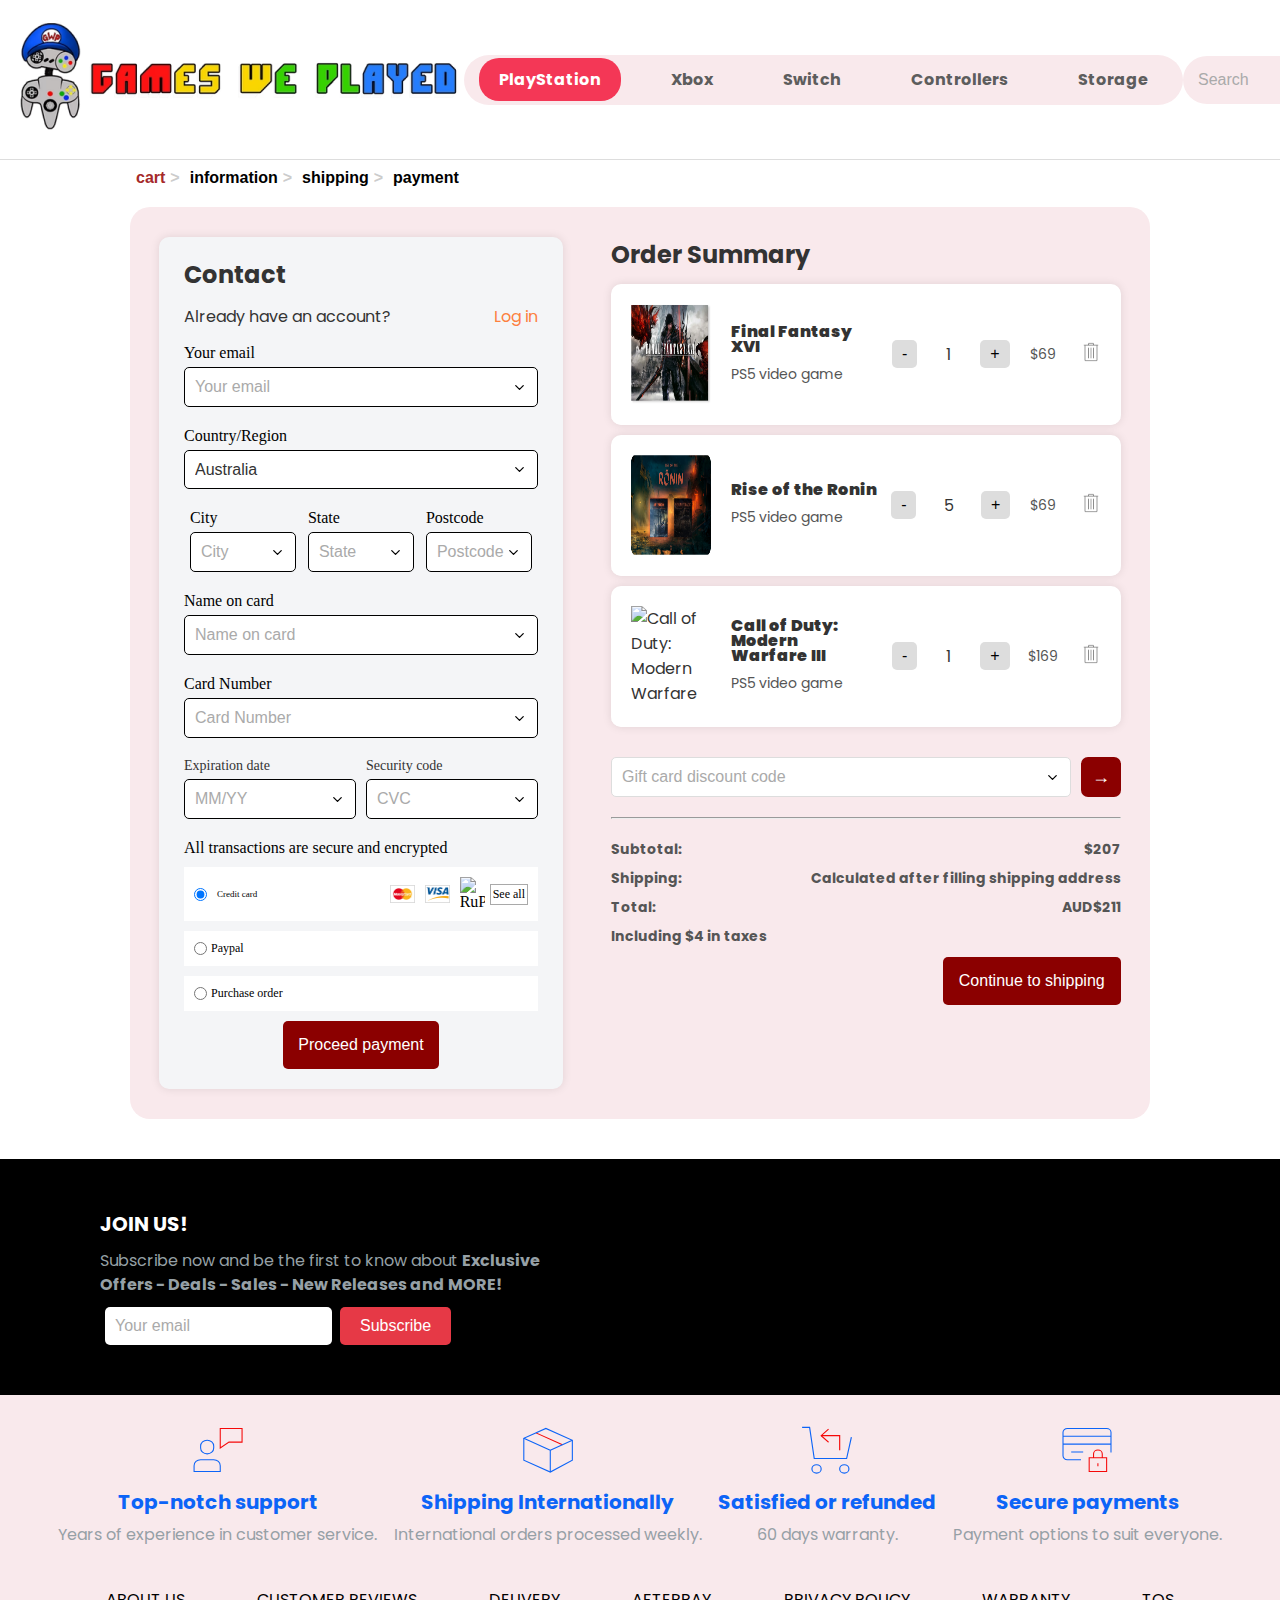
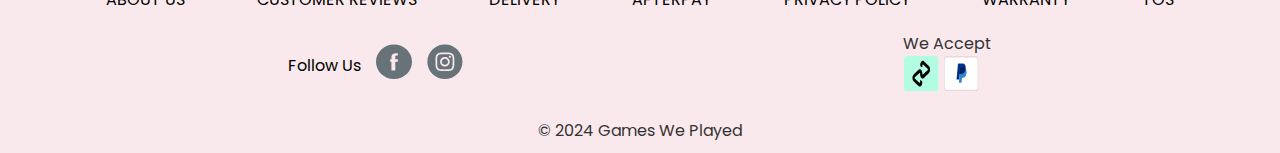
==== commit d2238dcf: "fix some problems--final submition" ====
--- a/HTML/payment/checkout.html
+++ b/HTML/payment/checkout.html
@@ -6,58 +6,105 @@
     <meta charset="UTF-8">
     <!-- Ensures the webpage is responsive and adapts to different screen sizes -->
     <meta name="viewport" content="width=device-width, initial-scale=1.0">
-    <link rel="stylesheet" href="/css/layout.css">
-    <link rel="stylesheet" href="/css/typography.css">
-    <link rel="stylesheet" href="/css/colors.css">
-    <link rel="stylesheet" href="/css/layout_checkout.css">
-    <link rel="stylesheet" href="/css/colors_checkout.css">
-    <link rel="stylesheet" href="/css/typography_checkout.css">
-    <script src="/js/checkout.js"></script>
+    <link rel="stylesheet" href="../../css/layout.css">
+    <link rel="stylesheet" href="../../css/typography.css">
+    <link rel="stylesheet" href="../../css/colors.css">
+    <link rel="stylesheet" href="../../css/layout_checkout.css">
+    <link rel="stylesheet" href="../../css/colors_checkout.css">
+    <link rel="stylesheet" href="../../css/typography_checkout.css">
+    <link rel="stylesheet" href="../../css/layout_mobile.css">
+    <link rel="stylesheet" href="../../css/layout_mobile.css">
+    <script src="../../js/checkout.js"></script>
 </head>
 
 <body>
+    <!-- Header section with navigation -->
     <header>
-        <!-- The header of the page, containing the navigation bar -->
         <nav>
-            <!-- Navigation section -->
-            <div>
-                <!-- Logo container -->
-                <a href="/index.html">
-                    <img src="/assets/images/logo.png" alt="Games We Played Logo">
-                </a>
-                <!-- The website's logo -->
-            </div>
-            <ul>
-                <!-- Navigation links -->
-                <li><a href="/index.html">PlayStation</a></li>
+            <!-- Logo -->
+            <a href="../../index.html">
+                <img id="logo" src="../../assets/images/logo.png" alt="Games We Played Logo">
+            </a>
+            <!-- Navigation links -->
+            <ul class="navigation_links">
+                <li><a href="#playstation">PlayStation</a></li>
                 <li><a href="#xbox">Xbox</a></li>
                 <li><a href="#switch">Switch</a></li>
                 <li><a href="#controllers">Controllers</a></li>
                 <li><a href="#storage">Storage</a></li>
             </ul>
-            <div class="search-container">
-                <form action="/html/search/search-result-page.html">
-                    <input type="search" placeholder="Search" class="search-input">
+            <!-- Search bar -->
+            <div class="search-container hide-mobile">
+                <form action="../../html/search/search-result-page.html" method="GET">
+                    <input type="search" name="query" placeholder="Search" class="search-input">
                     <button type="submit" class="search-button">
-                        <img src="/assets/icons/search-svgrepo-com.svg" alt="Search">
+                        <img src="../../assets/icons/search-svgrepo-com.svg" alt="Search">
                     </button>
                 </form>
             </div>
+            <!-- User profile, favorites, and cart icons -->
             <div>
-                <!-- User actions (profile, favorites, cart) -->
-                <a href="#profile"><img src="/assets/icons/profile.svg" style="width: 35px; height: 40px;"
+                <a href="#profile"><img src="../../assets/icons/profile.svg" style="width: 35px; height: 40px;"
                         alt="Profile"></a>
-                <a href="#favorites"><img src="/assets/icons/favorite.svg" style="width: 35px; height: 40px;"
+                <a href="#favorites"><img src="../../assets/icons/favorite.svg" style="width: 35px; height: 40px;"
                         alt="Favorites"></a>
-                <a href="javascript:void(0);" onclick="">
+                <a href="javascript:void(0);" onclick="toggleCartVisibility()">
                     <div id="cart-icon-container">
-                        <img src="/assets/icons/cart.svg" style="width: 35px; height: 40px;" alt="Cart" id="cart-icon">
-                        <div id="cart-badge" style="display: block;">3</div>
+                        <img src="../../assets/icons/cart.svg" style="width: 35px; height: 40px;" alt="Cart"
+                            id="cart-icon">
+                        <div id="cart-badge">0</div>
                     </div>
                 </a>
             </div>
         </nav>
     </header>
+
+    <!-- Cart Preview-->
+    <div class="cart-container" style="display: none;">
+        <div class="cart-header">
+            <span>YOUR CART – <span id="cart-count">0</span> items total</span>
+            <button class="close-button" onclick="toggleCartVisibility()">&times;</button>
+        </div>
+        <hr>
+        <div class="cart-items">
+            <!-- Cart items will be dynamically added here -->
+        </div>
+        <!-- <div class="cart-item">
+            <img src="../../assets/images/call of duty.png" alt="SIFU">
+            <div class="item-details">
+                <div class="item-details-upper">
+                    <div class="item-details-left">
+                        <span class="item-name">SIFU</span>
+                        <span class="item-description">PS5 video game</span>
+                    </div>
+                    <div class="item-details-right">
+                        <img src="../../assets/icons/bin.svg" alt="Delete Icon" class="delete-icon">
+                    </div>
+                </div>
+                <div class="item-details-lower">
+                    <span class="item-price">$69</span>
+                    <div class="item-quantity">
+                        <button class="quantity-button">-</button>
+                        <span class="quantity-value">1</span>
+                        <button class="quantity-button">+</button>
+                    </div>
+                </div>
+            </div>
+        </div> -->
+        <div class="cart-summary">
+            <div class="summary-details">
+                <span>Subtotal:</span>
+                <span id="cart-subtotal">$0.00</span>
+            </div>
+            <p class="summary-notation">
+                tax and shipping calculated at checkout.
+            </p>
+        </div>
+        <div class="cart-actions">
+            <button class="view-cart-button" onclick="location.href='/html/payment/view-cart.html'">view cart</button>
+            <button class="checkout-button" onclick="location.href='/html/payment/checkout.html'">Check Out</button>
+        </div>
+    </div>
 
     <!-- Main content section -->
     <main>
@@ -145,9 +192,9 @@
                         <div class="card-logos">
                             <input type="radio" id="credit-card" name="payment" value="credit-card" checked>
                             <label for="credit-card">Credit card</label>
-                            <img src="/assets/images/mastercard.png" alt="MasterCard">
-                            <img src="/assets/images/visa.png" alt="Visa">
-                            <img src="/assets/images/rupay.png" alt="RuPay">
+                            <img src="../../assets/images/mastercard.png" alt="MasterCard">
+                            <img src="../../assets/images/visa.png" alt="Visa">
+                            <img src="../../assets/images/rupay.png" alt="RuPay">
                             <a href="#see-all">See all</a>
                         </div>
                     </div>
@@ -160,6 +207,9 @@
                         <label for="purchase-order">Purchase order</label>
                     </div>
                 </form>
+                <div class="shipping-button-container hide-desktop">
+                    <button class="continue-button">Proceed payment</button>
+                </div>
             </div>
 
             <div class="right-side">
@@ -169,7 +219,7 @@
                 <ul>
                     <!-- Cart items here -->
                     <li>
-                        <img src="/assets/images/Final Fantasy XVI.png" alt="Final Fantasy XVI">
+                        <img src="../../assets/images/Final Fantasy XVI.png" alt="Final Fantasy XVI">
                         <div>
                             <div class="cart-name">
                                 <span>Final Fantasy XVI</span>
@@ -182,13 +232,13 @@
                             </div>
                             <p>$69</p>
                             <button aria-label="Remove item">
-                                <img src="/assets/icons/bin.svg" alt="Remove item icon">
+                                <img src="../../assets/icons/bin.svg" alt="Remove item icon">
                             </button>
                         </div>
                     </li>
                     <!-- Additional cart items follow the same structure -->
                     <li>
-                        <img src="/assets/images/rise-of-the ronin.png" alt="Rise of the Ronin">
+                        <img src="../../assets/images/rise-of-the ronin.png" alt="Rise of the Ronin">
                         <div>
                             <div class="cart-name">
                                 <span>Rise of the Ronin</span>
@@ -201,12 +251,12 @@
                             </div>
                             <p>$69</p>
                             <button aria-label="Remove item">
-                                <img src="/assets/icons/bin.svg" alt="Remove item icon">
-                            </button>
-                        </div>
-                    </li>
-                    <li>
-                        <img src="/assets/images/call of duty.png" alt="Call of Duty: Modern Warfare III">
+                                <img src="../../assets/icons/bin.svg" alt="Remove item icon">
+                            </button>
+                        </div>
+                    </li>
+                    <li>
+                        <img src="../../assets/images/call of duty.png" alt="Call of Duty: Modern Warfare III">
                         <div>
                             <div class="cart-name">
                                 <span>Call of Duty: Modern Warfare III</span>
@@ -219,7 +269,7 @@
                             </div>
                             <p>$169</p>
                             <button aria-label="Remove item" type="">
-                                <img src="/assets/icons/bin.svg" alt="Remove item icon">
+                                <img src="../../assets/icons/bin.svg" alt="Remove item icon">
                             </button>
                         </div>
                     </li>
@@ -244,7 +294,7 @@
                     </div>
                     <p>Including $4 in taxes</p>
                 </div>
-                <div class="shipping-button-container">
+                <div class="shipping-button-container hide-mobile">
                     <button class="continue-button">Continue to shipping</button>
                 </div>
             </div>
@@ -281,8 +331,11 @@
                     </div>
                 </div>
                 <div class="back-button">
-                    <img src="/assets/icons/back-btn-icon.svg" alt="back button icon">
+                    <img src="../../assets/icons/back-btn-icon.svg" alt="back button icon">
                     <span>Return to information</span>
+                </div>
+                <div class="shipping-button-container hide-desktop">
+                    <button class="continue-button">Proceed payment</button>
                 </div>
             </div>
             <div class="right-side">
@@ -293,7 +346,7 @@
                 <ul>
                     <!-- Cart item -->
                     <li>
-                        <img src="/assets/images/Final Fantasy XVI.png" alt="Final Fantasy XVI">
+                        <img src="../../assets/images/Final Fantasy XVI.png" alt="Final Fantasy XVI">
                         <div>
                             <div class="cart-name">
                                 <span>Final Fantasy XVI</span>
@@ -306,13 +359,13 @@
                             </div>
                             <p>$69</p>
                             <button aria-label="Remove item">
-                                <img src="/assets/icons/bin.svg" alt="Remove item icon">
+                                <img src="../../assets/icons/bin.svg" alt="Remove item icon">
                             </button>
                         </div>
                     </li>
                     <!-- Additional cart items follow the same structure -->
                     <li>
-                        <img src="/assets/images/rise-of-the ronin.png" alt="Rise of the Ronin">
+                        <img src="../../assets/images/rise-of-the ronin.png" alt="Rise of the Ronin">
                         <div>
                             <div class="cart-name">
                                 <span>Rise of the Ronin</span>
@@ -325,12 +378,12 @@
                             </div>
                             <p>$69</p>
                             <button aria-label="Remove item">
-                                <img src="/assets/icons/bin.svg" alt="Remove item icon">
-                            </button>
-                        </div>
-                    </li>
-                    <li>
-                        <img src="/assets/images/call of duty.png" alt="Call of Duty: Modern Warfare III">
+                                <img src="../../assets/icons/bin.svg" alt="Remove item icon">
+                            </button>
+                        </div>
+                    </li>
+                    <li>
+                        <img src="../../assets/images/call of duty.png" alt="Call of Duty: Modern Warfare III">
                         <div>
                             <div class="cart-name">
                                 <span>Call of Duty: Modern Warfare III</span>
@@ -343,7 +396,7 @@
                             </div>
                             <p>$169</p>
                             <button aria-label="Remove item" type="">
-                                <img src="/assets/icons/bin.svg" alt="Remove item icon">
+                                <img src="../../assets/icons/bin.svg" alt="Remove item icon">
                             </button>
                         </div>
                     </li>
@@ -369,7 +422,7 @@
                     </div>
                     <p>Including $4 in taxes</p>
                 </div>
-                <div class="shipping-button-container">
+                <div class="shipping-button-container hide-mobile">
                     <button class="continue-button">Continue to payment</button>
                 </div>
             </div>
@@ -395,12 +448,12 @@
                 <div class="shipping-method">
                     <label for="shipping-method">Shipping</label>
                     <div class="standard">
-                        <input type="radio" id="standard" name="shipping" checked="checked" value="standard">
+                        <input type="radio" id="standard" name="_shipping" checked value="standard">
                         <label for="standard">Standard</label>
                         <span>Free</span>
                     </div>
                     <div class="express">
-                        <input type="radio" id="express" name="shipping" value="express">
+                        <input type="radio" id="express" name="_shipping" value="express">
                         <label for="express">Express</label>
                         <span>$4</span>
                     </div>
@@ -414,9 +467,9 @@
                         <div class="card-logos">
                             <input type="radio" id="credit-card" name="payment" value="credit-card" checked>
                             <label for="credit-card">Credit card</label>
-                            <img src="/assets/images/mastercard.png" alt="MasterCard">
-                            <img src="/assets/images/visa.png" alt="Visa">
-                            <img src="/assets/images/rupay.png" alt="RuPay">
+                            <img src="../../assets/images/mastercard.png" alt="MasterCard">
+                            <img src="../../assets/images/visa.png" alt="Visa">
+                            <img src="../../assets/images/rupay.png" alt="RuPay">
                             <a href="#see-all">See all</a>
                         </div>
                         <div class="credit-card-details">
@@ -455,8 +508,11 @@
                 </div>
 
                 <div class="back-button">
-                    <img src="/assets/icons/back-btn-icon.svg" alt="back button icon">
+                    <img src="../../assets/icons/back-btn-icon.svg" alt="back button icon">
                     <span>Return to information</span>
+                </div>
+                <div class="shipping-button-container hide-desktop">
+                    <button class="continue-button">Proceed payment</button>
                 </div>
             </div>
             <div class="right-side">
@@ -465,7 +521,7 @@
                 </header>
                 <ul>
                     <li>
-                        <img src="/assets/images/Final Fantasy XVI.png" alt="Final Fantasy XVI">
+                        <img src="../../assets/images/Final Fantasy XVI.png" alt="Final Fantasy XVI">
                         <div>
                             <div class="cart-name">
                                 <span>Final Fantasy XVI</span>
@@ -478,12 +534,12 @@
                             </div>
                             <p>$69</p>
                             <button aria-label="Remove item">
-                                <img src="/assets/icons/bin.svg" alt="Remove item icon">
-                            </button>
-                        </div>
-                    </li>
-                    <li>
-                        <img src="/assets/images/rise-of-the ronin.png" alt="Rise of the Ronin">
+                                <img src="../../assets/icons/bin.svg" alt="Remove item icon">
+                            </button>
+                        </div>
+                    </li>
+                    <li>
+                        <img src="../../assets/images/rise-of-the ronin.png" alt="Rise of the Ronin">
                         <div>
                             <div class="cart-name">
                                 <span>Rise of the Ronin</span>
@@ -496,12 +552,12 @@
                             </div>
                             <p>$69</p>
                             <button aria-label="Remove item">
-                                <img src="/assets/icons/bin.svg" alt="Remove item icon">
-                            </button>
-                        </div>
-                    </li>
-                    <li>
-                        <img src="/assets/images/call of duty.png" alt="Call of Duty: Modern Warfare III">
+                                <img src="../../assets/icons/bin.svg" alt="Remove item icon">
+                            </button>
+                        </div>
+                    </li>
+                    <li>
+                        <img src="../../assets/images/call of duty.png" alt="Call of Duty: Modern Warfare III">
                         <div>
                             <div class="cart-name">
                                 <span>Call of Duty: Modern Warfare III</span>
@@ -514,7 +570,7 @@
                             </div>
                             <p>$169</p>
                             <button aria-label="Remove item">
-                                <img src="/assets/icons/bin.svg" alt="Remove item icon">
+                                <img src="../../assets/icons/bin.svg" alt="Remove item icon">
                             </button>
                         </div>
                     </li>
@@ -540,7 +596,7 @@
                     </div>
                     <p>Including $4 in taxes</p>
                 </div>
-                <div class="shipping-button-container">
+                <div class="shipping-button-container hide-mobile">
                     <button class="continue-button">Proceed payment</button>
                 </div>
             </div>
@@ -550,27 +606,27 @@
         <section class="overlay" style="display: none;">
             <div class="overlay-content">
                 <div class="top-section">
-                    <img src="/assets/icons/payment-success-icon.svg" alt="Success Icon">
-                    <h2>Payment success, thank you for shopping!</h2>
+                    <img src="../../assets/icons/payment-success-icon.svg" alt="Success Icon">
+                    <h2>Payment successful, thank you for shopping!</h2>
                 </div>
                 <div class="order-summary">
                     <div class="left-summary">
                         <div class="item-card">
-                            <img src="/assets/images/Final Fantasy XVI.png" alt="Final Fantasy XVI">
+                            <img src="../../assets/images/Final Fantasy XVI.png" alt="Final Fantasy XVI">
                             <div class="item-description">
                                 <p class="item-name">Final Fantasy XVI</p>
                                 <p class="item-type">PS5 video game</p>
                             </div>
                         </div>
                         <div class="item-card">
-                            <img src="/assets/images/call of duty.png" alt="SIFU">
+                            <img src="../../assets/images/call of duty.png" alt="SIFU">
                             <div class="item-description">
                                 <p class="item-name">SIFU</p>
                                 <p class="item-type">PS5 video game</p>
                             </div>
                         </div>
                         <div class="item-card">
-                            <img src="/assets/images/rise-of-the ronin.png" alt="Rise of the Ronin">
+                            <img src="../../assets/images/rise-of-the ronin.png" alt="Rise of the Ronin">
                             <div class="item-description">
                                 <p class="item-name">Rise of the Ronin</p>
                                 <p class="item-type">PS5 video game</p>
@@ -592,8 +648,10 @@
                         <p>Final Fantasy XVI - Price: $69</p>
                         <p>SIFU - Price: $69</p>
                         <p>Call of Duty: Modern Warfare III - Price: $69</p>
-                        <p><strong>Shipping:</strong> FREE</p>
-                        <p><strong>Total:</strong> $211</p>
+                        <p><strong>Shipping:</strong></p>
+                        <p class="price">FREE</p>
+                        <p><strong>Total:</strong></p>
+                        <p class="price"> $211</p>
                     </div>
                 </div>
                 <div class="button-container">
@@ -610,7 +668,7 @@
     <footer>
         <section aria-labelledby="join-us">
             <h2 id="join-us">JOIN US!</h2>
-            <p>Subscribe now and be the first to know about <strong style="color: #F50808;">Exclusive Offers - Deals -
+            <p>Subscribe now and be the first to know about <strong>Exclusive Offers - Deals -
                     Sales - New Releases and
                     MORE!</strong></p>
             <form action="#" method="post">
@@ -622,44 +680,28 @@
             <section aria-labelledby="features">
                 <div class="features-grid">
                     <article>
-                        <img src="/assets/icons/top-notch support.svg" alt="Top-notch support">
+                        <img src="../../assets/icons/top-notch support.svg" alt="Top-notch support">
                         <h3>Top-notch support</h3>
                         <span>Years of experience in customer service.</span>
                     </article>
                     <article>
-                        <img src="/assets/icons/shipping internationally.svg" alt="Shipping Internationally">
+                        <img src="../../assets/icons/shipping internationally.svg" alt="Shipping Internationally">
                         <h3>Shipping Internationally</h3>
                         <span>International orders processed weekly.</span>
 
                     </article>
                     <article>
-                        <img src="/assets/icons/satisfied or refunded.svg" alt="Satisfied or refunded">
+                        <img src="../../assets/icons/satisfied or refunded.svg" alt="Satisfied or refunded">
                         <h3>Satisfied or refunded</h3>
-                        <span>60 days warranty storewide.</span>
+                        <span>60 days warranty.</span>
                     </article>
                     <article>
-                        <img src="/assets/icons/secure payments.svg" alt="Secure payments">
+                        <img src="../../assets/icons/secure payments.svg" alt="Secure payments">
                         <h3>Secure payments</h3>
                         <span>Payment options to suit everyone.</span>
                     </article>
                 </div>
             </section>
-            <section aria-labelledby="disclaimer">
-                <header>
-                    <p id="disclaimer">DISCLAIMER</p>
-                    <button>
-                        <img src="/assets/icons/plus-icon.svg" alt="Expand">
-                    </button>
-                </header>
-                <p>
-                    Please note that games and genuine products are all preowned and have previously been used unless
-                    otherwise stated. Some scuffs and scratches from use are likely.
-                    Images in product description is a general indication and not necessarily an exact image. Brand New
-                    and/or sealed items will not be tested.
-                    Please refer to our refunds policy.
-                </p>
-            </section>
-            <button><img src="/assets/icons/plus-icon.svg" alt="Expand"></button>
             <section aria-labelledby="footer-bottom-option">
                 <ul>
                     <li><a href="#about-us">ABOUT US</a></li>
@@ -674,14 +716,16 @@
                     <div class="social-media">
                         <p>Follow Us</p>
                         <a href="#">
-                            <img src="/assets/icons/facebook.svg" alt="Facebook">
-                            <img src="/assets/icons/instagram.svg" alt="Instagram">
+                            <img src="../../assets/icons/facebook.svg" alt="Facebook">
+                            <img src="../../assets/icons/instagram.svg" alt="Instagram">
                         </a>
                     </div>
-                    <div class="we-accept">
+                    <div class="we-accept-img">
                         <p>We Accept</p>
-                        <img src="/assets/icons/s-payment.svg" alt="Payment Options">
-                        <img src="/assets/icons/paypal.svg" alt="PayPal Icon">
+                        <a href="#">
+                            <img src="../../assets/icons/s-payment.svg" alt="Payment Options">
+                            <img src="../../assets/icons/paypal.svg" alt="PayPal Icon">
+                        </a>
                     </div>
                 </div>
             </section>
